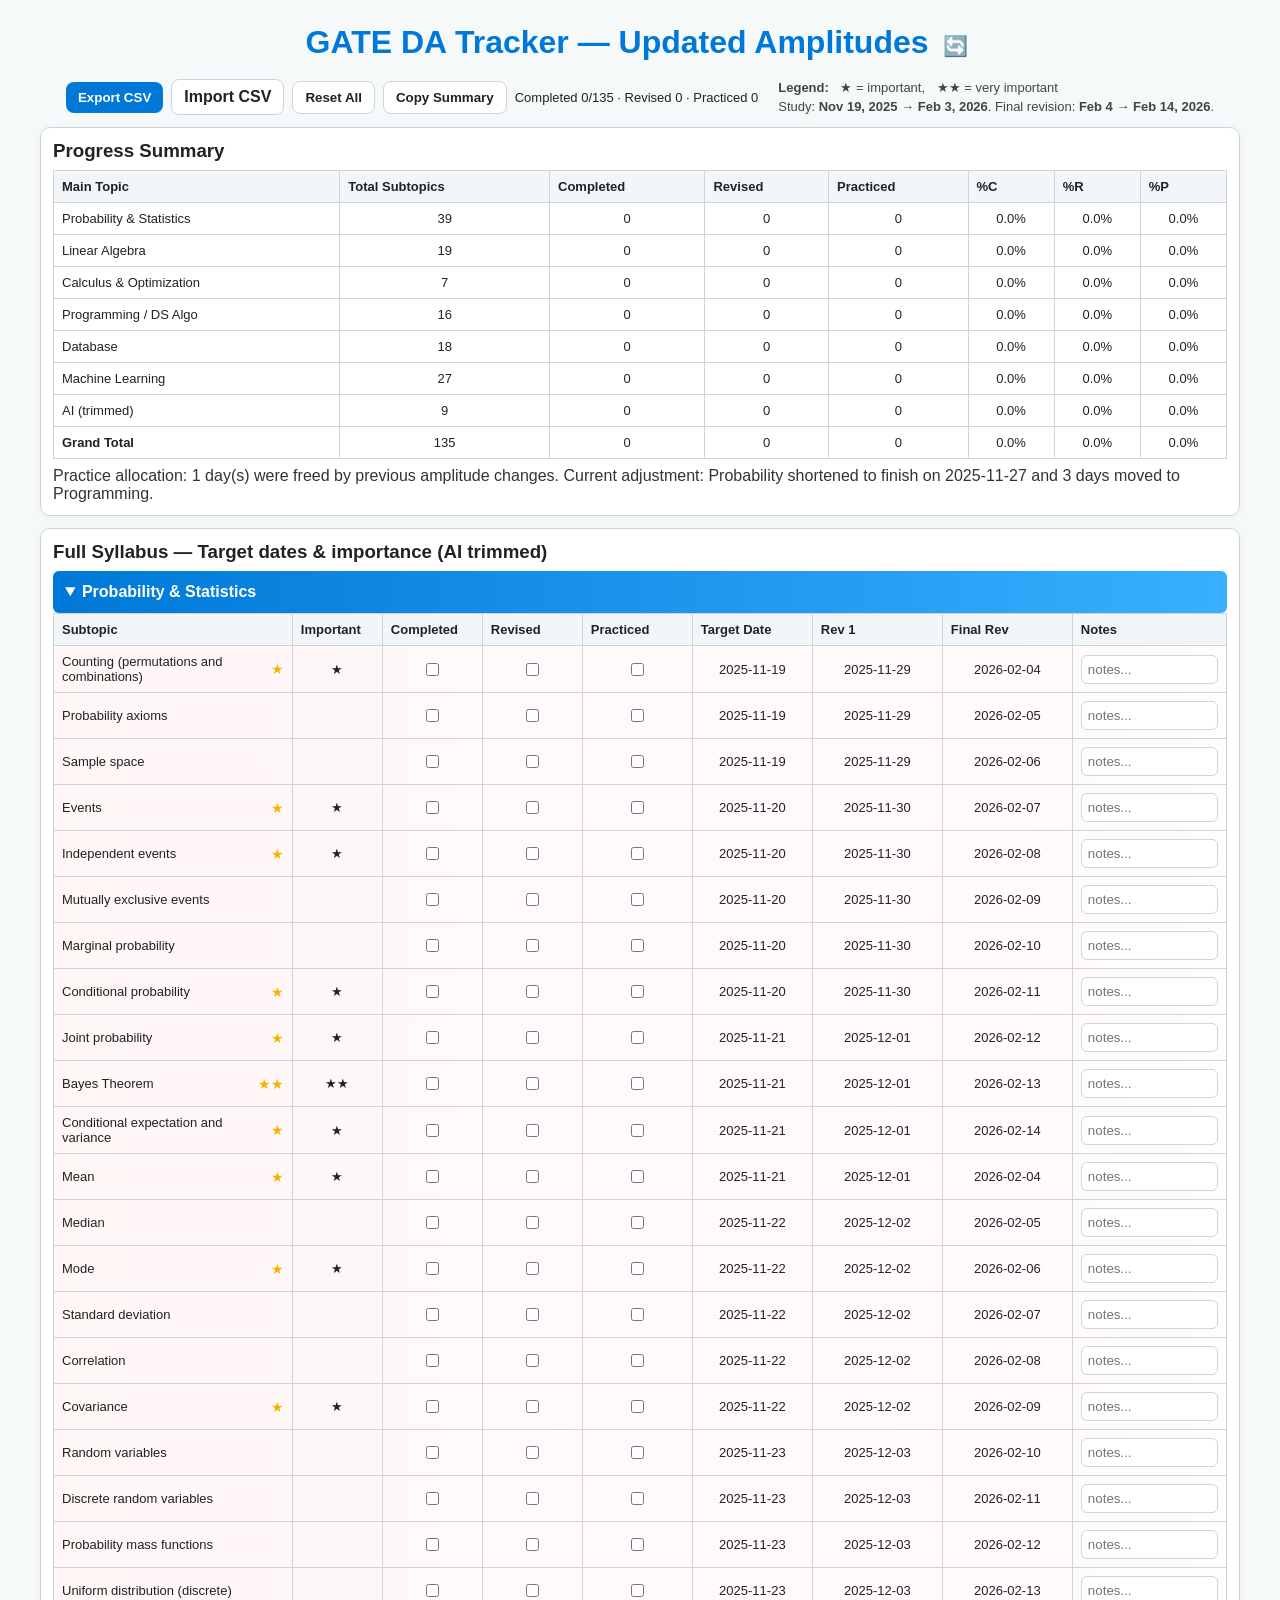
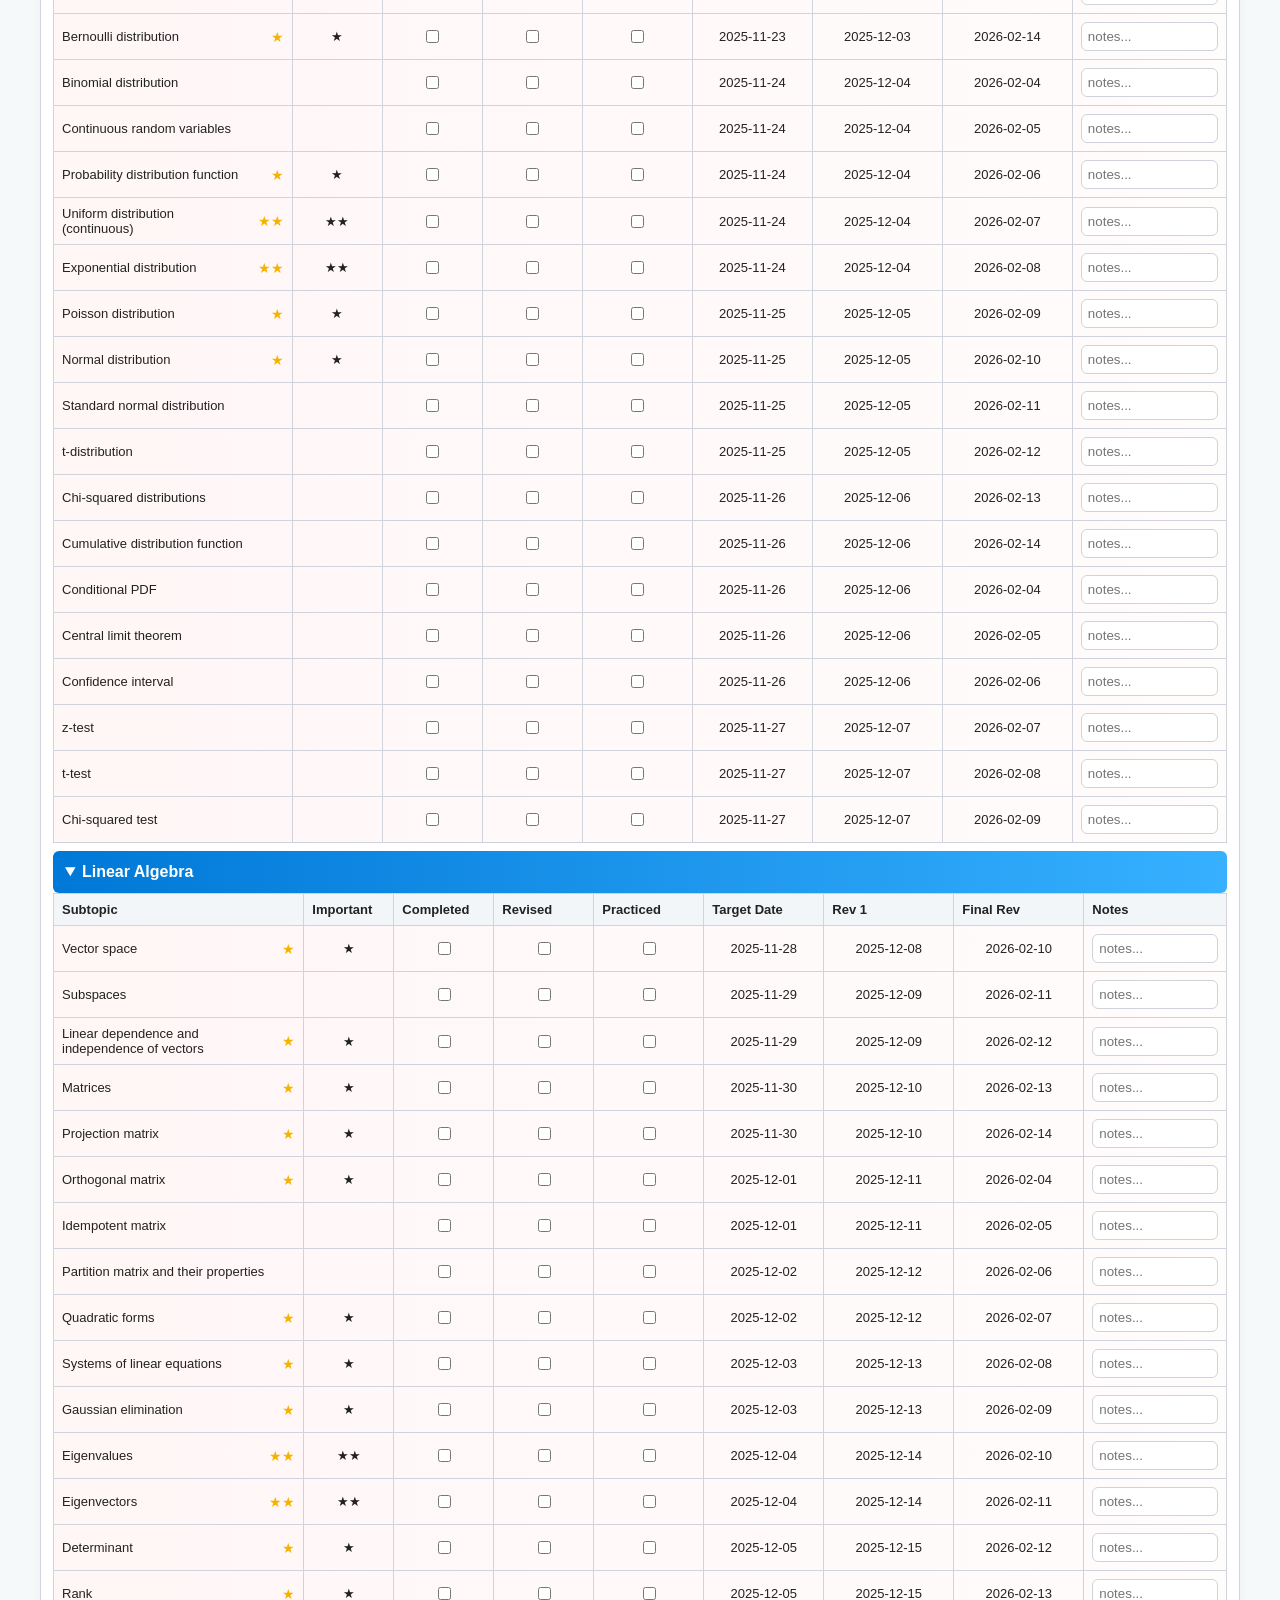
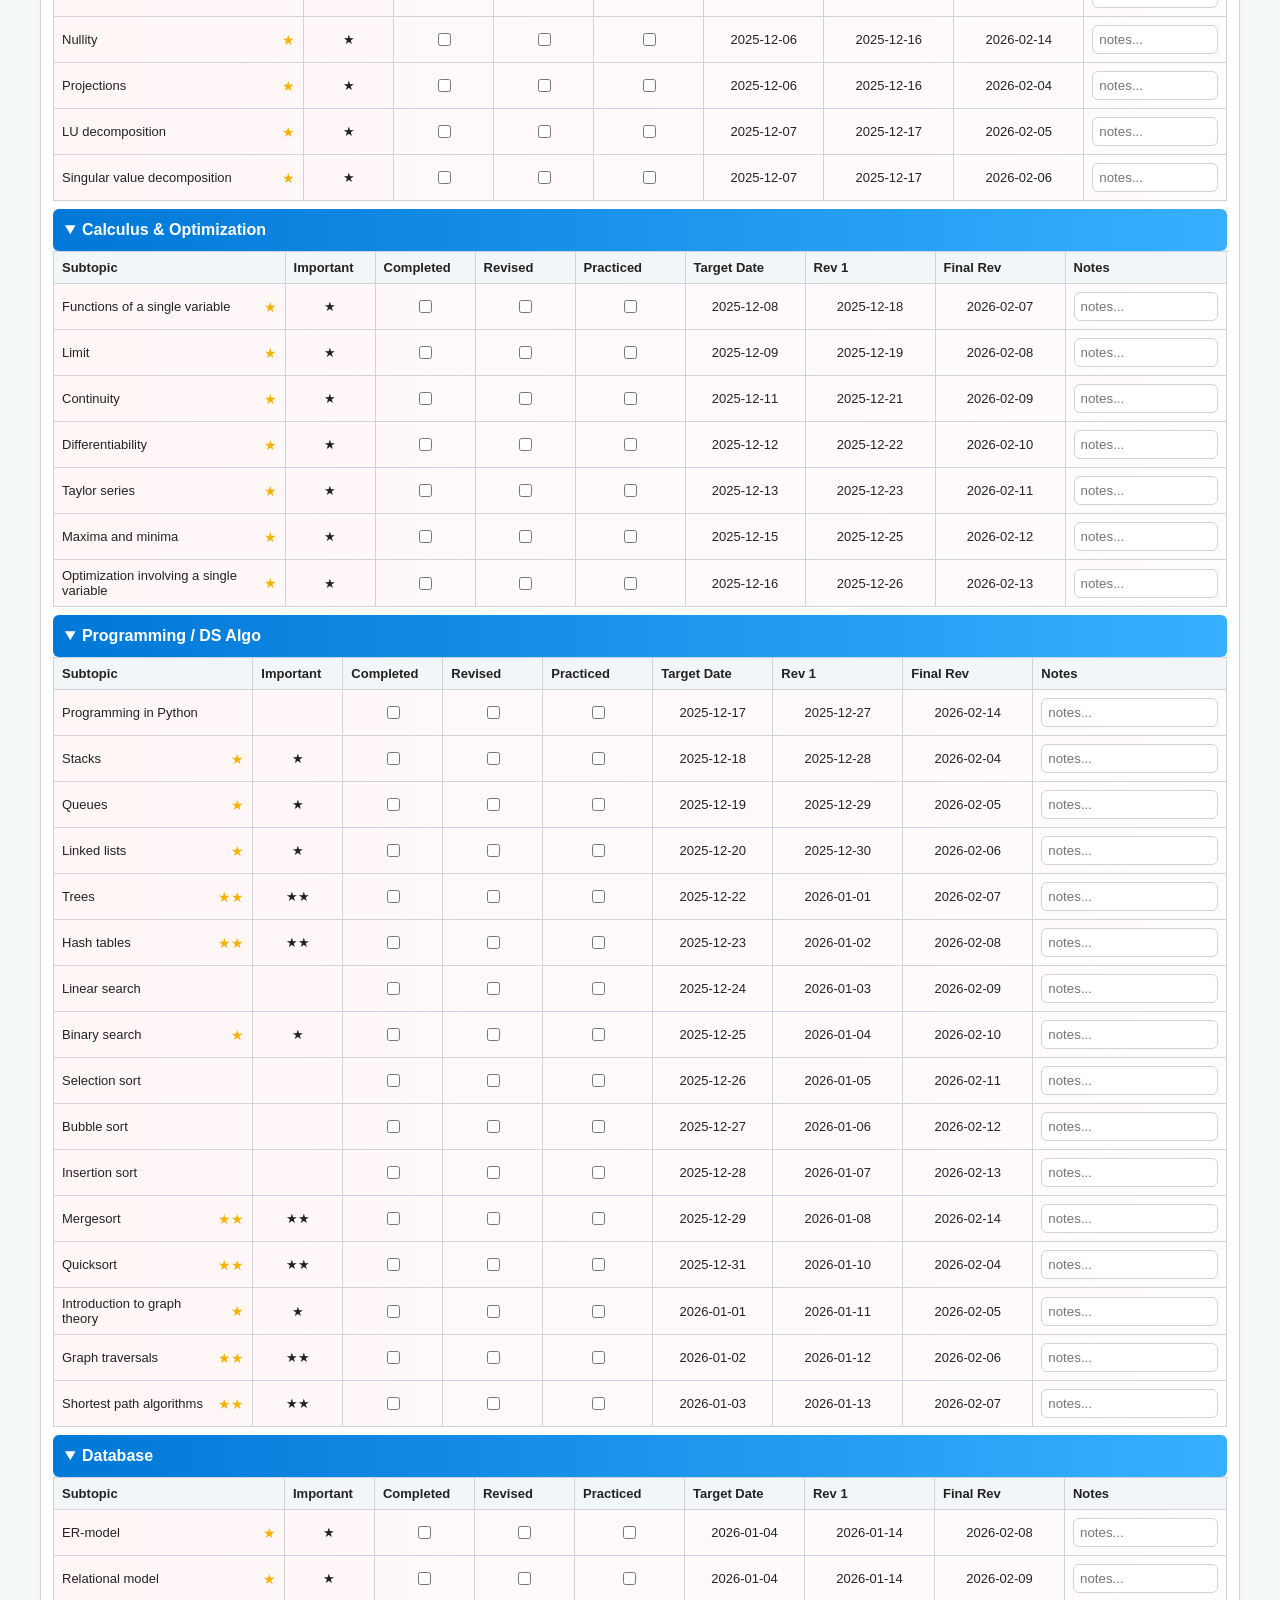
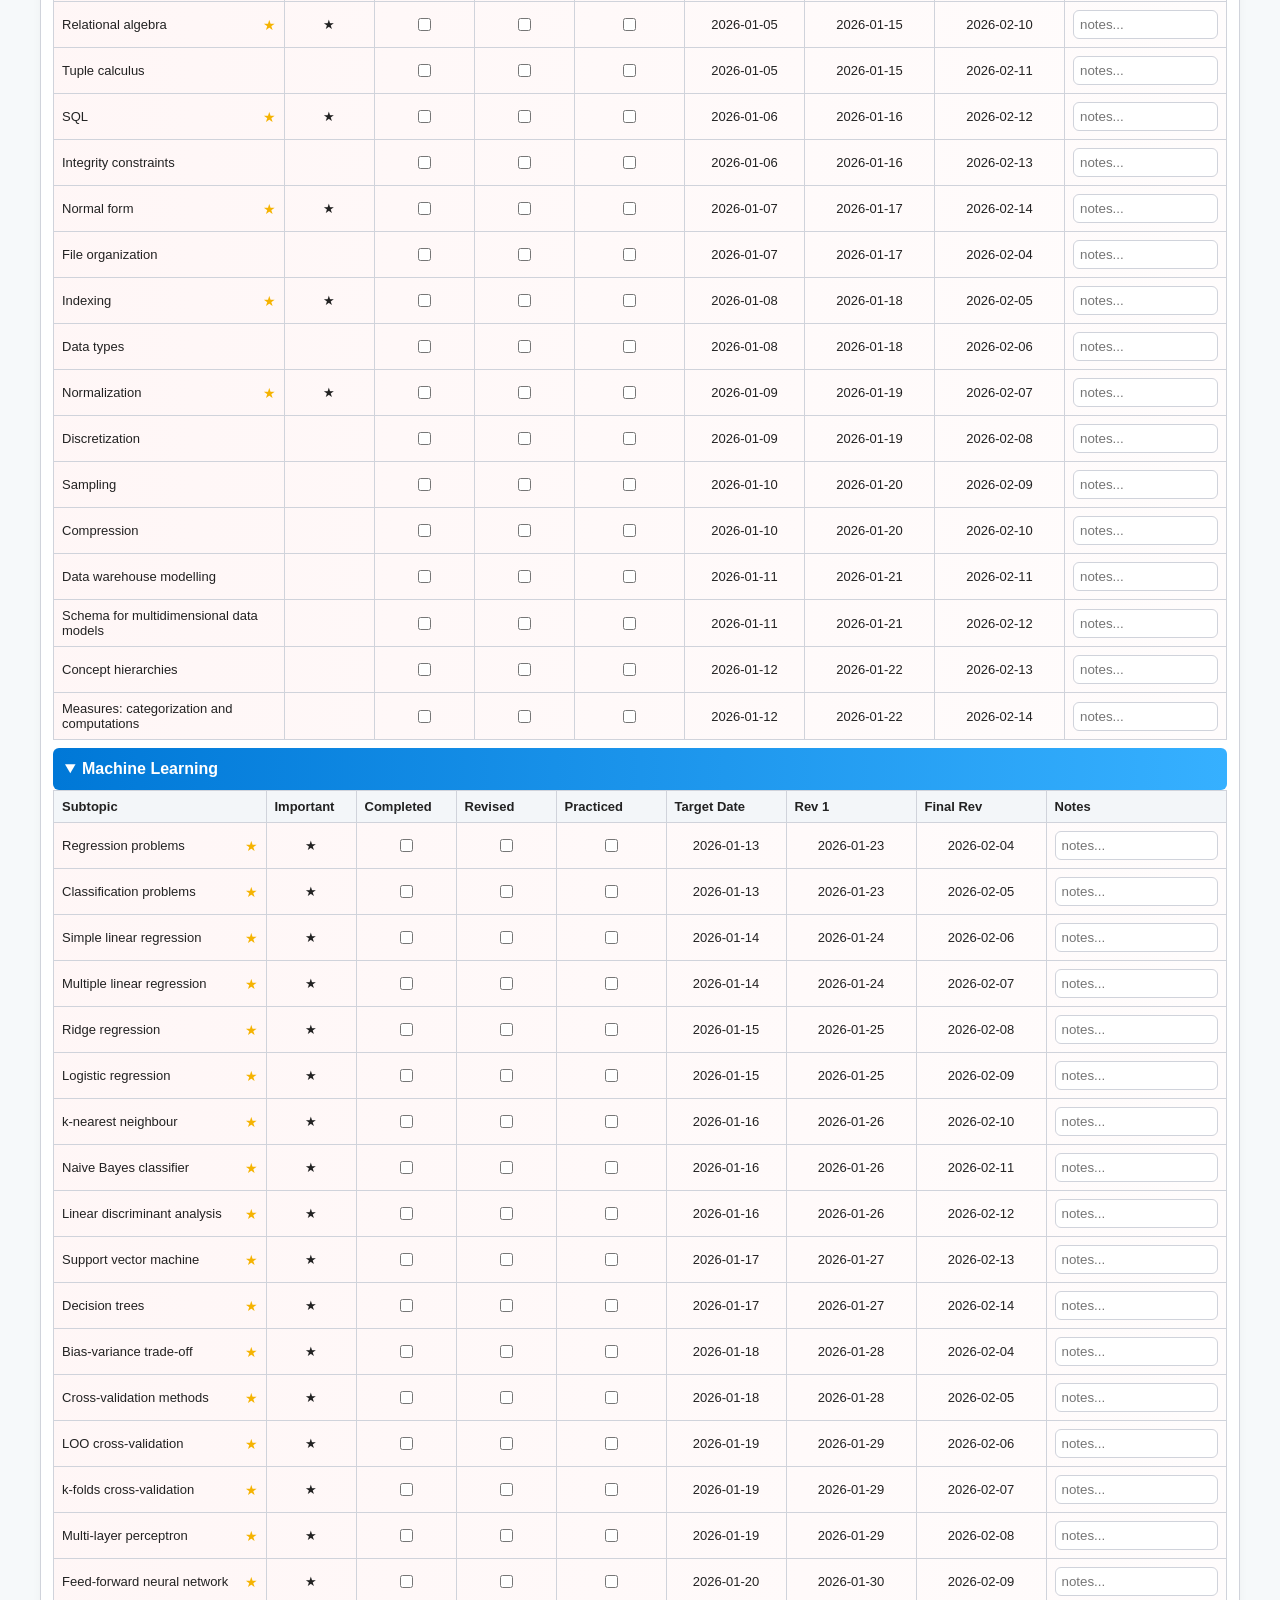
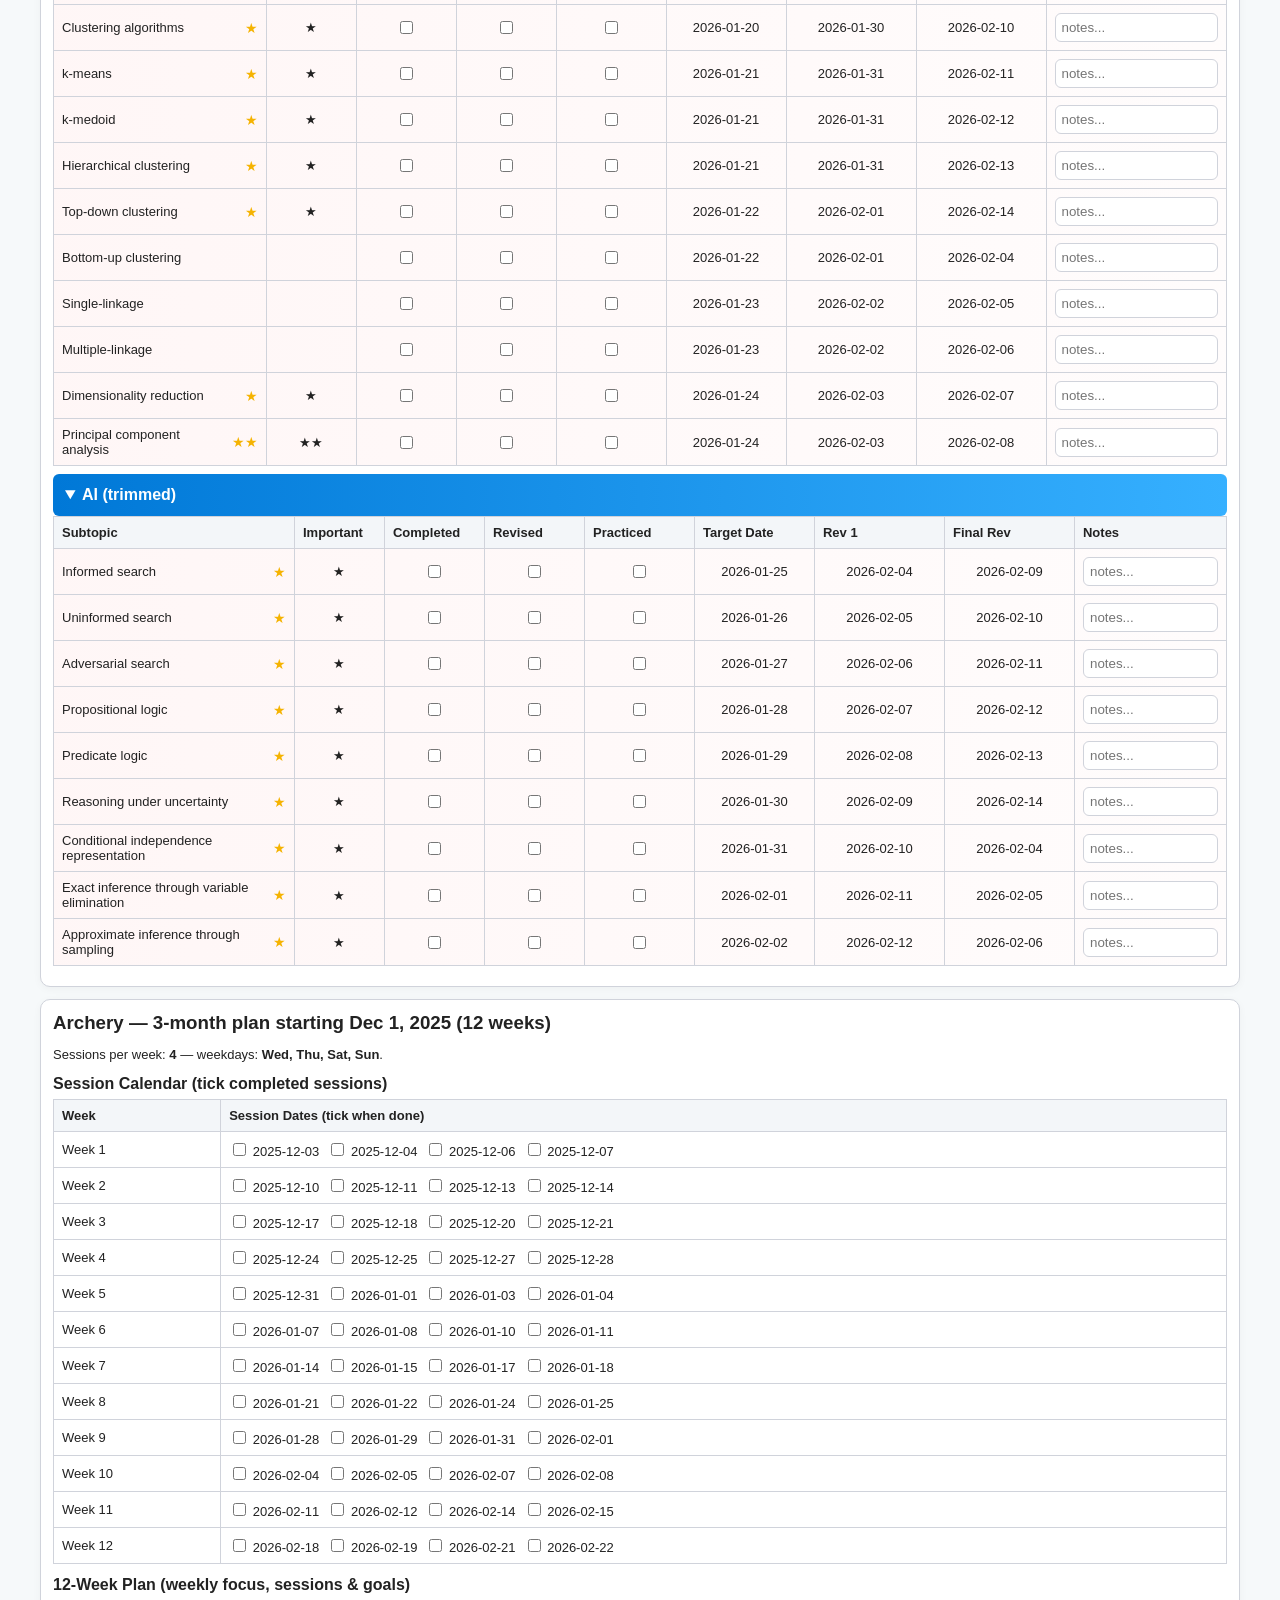
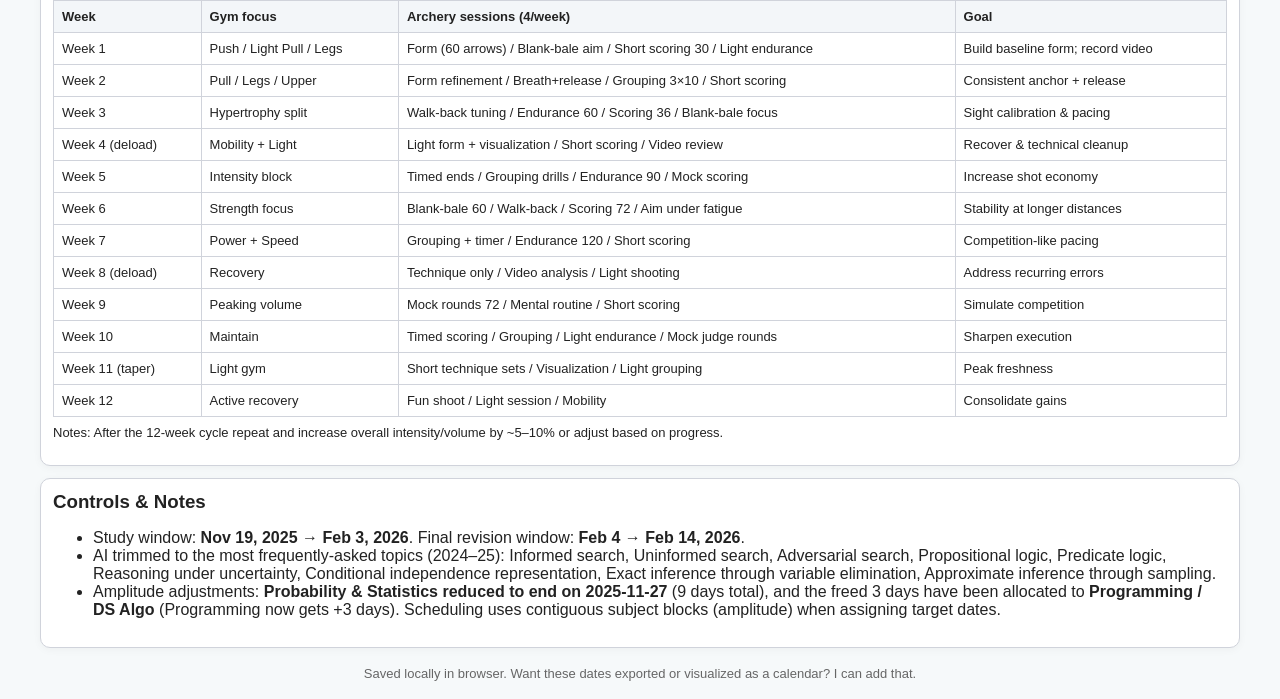
==== index.html @ 5a609693 "update" ====
<!doctype html>
<html lang="en">
<head>
<meta charset="utf-8" />
<meta name="viewport" content="width=device-width,initial-scale=1" />
<title>GATE DA Tracker — Updated Amplitudes (Probability → Programming)</title>
<style>
:root{
  --accent:#0078d7; --bg:#f6f9fa; --card:#fff; --border:#d0d3db; --text:#222;
  --grand:#ffe5b6; --ok:#36d07b; --warn:#ffb86b; --bad:#ff6b6b;
}
*{box-sizing:border-box}
body{margin:0;font-family:Segoe UI,Arial,sans-serif;background:var(--bg);color:var(--text);padding:18px}
h1{color:var(--accent);text-align:center;margin:6px 0 18px}
.container{max-width:1200px;margin:0 auto}
.controls{display:flex;gap:8px;flex-wrap:wrap;justify-content:center;margin-bottom:12px;align-items:center}
.btn{background:var(--accent);color:#fff;padding:8px 12px;border-radius:8px;border:0;cursor:pointer;font-weight:600}
.btn.ghost{background:#fff;color:var(--text);border:1px solid var(--border)}
.card{background:var(--card);border:1px solid var(--border);border-radius:10px;padding:12px;margin-bottom:12px;box-shadow:0 2px 8px rgba(0,0,0,0.04)}
.details{margin-bottom:8px}
details summary{background:linear-gradient(90deg,var(--accent),#36b0ff);color:#fff;padding:12px;border-radius:6px;cursor:pointer}
.table{width:100%;border-collapse:collapse}
.table th,.table td{border:1px solid var(--border);padding:8px;text-align:left;font-size:13px;vertical-align:middle}
.table th{background:#f3f6f9}
.progress{height:12px;background:#eee;border-radius:8px;overflow:hidden}
.progress > span{height:100%;display:block;background:linear-gradient(90deg,#36d07b,#7c8cff);width:0%}
.badge{display:inline-block;padding:4px 8px;border-radius:999px;background:#fff;border:1px solid var(--border);font-size:13px}
.small{font-size:13px}
.footer{color:#666;text-align:center;margin-top:18px;font-size:13px}
.refresh-btn{background:none;border:0;font-size:20px;cursor:pointer}
.note{width:100%;padding:6px;border:1px solid var(--border);border-radius:6px}
.row-overdue{background:linear-gradient(90deg, rgba(255,107,107,0.06), rgba(255,107,107,0.02));}
.row-due-soon{background:linear-gradient(90deg, rgba(255,184,107,0.05), rgba(255,184,107,0.02));}
.row-done{background:linear-gradient(90deg, rgba(54,208,123,0.06), rgba(124,140,255,0.02));}
.date-cell{white-space:nowrap;font-size:13px}
.note-field{width:100%}
.star{color:#f5b301;margin-left:6px;font-size:14px}
.legend{font-size:13px;color:#444}
.subtopic-wrap{display:flex;align-items:center;gap:8px}
.subtopic-name{flex:1}
@media (max-width:760px){.table th,.table td{font-size:12px}}
</style>
</head>
<body>
<!-- Uploaded file reference (for your convenience):
     /mnt/data/GATE DA Prep Tracker.html
     (The path above is retained and can be used if you want to overwrite the original file.)
-->
<div class="container">
  <h1>GATE DA Tracker — Updated Amplitudes
    <button class="refresh-btn" title="Reload" onclick="location.reload()">🔄</button>
  </h1>

  <div class="controls">
    <button class="btn" id="exportCsv">Export CSV</button>
    <label class="btn ghost" id="importLabel" style="cursor:pointer">
      Import CSV
      <input type="file" id="fileInput" accept=".csv" style="display:none">
    </label>
    <button class="btn ghost" id="clearStorage">Reset All</button>
    <button class="btn ghost" id="copySummary">Copy Summary</button>

    <div id="liveStats" class="small" style="align-self:center"></div>

    <div class="legend" style="margin-left:12px">
      <strong>Legend:</strong> <span style="margin-left:8px">★ = important</span>, <span style="margin-left:8px">★★ = very important</span>
      <div style="margin-top:4px">Study: <b>Nov 19, 2025 → Feb 3, 2026</b>. Final revision: <b>Feb 4 → Feb 14, 2026</b>.</div>
    </div>
  </div>

  <div id="summaryCard" class="card">
    <h3 style="margin:0 0 8px">Progress Summary</h3>
    <div id="summaryTableWrap"></div>
    <div style="margin-top:8px;color:#333" id="practiceInfo"></div>
  </div>

  <div class="card">
    <h3 style="margin:0 0 8px">Full Syllabus — Target dates & importance (AI trimmed)</h3>

    <!-- Probability & Statistics -->
    <details open class="details">
      <summary><b>Probability &amp; Statistics</b></summary>
      <table class="table" id="topic-Probability & Statistics">
        <thead><tr><th>Subtopic</th><th style="width:90px">Important</th><th style="width:100px">Completed</th><th style="width:100px">Revised</th><th style="width:110px">Practiced</th><th style="width:120px">Target Date</th><th style="width:130px">Rev 1</th><th style="width:130px">Final Rev</th><th>Notes</th></tr></thead>
        <tbody></tbody>
      </table>
    </details>

    <!-- Linear Algebra -->
    <details open class="details">
      <summary><b>Linear Algebra</b></summary>
      <table class="table" id="topic-Linear Algebra"><thead><tr><th>Subtopic</th><th style="width:90px">Important</th><th style="width:100px">Completed</th><th style="width:100px">Revised</th><th style="width:110px">Practiced</th><th style="width:120px">Target Date</th><th style="width:130px">Rev 1</th><th style="width:130px">Final Rev</th><th>Notes</th></tr></thead><tbody></tbody></table>
    </details>

    <!-- Calculus & Optimization -->
    <details open class="details">
      <summary><b>Calculus &amp; Optimization</b></summary>
      <table class="table" id="topic-Calculus & Optimization"><thead><tr><th>Subtopic</th><th style="width:90px">Important</th><th style="width:100px">Completed</th><th style="width:100px">Revised</th><th style="width:110px">Practiced</th><th style="width:120px">Target Date</th><th style="width:130px">Rev 1</th><th style="width:130px">Final Rev</th><th>Notes</th></tr></thead><tbody></tbody></table>
    </details>

    <!-- Programming / DS Algo -->
    <details open class="details">
      <summary><b>Programming / DS Algo</b></summary>
      <table class="table" id="topic-Programming"><thead><tr><th>Subtopic</th><th style="width:90px">Important</th><th style="width:100px">Completed</th><th style="width:100px">Revised</th><th style="width:110px">Practiced</th><th style="width:120px">Target Date</th><th style="width:130px">Rev 1</th><th style="width:130px">Final Rev</th><th>Notes</th></tr></thead><tbody></tbody></table>
    </details>

    <!-- Database -->
    <details open class="details">
      <summary><b>Database</b></summary>
      <table class="table" id="topic-Database"><thead><tr><th>Subtopic</th><th style="width:90px">Important</th><th style="width:100px">Completed</th><th style="width:100px">Revised</th><th style="width:110px">Practiced</th><th style="width:120px">Target Date</th><th style="width:130px">Rev 1</th><th style="width:130px">Final Rev</th><th>Notes</th></tr></thead><tbody></tbody></table>
    </details>

    <!-- Machine Learning -->
    <details open class="details">
      <summary><b>Machine Learning</b></summary>
      <table class="table" id="topic-Machine Learning"><thead><tr><th>Subtopic</th><th style="width:90px">Important</th><th style="width:100px">Completed</th><th style="width:100px">Revised</th><th style="width:110px">Practiced</th><th style="width:120px">Target Date</th><th style="width:130px">Rev 1</th><th style="width:130px">Final Rev</th><th>Notes</th></tr></thead><tbody></tbody></table>
    </details>

    <!-- AI (trimmed) -->
    <details open class="details">
      <summary><b>AI (trimmed)</b></summary>
      <table class="table" id="topic-AI"><thead><tr><th>Subtopic</th><th style="width:90px">Important</th><th style="width:100px">Completed</th><th style="width:100px">Revised</th><th style="width:110px">Practiced</th><th style="width:120px">Target Date</th><th style="width:130px">Rev 1</th><th style="width:130px">Final Rev</th><th>Notes</th></tr></thead><tbody></tbody></table>
    </details>

  </div>

  <!-- Archery schedule + detailed plan -->
  <div class="card">
    <h3 style="margin:0 0 8px">Archery — 3-month plan starting <b>Dec 1, 2025</b> (12 weeks)</h3>
    <p class="small">Sessions per week: <b>4</b> — weekdays: <b>Wed, Thu, Sat, Sun</b>.</p>

    <h4 style="margin:8px 0 6px">Session Calendar (tick completed sessions)</h4>
    <div id="archeryScheduleWrap" style="margin-bottom:12px"></div>

    <h4 style="margin:8px 0 6px">12-Week Plan (weekly focus, sessions & goals)</h4>
    <table class="table" id="archery-plan-detailed">
      <thead>
        <tr><th>Week</th><th>Gym focus</th><th>Archery sessions (4/week)</th><th>Goal</th></tr>
      </thead>
      <tbody>
        <tr><td>Week 1</td><td>Push / Light Pull / Legs</td><td>Form (60 arrows) / Blank-bale aim / Short scoring 30 / Light endurance</td><td>Build baseline form; record video</td></tr>
        <tr><td>Week 2</td><td>Pull / Legs / Upper</td><td>Form refinement / Breath+release / Grouping 3×10 / Short scoring</td><td>Consistent anchor + release</td></tr>
        <tr><td>Week 3</td><td>Hypertrophy split</td><td>Walk-back tuning / Endurance 60 / Scoring 36 / Blank-bale focus</td><td>Sight calibration & pacing</td></tr>
        <tr><td>Week 4 (deload)</td><td>Mobility + Light</td><td>Light form + visualization / Short scoring / Video review</td><td>Recover & technical cleanup</td></tr>

        <tr><td>Week 5</td><td>Intensity block</td><td>Timed ends / Grouping drills / Endurance 90 / Mock scoring</td><td>Increase shot economy</td></tr>
        <tr><td>Week 6</td><td>Strength focus</td><td>Blank-bale 60 / Walk-back / Scoring 72 / Aim under fatigue</td><td>Stability at longer distances</td></tr>
        <tr><td>Week 7</td><td>Power + Speed</td><td>Grouping + timer / Endurance 120 / Short scoring</td><td>Competition-like pacing</td></tr>
        <tr><td>Week 8 (deload)</td><td>Recovery</td><td>Technique only / Video analysis / Light shooting</td><td>Address recurring errors</td></tr>

        <tr><td>Week 9</td><td>Peaking volume</td><td>Mock rounds 72 / Mental routine / Short scoring</td><td>Simulate competition</td></tr>
        <tr><td>Week 10</td><td>Maintain</td><td>Timed scoring / Grouping / Light endurance / Mock judge rounds</td><td>Sharpen execution</td></tr>
        <tr><td>Week 11 (taper)</td><td>Light gym</td><td>Short technique sets / Visualization / Light grouping</td><td>Peak freshness</td></tr>
        <tr><td>Week 12</td><td>Active recovery</td><td>Fun shoot / Light session / Mobility</td><td>Consolidate gains</td></tr>
      </tbody>
    </table>

    <p class="small" style="margin-top:8px">Notes: After the 12-week cycle repeat and increase overall intensity/volume by ~5–10% or adjust based on progress.</p>
  </div>

  <div class="card">
    <h3 style="margin:0 0 8px">Controls & Notes</h3>
    <ul>
      <li>Study window: <b>Nov 19, 2025 → Feb 3, 2026</b>. Final revision window: <b>Feb 4 → Feb 14, 2026</b>.</li>
      <li>AI trimmed to the most frequently-asked topics (2024–25): Informed search, Uninformed search, Adversarial search, Propositional logic, Predicate logic, Reasoning under uncertainty, Conditional independence representation, Exact inference through variable elimination, Approximate inference through sampling.</li>
      <li>Amplitude adjustments: <b>Probability &amp; Statistics reduced to end on 2025-11-27</b> (9 days total), and the freed 3 days have been allocated to <b>Programming / DS Algo</b> (Programming now gets +3 days). Scheduling uses contiguous subject blocks (amplitude) when assigning target dates.</li>
    </ul>
  </div>

  <div class="footer">Saved locally in browser. Want these dates exported or visualized as a calendar? I can add that.</div>
</div>

<script>
/* -------------------------
   Syllabus arrays (AI trimmed to top frequent topics)
------------------------- */
window.P_STATS = [
  'Counting (permutations and combinations)','Probability axioms','Sample space','Events','Independent events','Mutually exclusive events',
  'Marginal probability','Conditional probability','Joint probability','Bayes Theorem','Conditional expectation and variance','Mean','Median','Mode',
  'Standard deviation','Correlation','Covariance','Random variables','Discrete random variables','Probability mass functions',
  'Uniform distribution (discrete)','Bernoulli distribution','Binomial distribution','Continuous random variables','Probability distribution function',
  'Uniform distribution (continuous)','Exponential distribution','Poisson distribution','Normal distribution','Standard normal distribution',
  't-distribution','Chi-squared distributions','Cumulative distribution function','Conditional PDF','Central limit theorem','Confidence interval',
  'z-test','t-test','Chi-squared test'
];

window.LA = ['Vector space','Subspaces','Linear dependence and independence of vectors','Matrices','Projection matrix','Orthogonal matrix','Idempotent matrix','Partition matrix and their properties','Quadratic forms','Systems of linear equations','Gaussian elimination','Eigenvalues','Eigenvectors','Determinant','Rank','Nullity','Projections','LU decomposition','Singular value decomposition'];

window.CALC = ['Functions of a single variable','Limit','Continuity','Differentiability','Taylor series','Maxima and minima','Optimization involving a single variable'];

window.PROG = ['Programming in Python','Stacks','Queues','Linked lists','Trees','Hash tables','Linear search','Binary search','Selection sort','Bubble sort','Insertion sort','Mergesort','Quicksort','Introduction to graph theory','Graph traversals','Shortest path algorithms'];

window.DB = ['ER-model','Relational model','Relational algebra','Tuple calculus','SQL','Integrity constraints','Normal form','File organization','Indexing','Data types','Normalization','Discretization','Sampling','Compression','Data warehouse modelling','Schema for multidimensional data models','Concept hierarchies','Measures: categorization and computations'];

window.ML = ['Regression problems','Classification problems','Simple linear regression','Multiple linear regression','Ridge regression','Logistic regression','k-nearest neighbour','Naive Bayes classifier','Linear discriminant analysis','Support vector machine','Decision trees','Bias-variance trade-off','Cross-validation methods','LOO cross-validation','k-folds cross-validation','Multi-layer perceptron','Feed-forward neural network','Clustering algorithms','k-means','k-medoid','Hierarchical clustering','Top-down clustering','Bottom-up clustering','Single-linkage','Multiple-linkage','Dimensionality reduction','Principal component analysis'];

window.AI = [
  'Informed search',
  'Uninformed search',
  'Adversarial search',
  'Propositional logic',
  'Predicate logic',
  'Reasoning under uncertainty',
  'Conditional independence representation',
  'Exact inference through variable elimination',
  'Approximate inference through sampling'
];

/* -------------------------
   IMPORTANCE (0,1,2)
------------------------- */
const IMPORTANCE = {
  'Probability & Statistics': [1,0,0,1,1,0,0,1,1,2,1,1,0,1,0,0,1,0,0,0,0,1,0,0,1,2,2,1,1,0,0,0,0],
  'Linear Algebra': [1,0,1,1,1,1,0,0,1,1,1,2,2,1,1,1,1,1,1],
  'Calculus & Optimization': [1,1,1,1,1,1,1],
  'Programming': [0,1,1,1,2,2,0,1,0,0,0,2,2,1,2,2],
  'Database': [1,1,1,0,1,0,1,0,1,0,1,0,0,0,0,0,0,0],
  'Machine Learning': [1,1,1,1,1,1,1,1,1,1,1,1,1,1,1,1,1,1,1,1,1,1,0,0,0,1,2],
  'AI': [1,1,1,1,1,1,1,1,1]
};

/* -------------------------
   Scheduling config
------------------------- */
const studyStart = new Date('2025-11-19'); // inclusive
const studyEnd   = new Date('2026-02-03'); // inclusive
const finalRevWindowStart = new Date('2026-02-04');
const finalRevWindowEnd = new Date('2026-02-14');
const rev1OffsetDays = 10;

/* Archery */
const archeryStart = new Date('2025-12-01');
const archeryWeeks = 12;
const archeryWeekdays = [3,4,6,0]; // Wed, Thu, Sat, Sun

/* Amplitude (days) - UPDATED per your request:
     Probability & Statistics reduced to end on 2025-11-27
     Freed 3 days allocated to Programming
   New values:
     Probability & Statistics = 9 days (Nov 19..Nov 27 inclusive)
     Programming = 18 days (was 15)
------------------------- */

/* oldAmplitude retained for comparison / practice allocation message */
const oldAmplitude = {
  'Probability & Statistics': 12,
  'Linear Algebra': 9,
  'Calculus & Optimization': 9,
  'Programming': 15,
  'Database': 9,
  'Machine Learning': 14,
  'AI': 9
};

const amplitude = {
  'Probability & Statistics': 9,   // reduced to finish on 2025-11-27 (Nov19..Nov27 inclusive)
  'Linear Algebra': 10,
  'Calculus & Optimization': 9,
  'Programming': 18,               // increased by 3 days (from 15 -> 18)
  'Database': 9,
  'Machine Learning': 12,
  'AI': 9
};

const oldTotalStudyDays = Object.values(oldAmplitude).reduce((a,b)=>a+b,0);
const newTotalStudyDays = Object.values(amplitude).reduce((a,b)=>a+b,0);
const practiceAllocationDays = Math.max(0, oldTotalStudyDays - newTotalStudyDays); // days freed up to allocate to practice

/* storage prefix & helpers */
const canonicalPrefix = 'GATE_DA::';
function makeKey(topic, idx, type){ return `${canonicalPrefix}${topic}::${idx}::${type}`; }
function makeArcheryKey(dateStr){ return `${canonicalPrefix}archery::${dateStr}`; }
function addDays(d,n){ const x=new Date(d.getTime()); x.setDate(x.getDate()+n); return x; }
function formatDate(d){ if(!d) return ''; return `${d.getFullYear()}-${String(d.getMonth()+1).padStart(2,'0')}-${String(d.getDate()).padStart(2,'0')}`; }

/* topic normalization */
function topicKeyFromSummary(summary){
  const s = (summary||'').toLowerCase();
  if (s.includes('probability')) return 'Probability & Statistics';
  if (s.includes('linear algebra')) return 'Linear Algebra';
  if (s.includes('calculus')) return 'Calculus & Optimization';
  if (s.includes('programming')) return 'Programming';
  if (s.includes('database')) return 'Database';
  if (s.includes('machine learning')) return 'Machine Learning';
  if (s.includes('ai') && !s.includes('machine learning')) return 'AI';
  return summary;
}

/* -------------------------
   CSV parser (robust for our export format)
------------------------- */
function parseCSV(text){
  const rows = [];
  let i=0, len=text.length;
  let row=[], field='';
  let inQuotes=false;
  while(i < len){
    const ch = text[i];
    if (inQuotes){
      if (ch === '"'){
        if (i+1 < len && text[i+1] === '"'){ field += '"'; i+=2; continue; } // escaped quote
        else { inQuotes = false; i++; continue; }
      } else {
        field += ch; i++; continue;
      }
    } else {
      if (ch === '"'){ inQuotes = true; i++; continue; }
      if (ch === ','){ row.push(field); field=''; i++; continue; }
      if (ch === '\r'){ i++; continue; }
      if (ch === '\n'){ row.push(field); rows.push(row); row=[]; field=''; i++; continue; }
      field += ch; i++; continue;
    }
  }
  if (field !== '' || row.length>0){ row.push(field); rows.push(row); }
  return rows;
}

/* -------------------------
   Render functions (with importance column and validation)
------------------------- */
function renderTopicArray(topic, arr){
  const table = document.getElementById('topic-'+topic);
  if (!table) return;
  const tbody = table.querySelector('tbody');
  tbody.innerHTML = '';
  const impArr = IMPORTANCE[topic] || [];
  if (impArr.length && impArr.length !== arr.length){
    console.warn(`IMPORTANCE length (${impArr.length}) for "${topic}" does not match subtopic count (${arr.length}). Missing entries will be treated as 0.`);
  }
  arr.forEach((s, i)=>{
    const imp = impArr[i] || 0;
    let starHtml = '';
    if (imp === 1) starHtml = '<span class="star" title="Important">★</span>';
    else if (imp === 2) starHtml = '<span class="star" title="Very important">★★</span>';
    const tr = document.createElement('tr');
    tr.dataset.topic = topic;
    tr.dataset.idx = i;
    tr.innerHTML = `<td><div class="subtopic-wrap"><div class="subtopic-name">${s}</div>${starHtml}</div></td>
      <td style="text-align:center">${imp>0? (imp===2?'★★':'★') : ''}</td>
      <td style="text-align:center"><input type='checkbox' class='completed'></td>
      <td style="text-align:center"><input type='checkbox' class='revised'></td>
      <td style="text-align:center"><input type='checkbox' class='practiced'></td>
      <td class="date-cell" style="text-align:center"></td>
      <td class="date-cell" style="text-align:center"></td>
      <td class="date-cell" style="text-align:center"></td>
      <td style="text-align:left"><input type="text" class="note note-field" placeholder="notes..."></td>`;
    tbody.appendChild(tr);
  });
}

/* assemble schedulable entries using internal keys (order matters) */
function allSchedulableEntries(){
  const groups = [
    ['Probability & Statistics', window.P_STATS || []],
    ['Linear Algebra', window.LA || []],
    ['Calculus & Optimization', window.CALC || []],
    ['Programming', window.PROG || []],
    ['Database', window.DB || []],
    ['Machine Learning', window.ML || []],
    ['AI', window.AI || []]
  ];
  const out=[];
  groups.forEach(g=>{
    const tname=g[0], arr=g[1];
    arr.forEach((s,i)=> out.push({topic:tname, subtopic:s, index:i}));
  });
  return out;
}

/* Compute subject blocks (contiguous), using amplitude days; returns map topic-> {start,end,days} */
function computeSubjectBlocks(amps, startDate){
  const blocks = {};
  let cursor = new Date(startDate.getTime());
  const keys = Object.keys(amps);
  for(const k of keys){
    const days = Math.max(1, Math.floor(amps[k])); // at least 1
    const blockStart = new Date(cursor.getTime());
    const blockEnd = addDays(blockStart, days - 1);
    blocks[k] = {start:blockStart, end:blockEnd, days};
    cursor = addDays(blockEnd, 1);
  }
  return blocks;
}

/* Assign target dates using subject blocks -> distribute subtopics evenly in block */
function assignTargetDates(){
  const entries = allSchedulableEntries();
  const map = {};
  if (entries.length === 0) return map;

  const blocks = computeSubjectBlocks(amplitude, studyStart);

  // for each subject, gather its entries
  const byTopic = {};
  entries.forEach(e=>{
    if (!byTopic[e.topic]) byTopic[e.topic] = [];
    byTopic[e.topic].push(e);
  });

  // distribute within block
  Object.keys(byTopic).forEach(topic=>{
    const list = byTopic[topic];
    const block = blocks[topic];
    if (!block){
      // fallback: evenly scatter across whole window
      const totalDays = Math.floor((studyEnd - studyStart)/(1000*60*60*24)) + 1;
      list.forEach((item, idx)=>{
        const frac = idx / (list.length - 1 || 1);
        const dayOffset = Math.round(frac * (totalDays - 1));
        const target = addDays(studyStart, dayOffset);
        const rev1 = addDays(target, rev1OffsetDays);
        map[`${item.topic}::${item.index}`] = {target, rev1};
      });
    } else {
      const spanDays = Math.max(1, Math.floor((block.end - block.start)/(1000*60*60*24)) + 1);
      for(let i=0;i<list.length;i++){
        const frac = i / (list.length - 1 || 1);
        const offset = Math.round(frac * (spanDays - 1));
        const target = addDays(block.start, offset);
        const rev1 = addDays(target, rev1OffsetDays);
        map[`${list[i].topic}::${list[i].index}`] = {target, rev1};
      }
    }
  });

  // assign finalRev round-robin over final window days
  const finalWindowDays = [];
  for(let d=0; d<=Math.floor((finalRevWindowEnd - finalRevWindowStart)/(1000*60*60*24)); d++){
    finalWindowDays.push(addDays(finalRevWindowStart, d));
  }
  const keys = Object.keys(map);
  for(let i=0;i<keys.length;i++){
    map[keys[i]].finalRev = finalWindowDays[i % finalWindowDays.length];
  }
  return map;
}

/* populate dates into visible tables */
function populateDates(mapping){
  document.querySelectorAll('details').forEach(section=>{
    const visibleTopic = section.querySelector('summary').textContent.trim();
    const topicKey = topicKeyFromSummary(visibleTopic);
    Array.from(section.querySelectorAll('tbody tr')).forEach((row, idx)=>{
      const key = `${topicKey}::${idx}`;
      const cellTarget = row.cells[5];
      const cellRev1 = row.cells[6];
      const cellFinal = row.cells[7];
      const m = mapping[key];
      if (!m){
        cellTarget.textContent = '—';
        cellRev1.textContent = '—';
        cellFinal.textContent = '—';
        row.dataset.target = '';
        row.dataset.rev1 = '';
        row.dataset.final = '';
      } else {
        cellTarget.textContent = formatDate(m.target);
        cellRev1.textContent = formatDate(m.rev1);
        cellFinal.textContent = formatDate(m.finalRev);
        row.dataset.target = formatDate(m.target);
        row.dataset.rev1 = formatDate(m.rev1);
        row.dataset.final = formatDate(m.finalRev);
      }
    });
  });
}

/* coloring */
function applyRowColoring(){
  const today = new Date();
  document.querySelectorAll('details tbody tr').forEach(row=>{
    row.classList.remove('row-overdue','row-due-soon','row-done');
    const completed = row.querySelector('.completed') && row.querySelector('.completed').checked;
    const targetStr = row.dataset.target;
    if (!targetStr || targetStr==='') return;
    const parts = targetStr.split('-').map(Number);
    const tDate = new Date(parts[0], parts[1]-1, parts[2]);
    const daysTo = Math.floor((tDate - today)/(1000*60*60*24));
    if (completed){
      row.classList.add('row-done');
    } else if (daysTo < 0){
      row.classList.add('row-overdue');
    } else if (daysTo <= 3){
      row.classList.add('row-due-soon');
    }
  });
}

/* save/load states for syllabus (using normalized topic keys) */
function saveStates(){
  document.querySelectorAll('details').forEach(section=>{
    const visibleTopic = section.querySelector('summary')?.textContent?.trim() || 'unknown';
    const topicKey = topicKeyFromSummary(visibleTopic);
    Array.from(section.querySelectorAll('tbody tr')).forEach((row, idx)=>{
      ['completed','revised','practiced'].forEach(type=>{
        const cb = row.querySelector('.'+type);
        if (!cb) return;
        try{ localStorage.setItem(makeKey(topicKey, idx, type), cb.checked ? '1' : '0'); }catch(e){}
      });
      const note = row.querySelector('.note-field');
      if (note){
        try{ localStorage.setItem(makeKey(topicKey, idx, 'note'), note.value || ''); }catch(e){}
      }
    });
  });
}
function loadStates(){
  document.querySelectorAll('details').forEach(section=>{
    const visibleTopic = section.querySelector('summary')?.textContent?.trim() || 'unknown';
    const topicKey = topicKeyFromSummary(visibleTopic);
    Array.from(section.querySelectorAll('tbody tr')).forEach((row, idx)=>{
      ['completed','revised','practiced'].forEach(type=>{
        const cb = row.querySelector('.'+type);
        if (!cb) return;
        const v = localStorage.getItem(makeKey(topicKey, idx, type));
        cb.checked = v === '1';
      });
      const note = row.querySelector('.note-field');
      if (note){
        const nv = localStorage.getItem(makeKey(topicKey, idx, 'note'));
        if (nv !== null) note.value = nv;
      }
    });
  });
}

/* summary */
function updateSummary(){
  saveStates();
  const rows = [];
  document.querySelectorAll('details').forEach(section=>{
    const visible = section.querySelector('summary').textContent.trim();
    const trs = Array.from(section.querySelectorAll('tbody tr'));
    const total = trs.length;
    let comp=0, rev=0, prac=0;
    trs.forEach(r=>{ if (r.querySelector('.completed')?.checked) comp++; if (r.querySelector('.revised')?.checked) rev++; if (r.querySelector('.practiced')?.checked) prac++; });
    rows.push(`<tr><td>${visible}</td><td style='text-align:center'>${total}</td><td style='text-align:center'>${comp}</td><td style='text-align:center'>${rev}</td><td style='text-align:center'>${prac}</td><td style='text-align:center'>${total?((comp/total)*100).toFixed(1):'0.0'}%</td><td style='text-align:center'>${total?((rev/total)*100).toFixed(1):'0.0'}%</td><td style='text-align:center'>${total?((prac/total)*100).toFixed(1):'0.0'}%</td></tr>`);
  });
  const allRows = Array.from(document.querySelectorAll('details tbody tr'));
  const grandTotal = allRows.length || 1;
  let gC=0,gR=0,gP=0; allRows.forEach(r=>{ if (r.querySelector('.completed')?.checked) gC++; if (r.querySelector('.revised')?.checked) gR++; if (r.querySelector('.practiced')?.checked) gP++; });
  const grand = `<tr class='grand'><td><b>Grand Total</b></td><td style='text-align:center'>${grandTotal}</td><td style='text-align:center'>${gC}</td><td style='text-align:center'>${gR}</td><td style='text-align:center'>${gP}</td><td style='text-align:center'>${((gC/grandTotal)*100).toFixed(1)}%</td><td style='text-align:center'>${((gR/grandTotal)*100).toFixed(1)}%</td><td style='text-align:center'>${((gP/grandTotal)*100).toFixed(1)}%</td></tr>`;
  document.getElementById('summaryTableWrap').innerHTML = `<table class='table'><thead><tr><th>Main Topic</th><th>Total Subtopics</th><th>Completed</th><th>Revised</th><th>Practiced</th><th>%C</th><th>%R</th><th>%P</th></tr></thead><tbody>${rows.join('')} ${grand}</tbody></table>`;
  const live = document.getElementById('liveStats');
  if (live) live.textContent = `Completed ${gC}/${grandTotal} · Revised ${gR} · Practiced ${gP}`;
  // show practice allocation info
  const pi = document.getElementById('practiceInfo');
  if (pi) {
    if (practiceAllocationDays > 0) {
      pi.textContent = `Practice allocation: ${practiceAllocationDays} day(s) were freed by previous amplitude changes. Current adjustment: Probability shortened to finish on 2025-11-27 and 3 days moved to Programming.`;
    } else {
      pi.textContent = `Practice allocation: no net freed days (total study days unchanged).`;
    }
  }
  applyRowColoring();
}

/* CSV export (simple) */
function exportCSV(){
  const rows=[];
  document.querySelectorAll('details').forEach(section=>{
    const visibleTopic = section.querySelector('summary')?.textContent?.trim() || '';
    const topicKey = topicKeyFromSummary(visibleTopic);
    Array.from(section.querySelectorAll('tbody tr')).forEach((row, idx)=>{
      const sub = (row.querySelector('td')?.textContent || '').trim().replace(/\n/g,' ');
      const imp = IMPORTANCE[topicKey] && IMPORTANCE[topicKey][idx] ? IMPORTANCE[topicKey][idx] : 0;
      const comp = row.querySelector('.completed')?.checked ? '1':'0';
      const rev = row.querySelector('.revised')?.checked ? '1':'0';
      const prac = row.querySelector('.practiced')?.checked ? '1':'0';
      const targ = row.dataset.target || '';
      const note = (row.querySelector('.note-field')?.value || '').replace(/"/g,'""');
      // build CSV-safe row
      rows.push([visibleTopic, topicKey, idx, sub, imp, comp, rev, prac, targ, note].map(v=>`"${String(v).replace(/"/g,'""')}"`).join(','));
    });
  });
  const csv = 'visible_topic,internal_topic,idx,subtopic,importance,completed,revised,practiced,target_date,note\n' + rows.join('\n');
  const blob = new Blob([csv], {type:'text/csv'}); const url = URL.createObjectURL(blob);
  const a=document.createElement('a'); a.href=url; a.download='gate_da_export.csv'; a.click(); URL.revokeObjectURL(url);
}

/* CSV import using parseCSV */
function importCSVFile(file){
  const reader=new FileReader();
  reader.onload = e=>{
    const text = e.target.result;
    const rows = parseCSV(text);
    // header expected, so skip first row if it matches headers
    let start = 0;
    if (rows.length>0){
      const headers = rows[0].map(h=>String(h||'').toLowerCase());
      if (headers.includes('visible_topic') && headers.includes('subtopic')) start = 1;
    }
    for(let r=start;r<rows.length;r++){
      const parts = rows[r];
      if (!parts || parts.length < 9) continue;
      const visible = (parts[0]||'').replace(/""/g,'"');
      const internal = (parts[1]||'').replace(/""/g,'"');
      const idx = parseInt((parts[2]||'').replace(/^"|"$/g,''),10);
      const imp = parseInt((parts[4]||'').replace(/^"|"$/g,''),10) || 0;
      const comp = String(parts[5]||'').replace(/^"|"$/g,'') === '1';
      const rev = String(parts[6]||'').replace(/^"|"$/g,'') === '1';
      const prac = String(parts[7]||'').replace(/^"|"$/g,'') === '1';
      const targ = parts[8] ? String(parts[8]||'').replace(/^"|"$/g,'').replace(/""/g,'"') : '';
      const note = parts[9] ? String(parts[9]||'').replace(/^"|"$/g,'').replace(/""/g,'"') : '';
      if (IMPORTANCE[internal]) IMPORTANCE[internal][idx] = imp;
      const details = Array.from(document.querySelectorAll('details'));
      let section = details.find(d => (d.querySelector('summary')?.textContent||'').trim() === visible);
      if (!section) section = details.find(d => (d.querySelector('summary')?.textContent||'').toLowerCase().includes((internal||'').toLowerCase()));
      if (!section) continue;
      const row = section.querySelectorAll('tbody tr')[idx];
      if (!row) continue;
      if (row.querySelector('.completed')) row.querySelector('.completed').checked = comp;
      if (row.querySelector('.revised')) row.querySelector('.revised').checked = rev;
      if (row.querySelector('.practiced')) row.querySelector('.practiced').checked = prac;
      if (row.querySelector('.note-field')) row.querySelector('.note-field').value = note;
      if (targ) row.dataset.target = targ;
    }
    // re-render
    const groups = [
      ['Probability & Statistics', window.P_STATS || []],
      ['Linear Algebra', window.LA || []],
      ['Calculus & Optimization', window.CALC || []],
      ['Programming', window.PROG || []],
      ['Database', window.DB || []],
      ['Machine Learning', window.ML || []],
      ['AI', window.AI || []]
    ];
    groups.forEach(g=> renderTopicArray(g[0], g[1]));
    updateSummary();
    alert('Import finished.');
  };
  reader.readAsText(file);
}

/* reset */
function resetAll(){
  if (!confirm('Reset all progress and clear saved progress?')) return;
  document.querySelectorAll('input[type=checkbox]').forEach(cb=>cb.checked=false);
  document.querySelectorAll('.note-field').forEach(n=>n.value='');
  Object.keys(localStorage).forEach(k=>{ if (k.startsWith(canonicalPrefix)) localStorage.removeItem(k); });
  updateSummary();
  // clear archery storage
  generateArcherySchedule(); // regenerate (will load from storage if present)
}

/* archery schedule with persistence */
function generateArcherySchedule(){
  const wrap = document.getElementById('archeryScheduleWrap'); wrap.innerHTML='';
  const table = document.createElement('table'); table.className='table';
  const thead = document.createElement('thead');
  thead.innerHTML = '<tr><th>Week</th><th>Session Dates (tick when done)</th></tr>';
  table.appendChild(thead);
  const tbody = document.createElement('tbody');
  for(let w=0; w<archeryWeeks; w++){
    const thisWeekBase = addDays(archeryStart, w*7);
    const sessionDates = archeryWeekdays.map(weekday=>{
      const offset = (weekday - thisWeekBase.getDay() + 7) % 7;
      return addDays(thisWeekBase, offset);
    });
    const tr = document.createElement('tr');
    const datesHtml = sessionDates.map(d=>{
      const ds = formatDate(d);
      const saved = localStorage.getItem(makeArcheryKey(ds)) === '1';
      return `<label style="display:inline-block;margin-right:8px"><input type="checkbox" data-arch="${ds}" ${saved ? 'checked' : ''}> ${ds}</label>`;
    }).join('');
    tr.innerHTML = `<td>Week ${w+1}</td><td>${datesHtml}</td>`;
    tbody.appendChild(tr);
  }
  table.appendChild(tbody);
  wrap.appendChild(table);

  // wire archery checkbox change to save
  wrap.querySelectorAll('input[data-arch]').forEach(cb=>{
    cb.addEventListener('change', (e)=>{
      const ds = cb.getAttribute('data-arch');
      try{ localStorage.setItem(makeArcheryKey(ds), cb.checked ? '1' : '0'); }catch(e){}
    });
  });
}

/* ---------- init ---------- */
window.addEventListener('load', ()=>{
  const groups = [
    ['Probability & Statistics', window.P_STATS || []],
    ['Linear Algebra', window.LA || []],
    ['Calculus & Optimization', window.CALC || []],
    ['Programming', window.PROG || []],
    ['Database', window.DB || []],
    ['Machine Learning', window.ML || []],
    ['AI', window.AI || []]
  ];
  groups.forEach(g=> renderTopicArray(g[0], g[1]));

  const mapping = assignTargetDates();
  populateDates(mapping);

  loadStates();
  generateArcherySchedule();
  applyRowColoring();
  updateSummary();

  document.addEventListener('change', (e)=>{ 
    if (!e.target) return;
    if (e.target.matches('input[type=checkbox]') || e.target.matches('.note-field')) { saveStates(); updateSummary(); }
  });
  document.addEventListener('input', (e)=>{ if (e.target && e.target.matches('.note-field')) saveStates(); });

  document.getElementById('exportCsv').addEventListener('click', exportCSV);
  document.getElementById('clearStorage').addEventListener('click', resetAll);
  document.getElementById('copySummary').addEventListener('click', ()=>{ navigator.clipboard?.writeText(document.getElementById('summaryTableWrap').innerText).then(()=>alert('Summary copied to clipboard')).catch(()=>alert('Could not copy')); });

  const fileInput = document.getElementById('fileInput');
  fileInput.addEventListener('change', (ev)=>{ const f=ev.target.files && ev.target.files[0]; if (f) importCSVFile(f); fileInput.value=''; });

  setInterval(applyRowColoring, 1000*60*10);

  document.querySelectorAll('.date-cell').forEach(cell=>{
    cell.addEventListener('mouseenter', (e)=>{
      const row = cell.closest('tr'); if (!row) return;
      const r1 = row.dataset.rev1 || '', rf = row.dataset.final || '';
      if (r1 || rf) cell.title = `Rev1: ${r1 || '—'} • Final: ${rf || '—'}`;
    });
  });
});
</script>
</body>
</html>
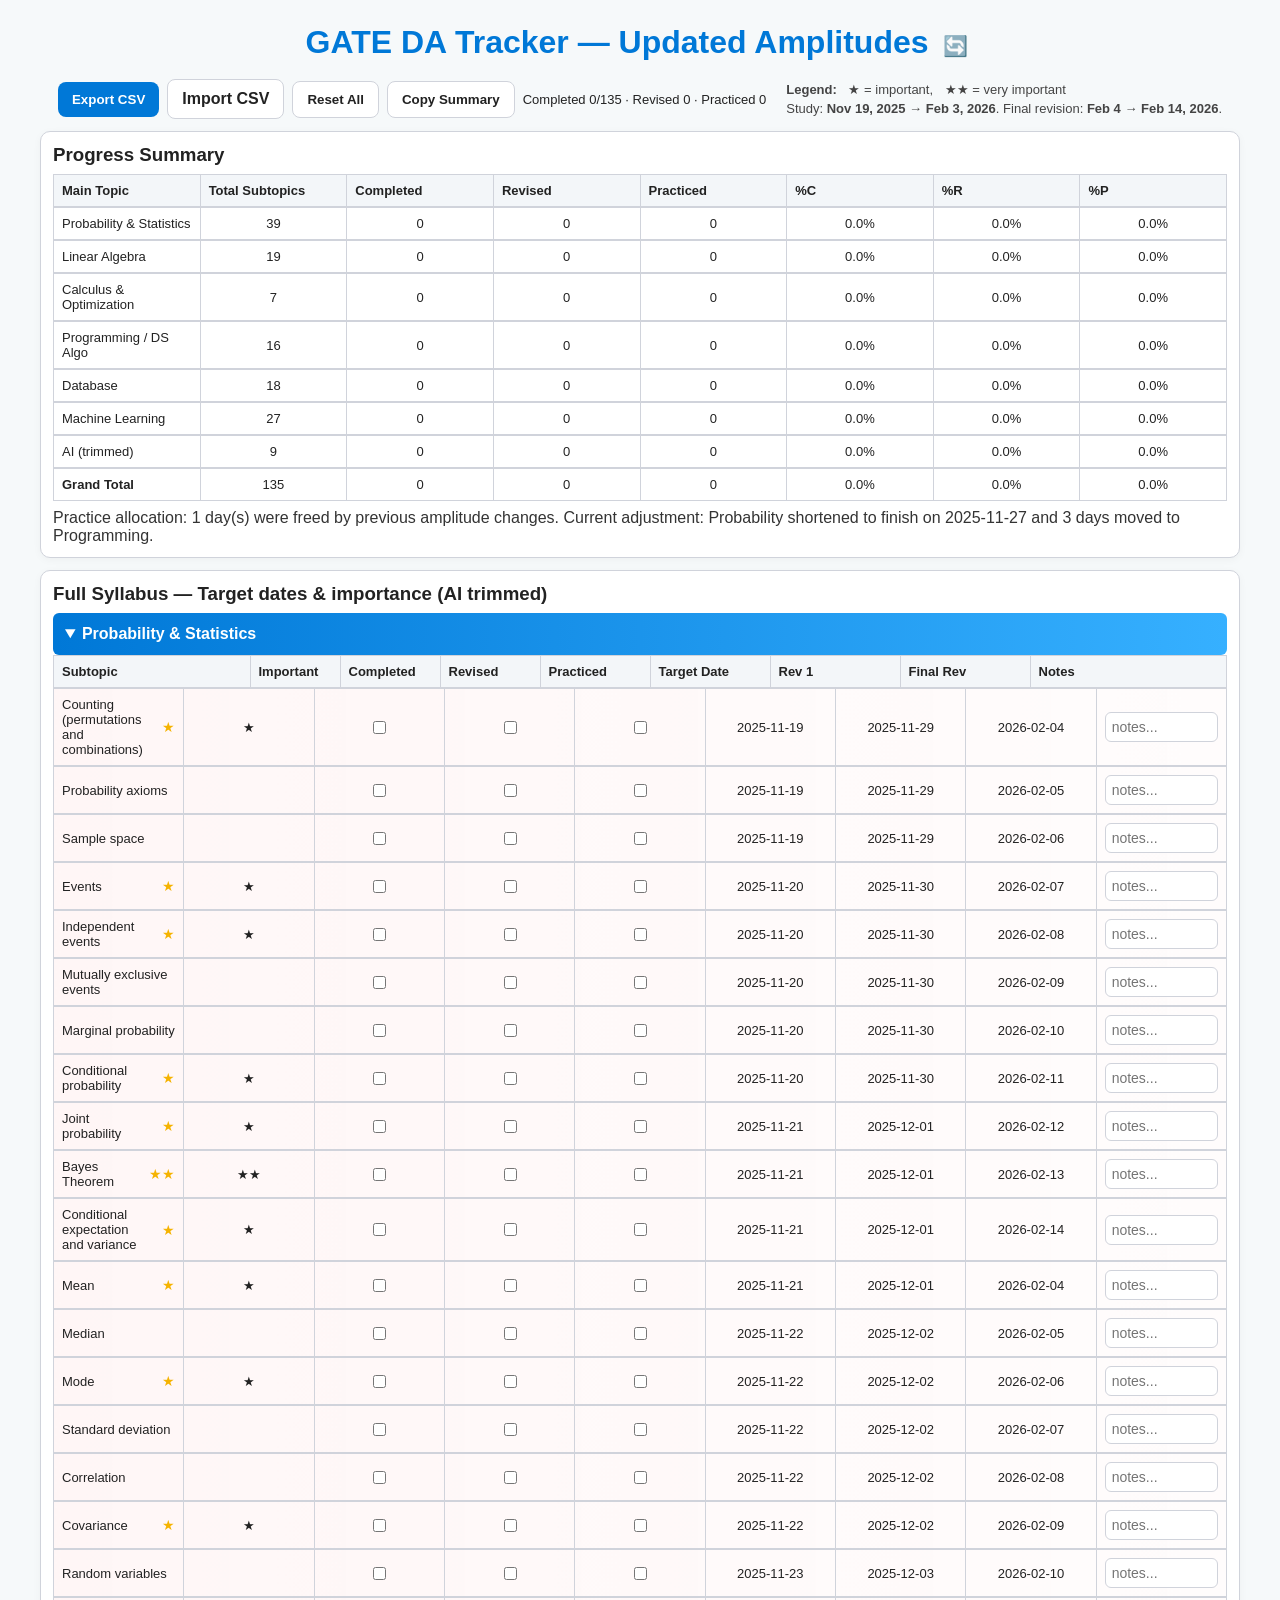
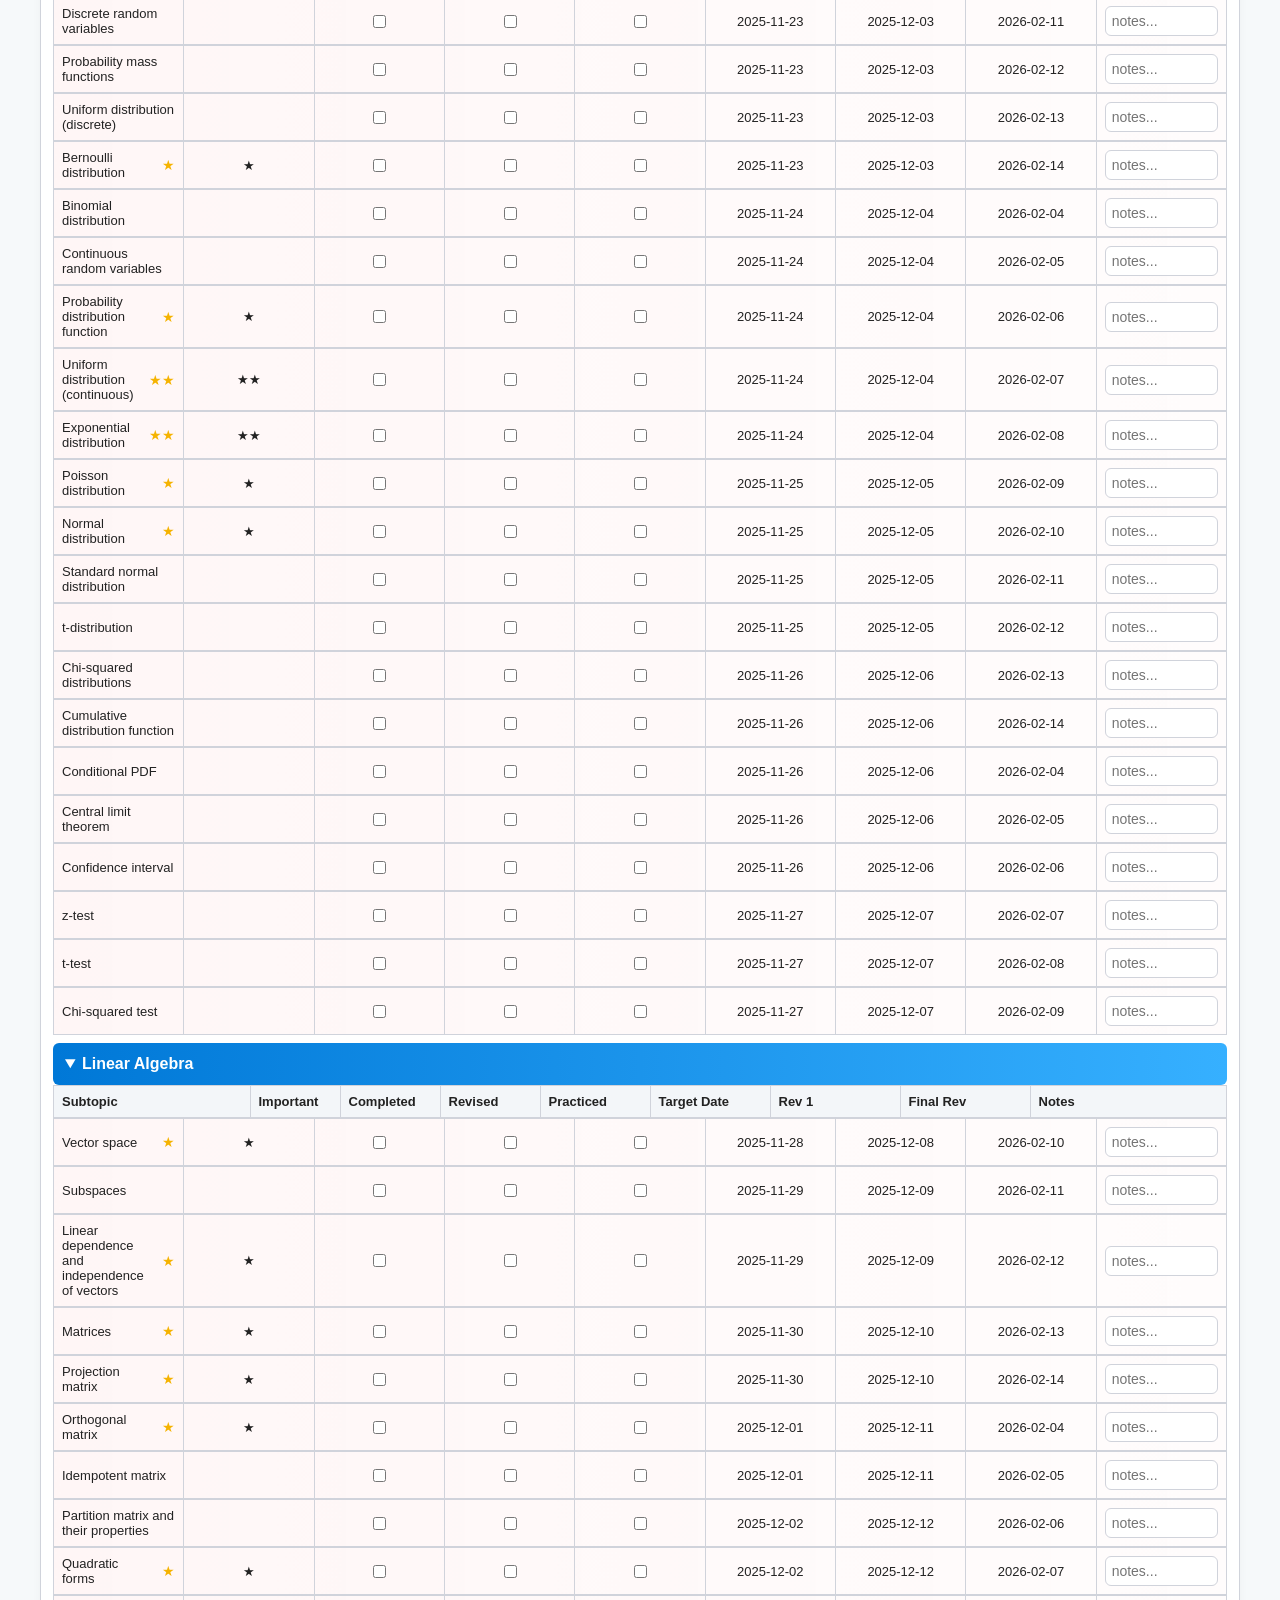
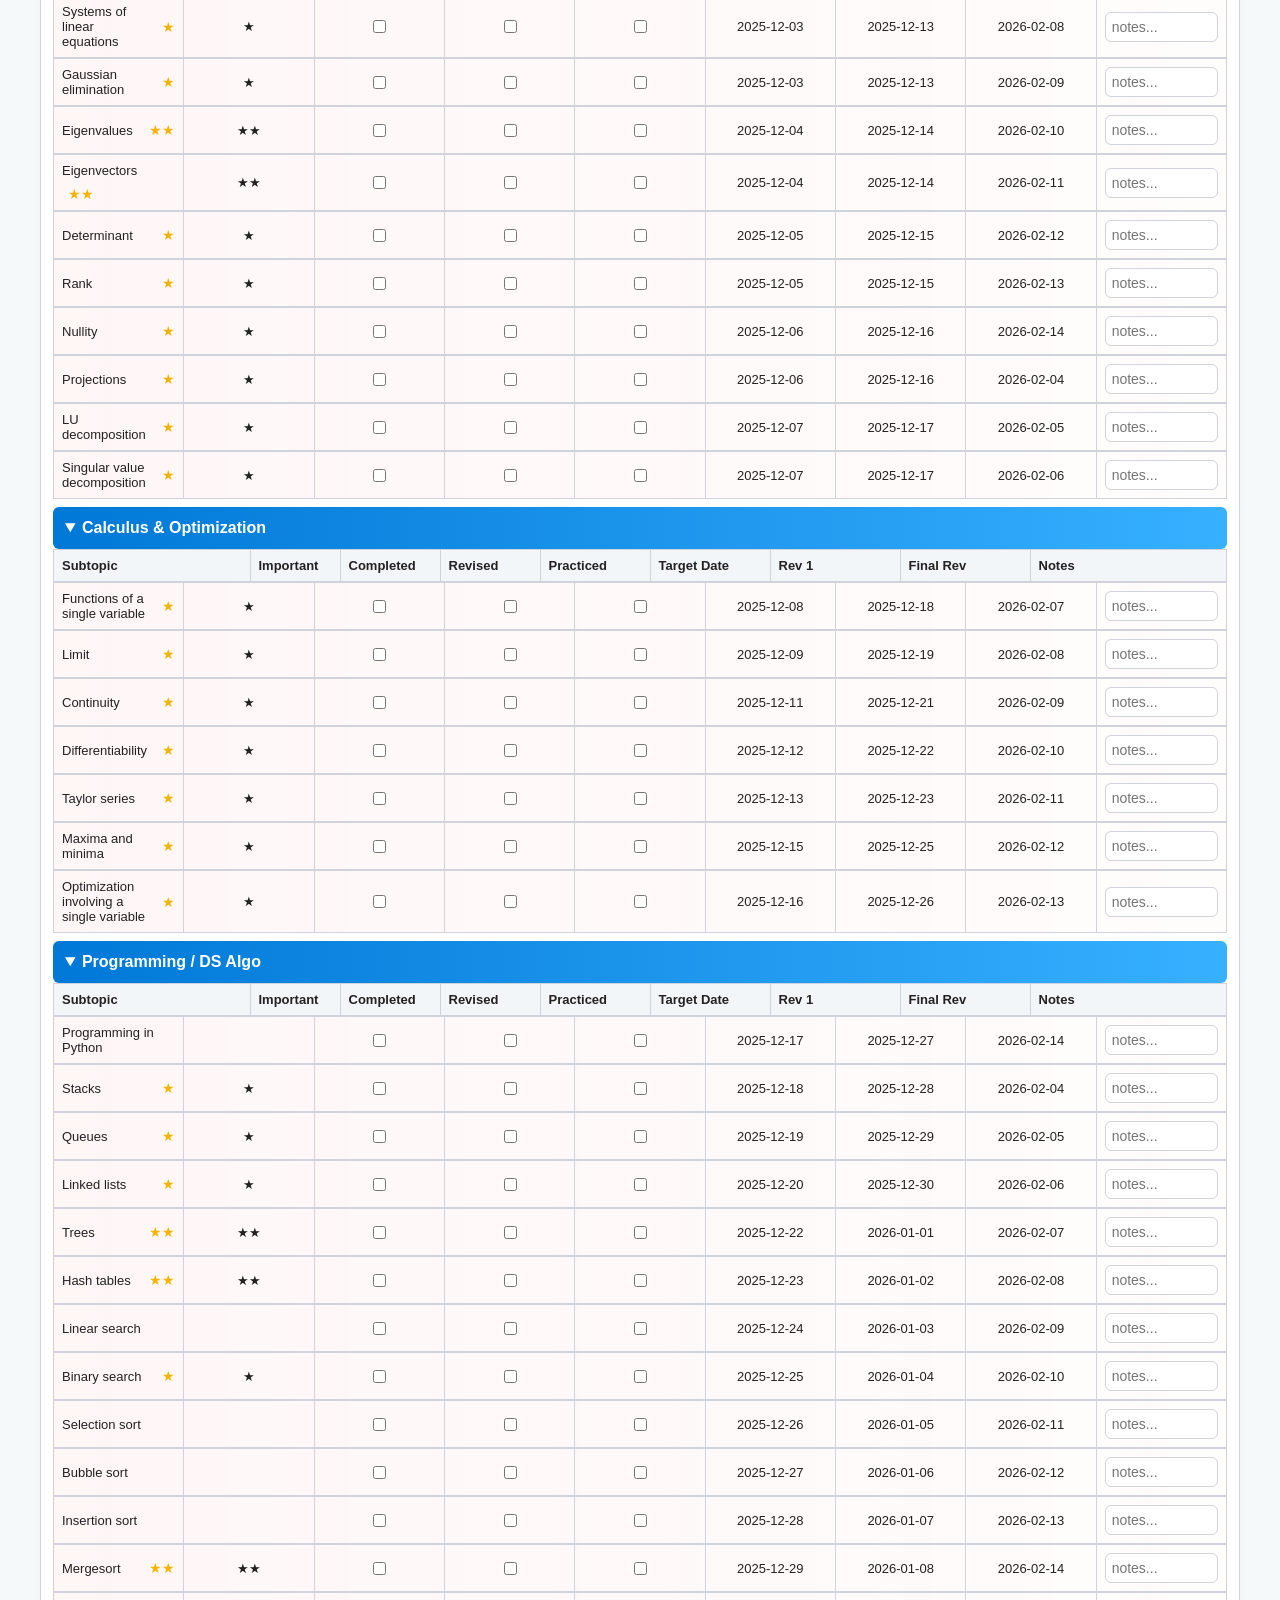
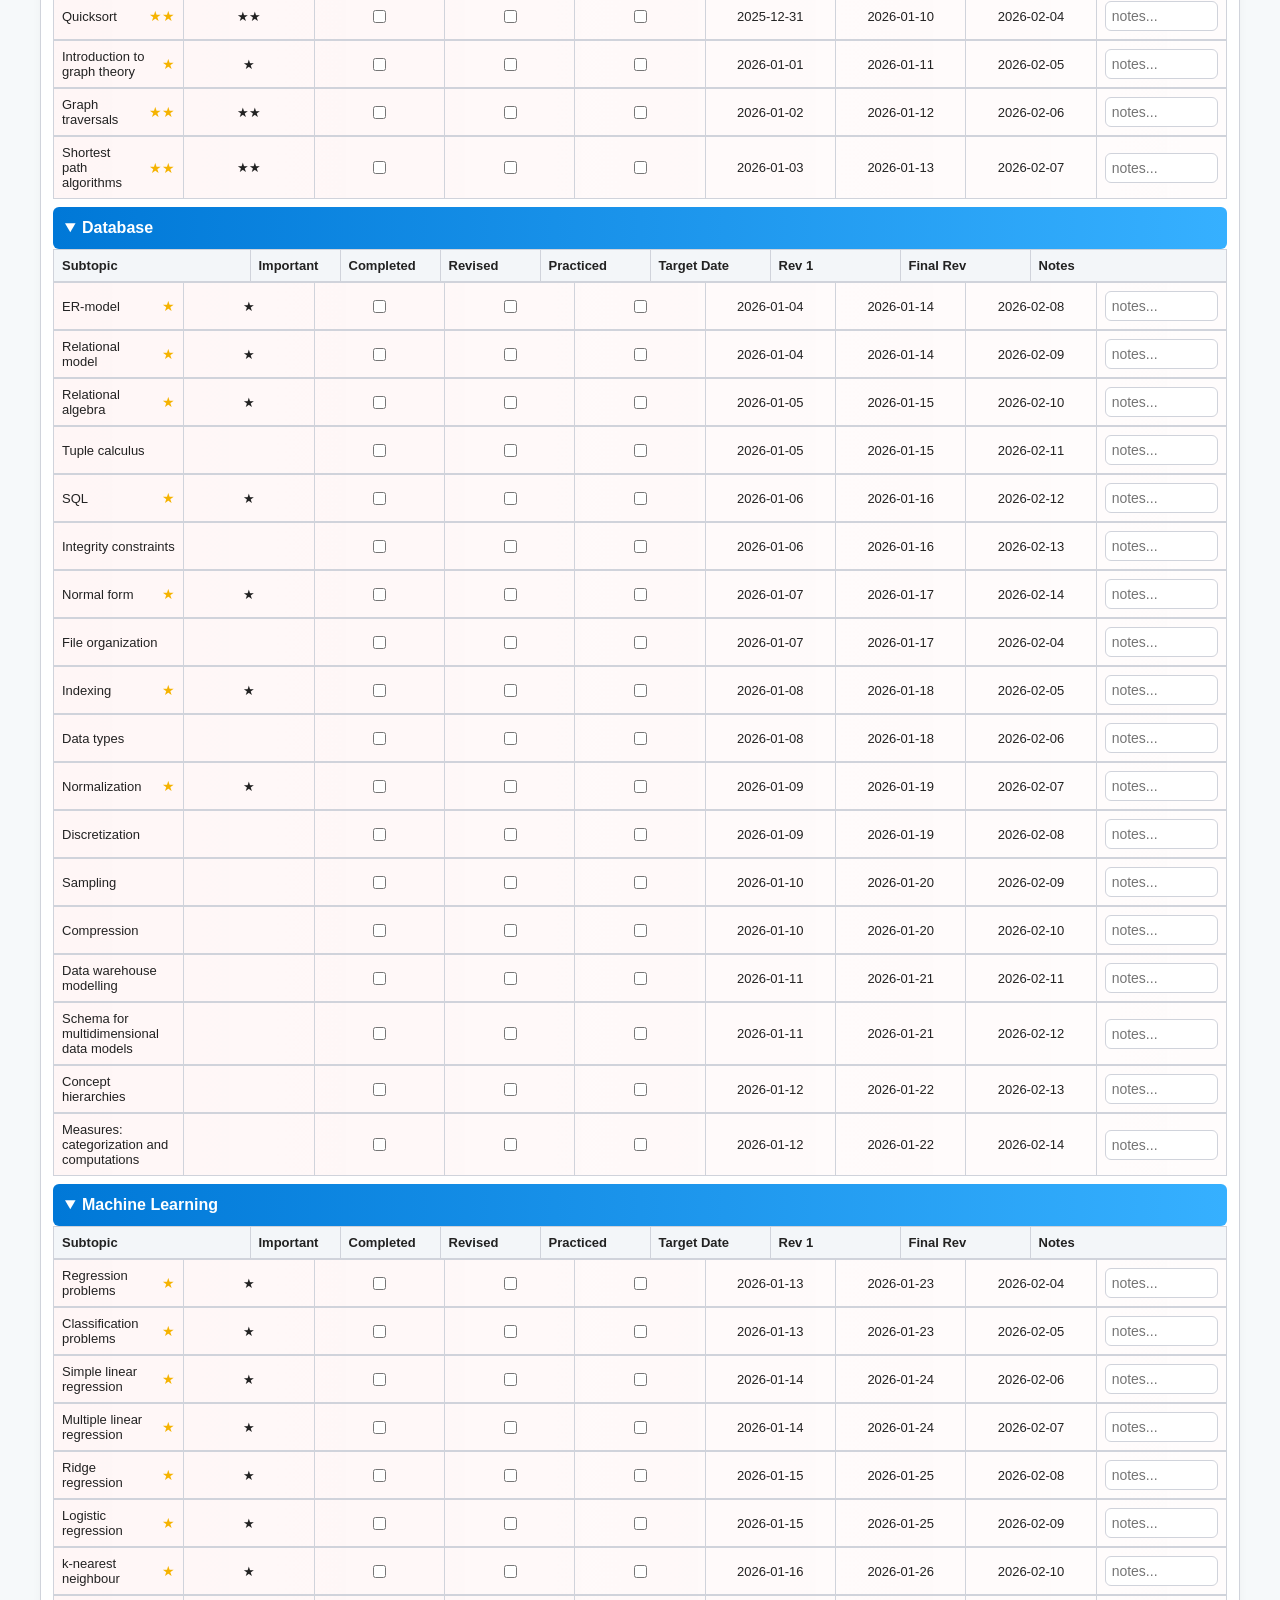
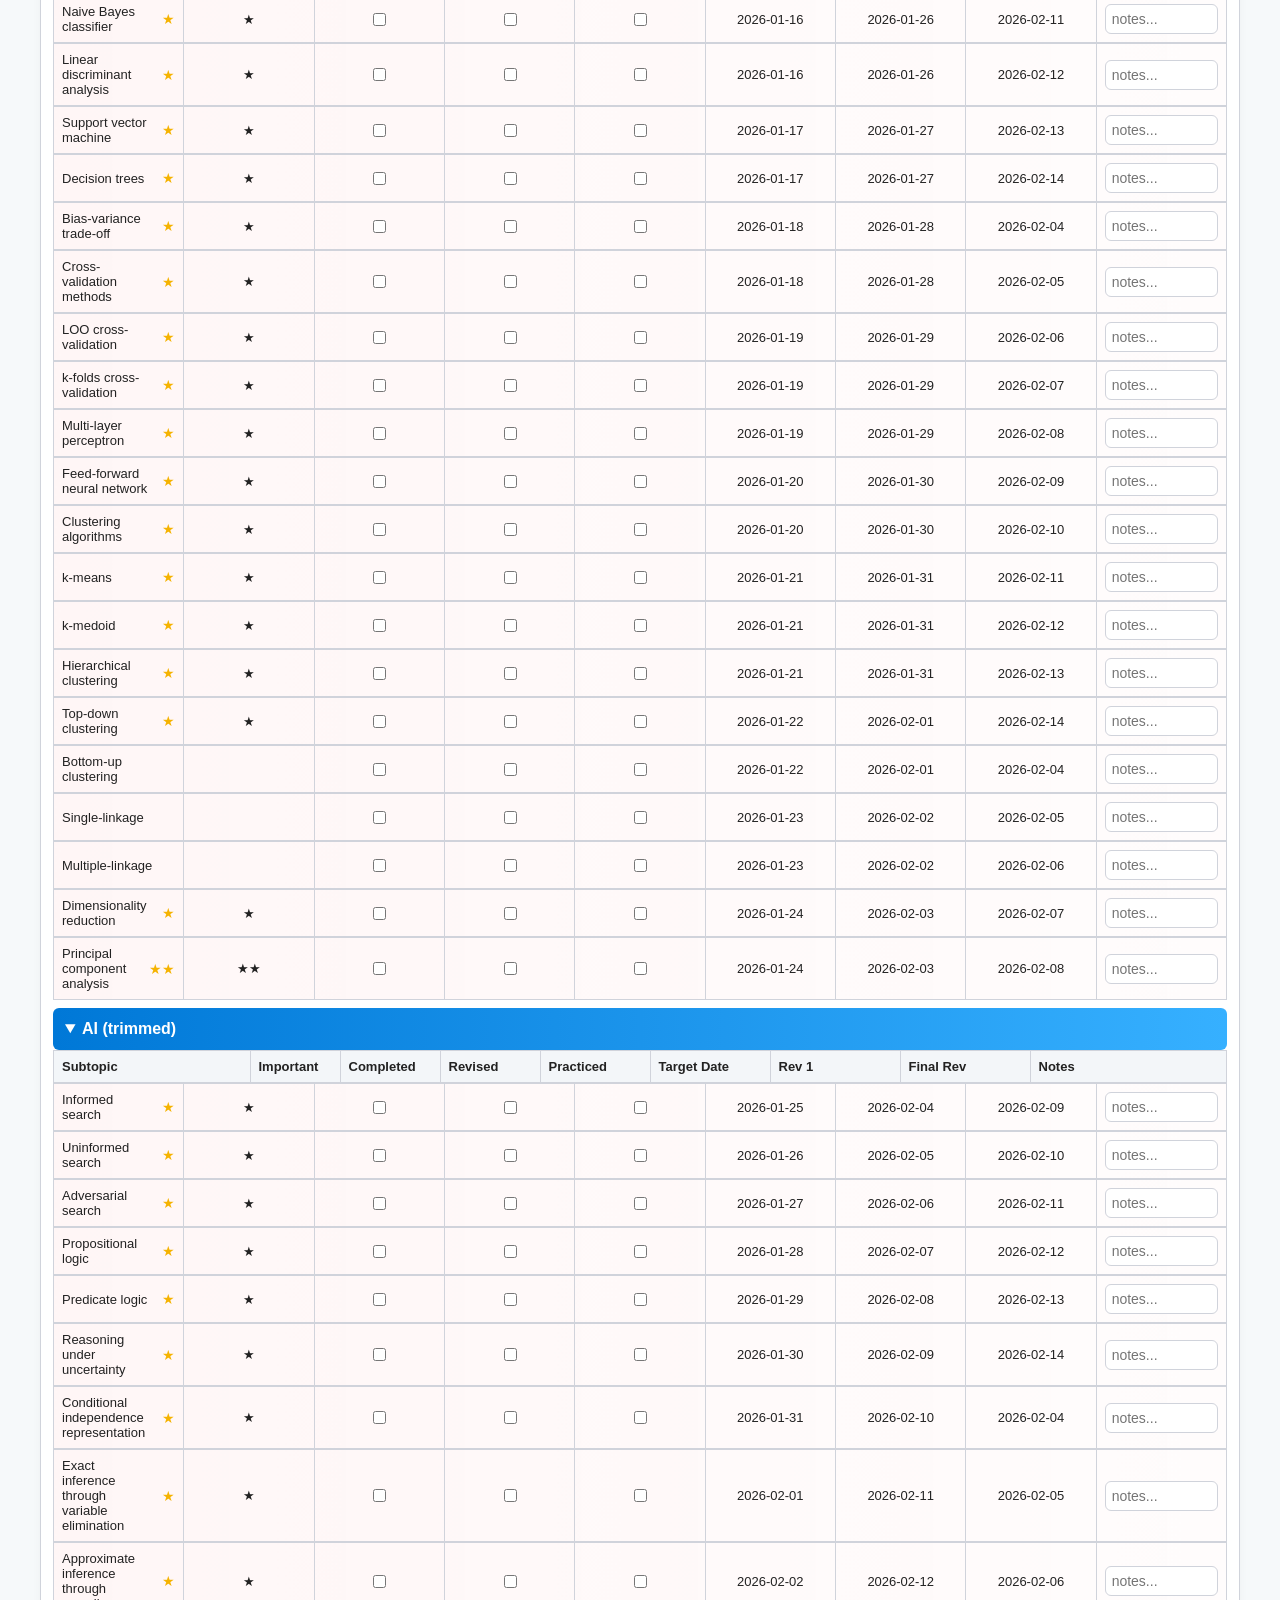
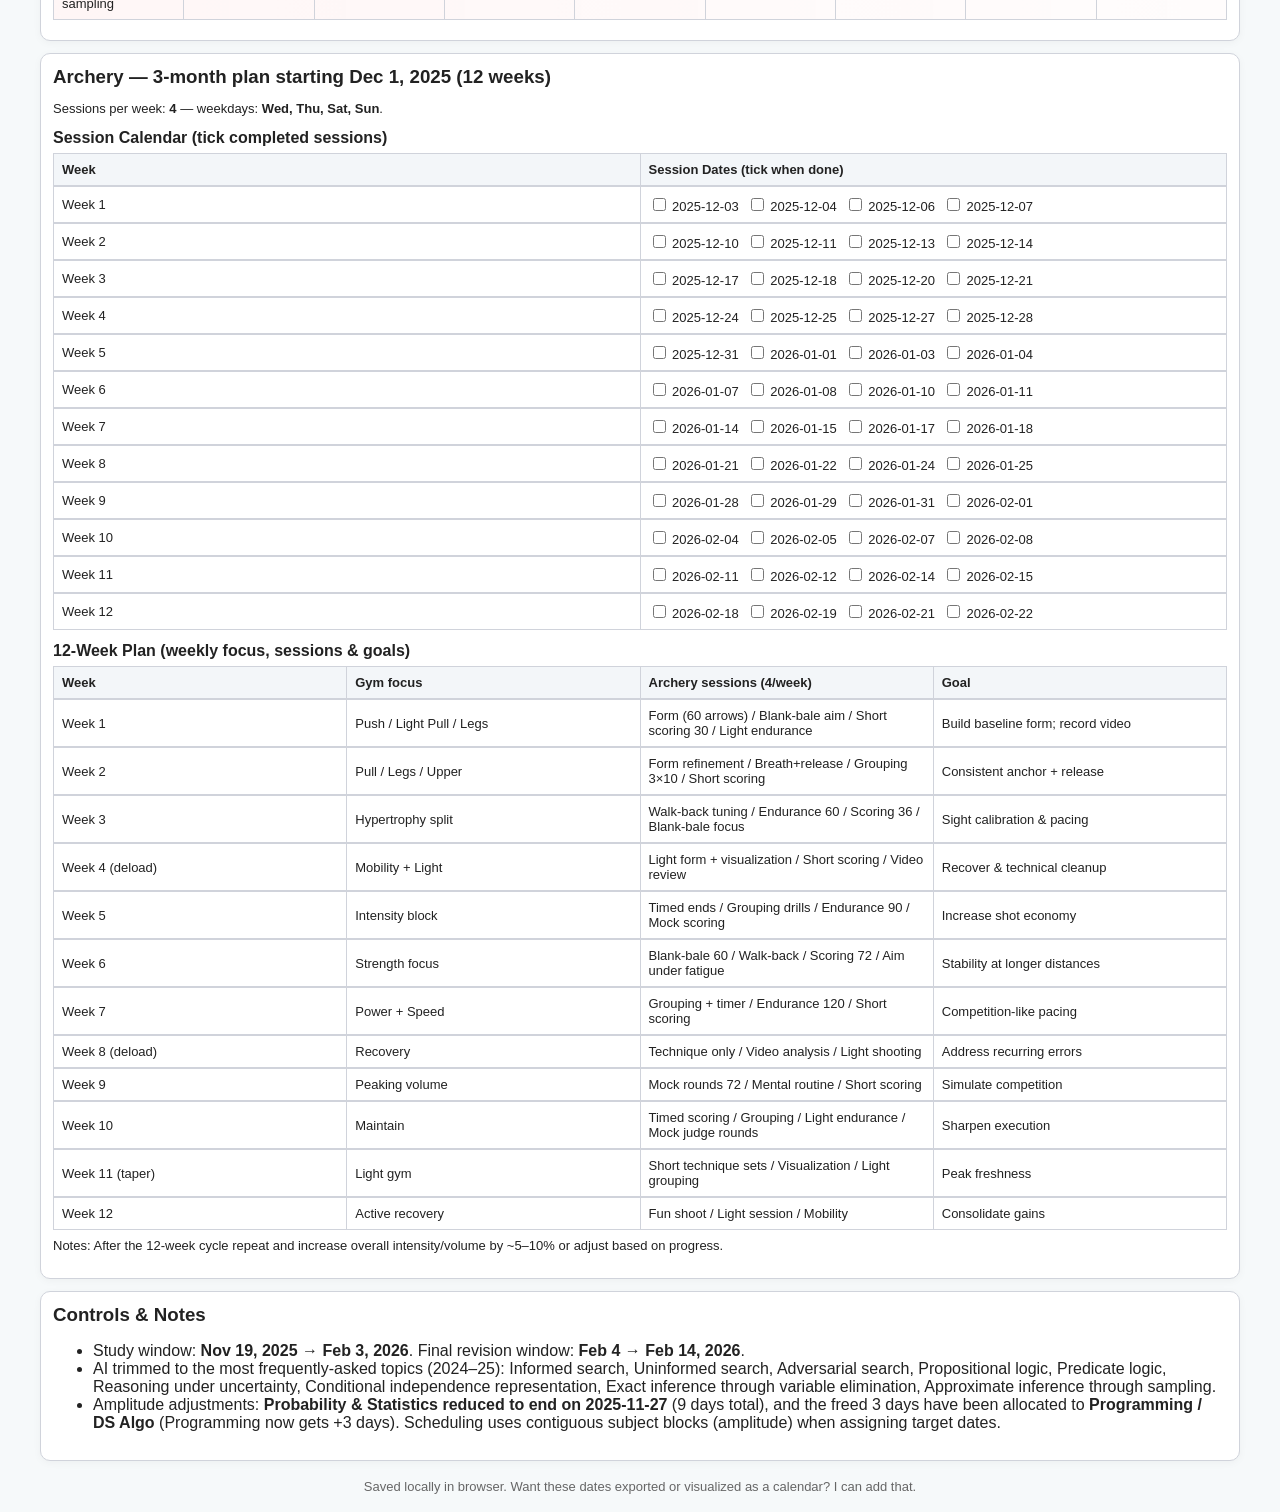
==== commit f83b1407: "moble viw" ====
--- a/index.html
+++ b/index.html
@@ -39,6 +39,33 @@
 .subtopic-wrap{display:flex;align-items:center;gap:8px}
 .subtopic-name{flex:1}
 @media (max-width:760px){.table th,.table td{font-size:12px}}
+
+/* --- Mobile & touch improvements --- */
+.subtopic-wrap{flex-wrap:wrap}
+.btn{padding:10px 14px}
+.table{display:block;overflow:auto;-webkit-overflow-scrolling:touch;width:100%}
+.table th,.table td{min-width:140px}
+.table thead{display:block}
+.table tbody{display:block}
+.table tr{display:table;width:100%;table-layout:fixed}
+.note-field{font-size:14px}
+.date-cell{white-space:normal}
+@media (max-width:760px){
+  body{padding:10px}
+  .container{padding:0 8px}
+  .controls{flex-direction:column;align-items:stretch;gap:6px}
+  .controls .btn, .controls .ghost{width:100%;text-align:center}
+  .legend{margin-left:0;margin-top:8px}
+  h1{font-size:20px}
+  .card{padding:10px}
+  .table th,.table td{font-size:13px;min-width:120px}
+  .table{border:0}
+  .table th{background:transparent}
+  .footer{font-size:13px}
+  details summary{font-size:15px;padding:10px}
+  .archery-plan-detailed td{font-size:13px}
+  .note-field{font-size:14px}
+}
 </style>
 </head>
 <body>
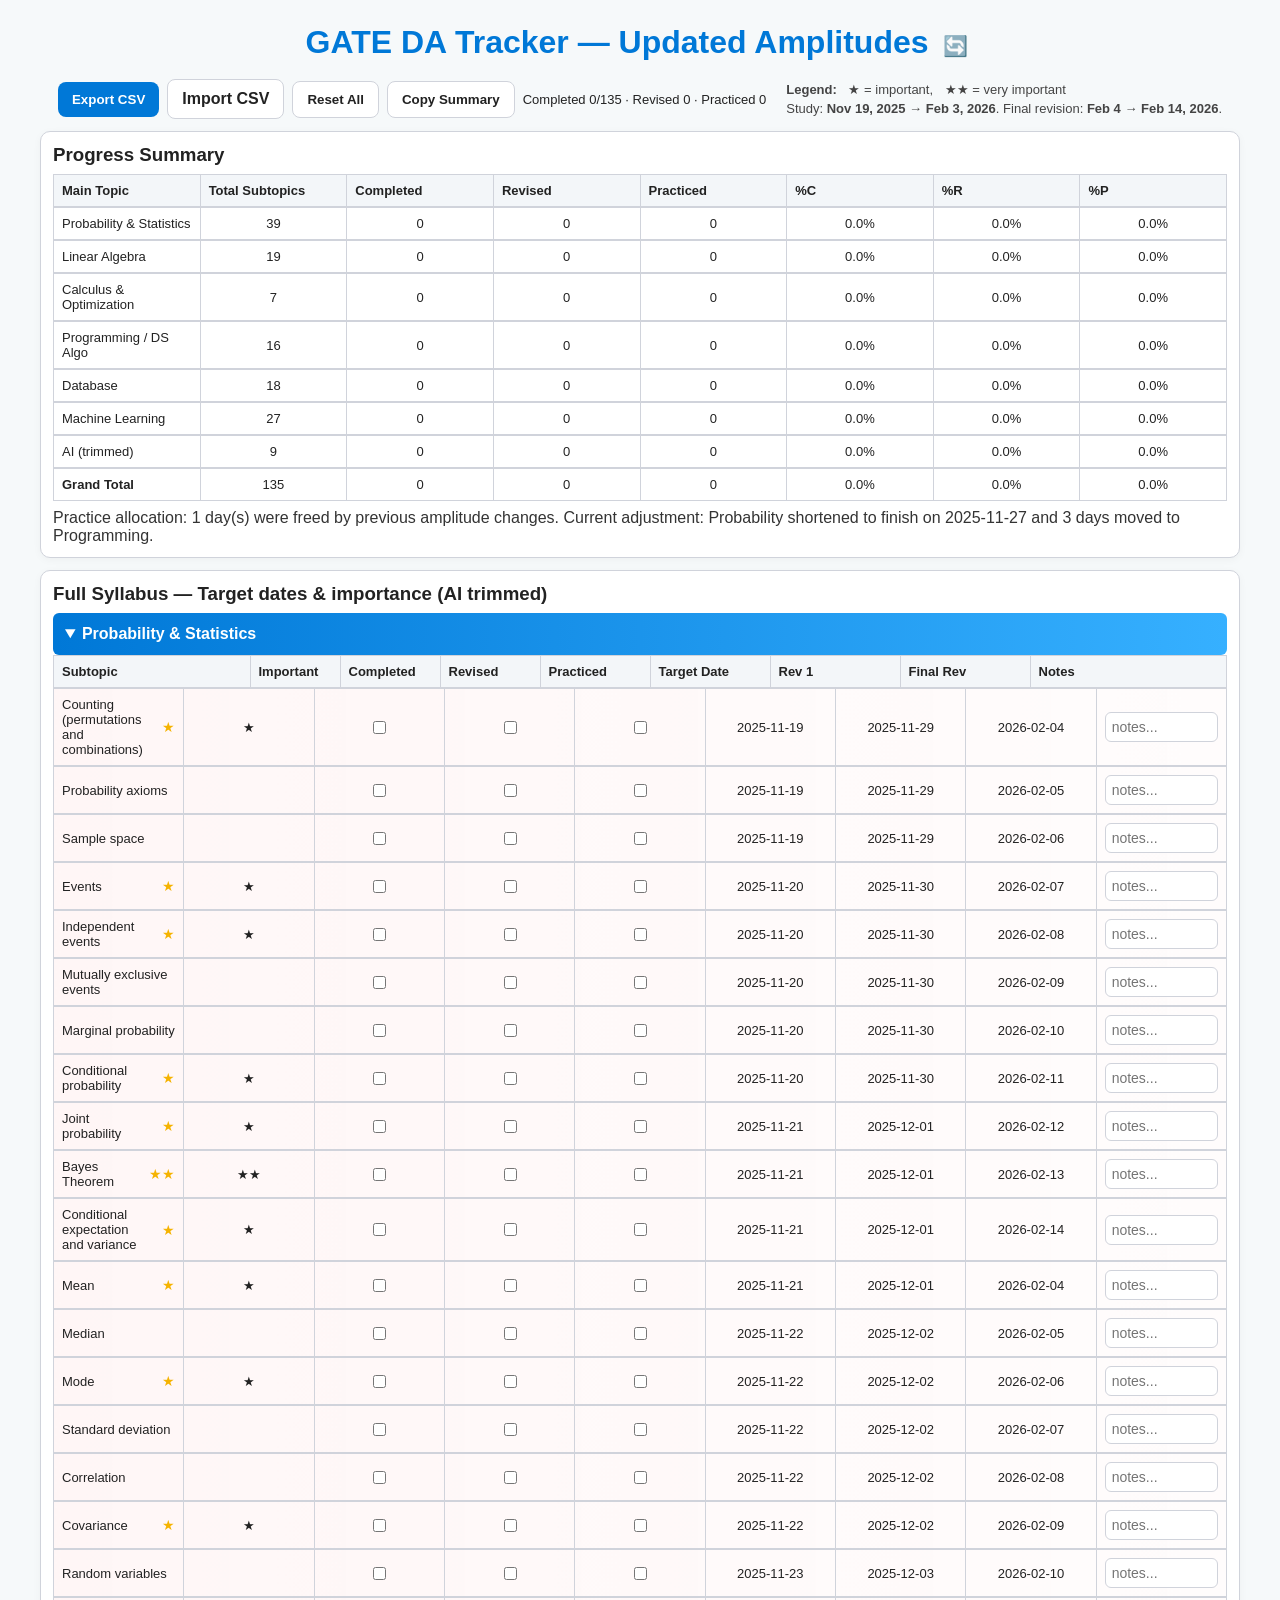
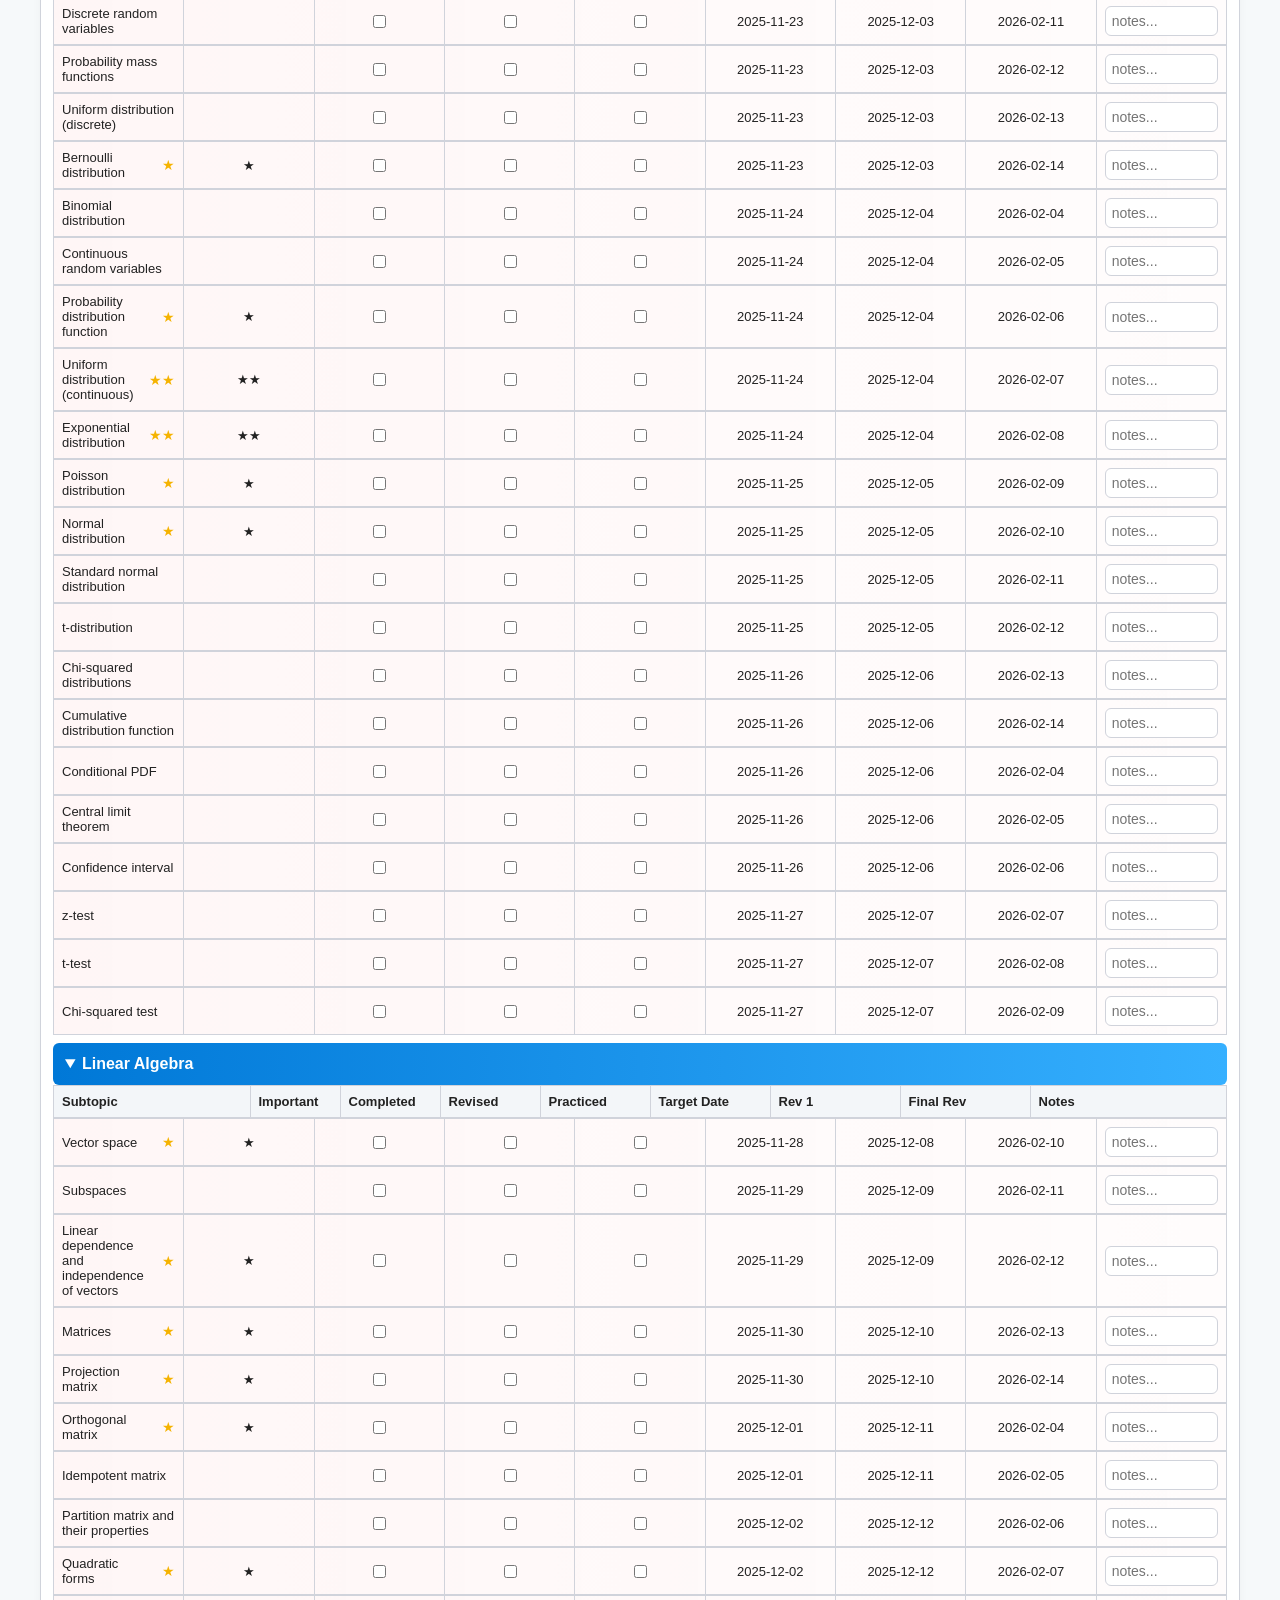
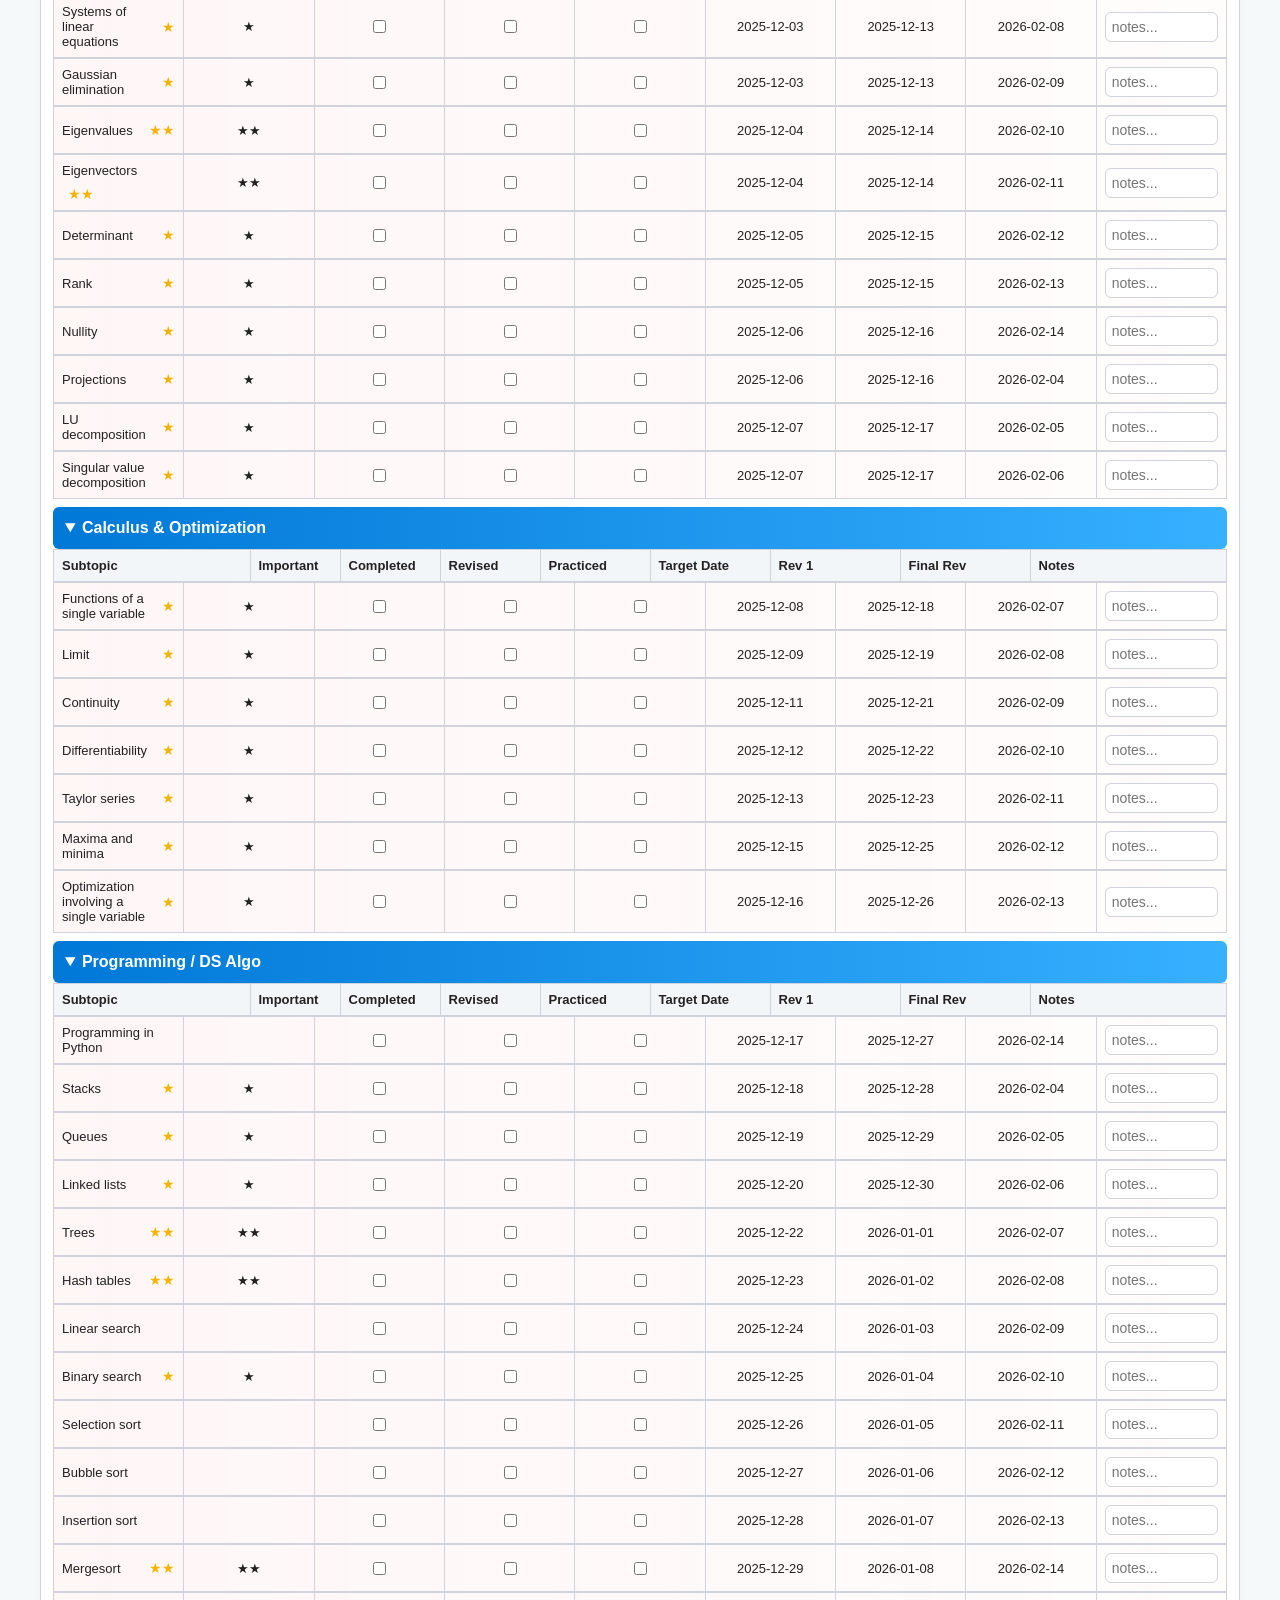
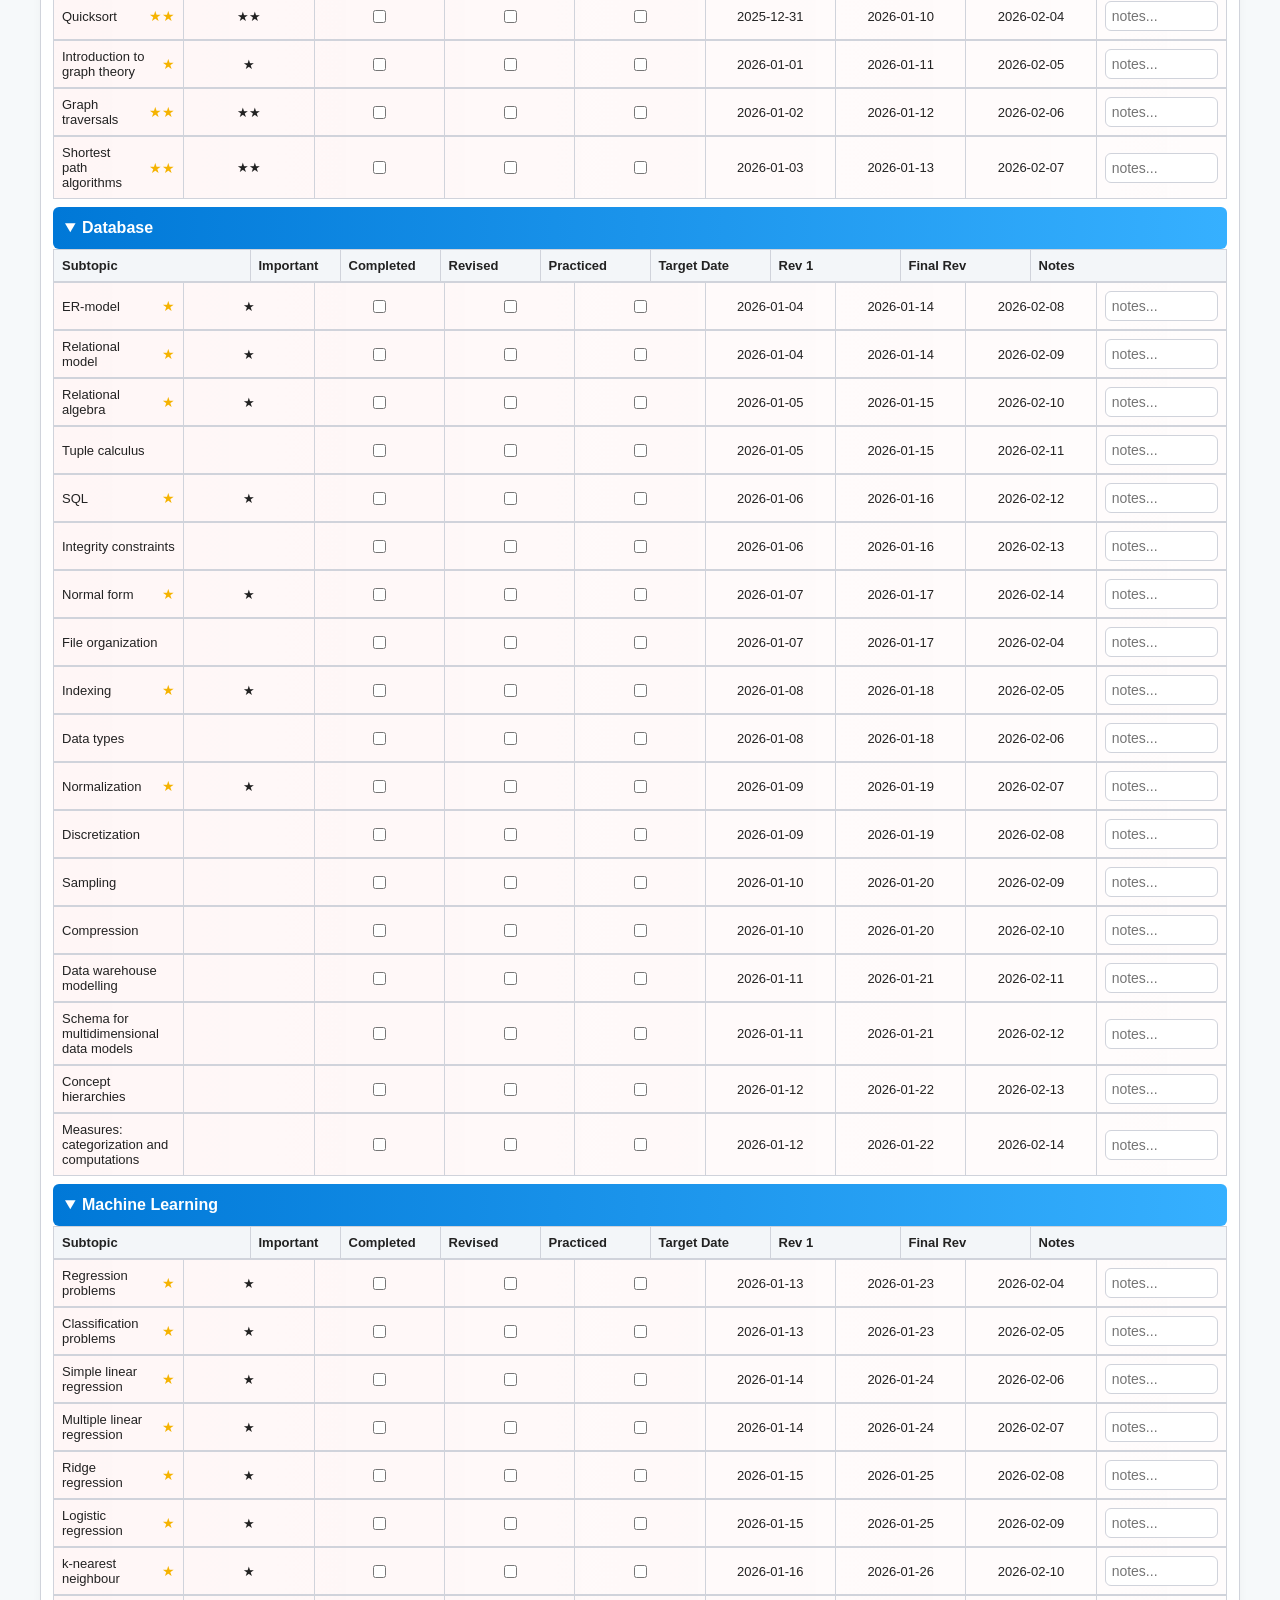
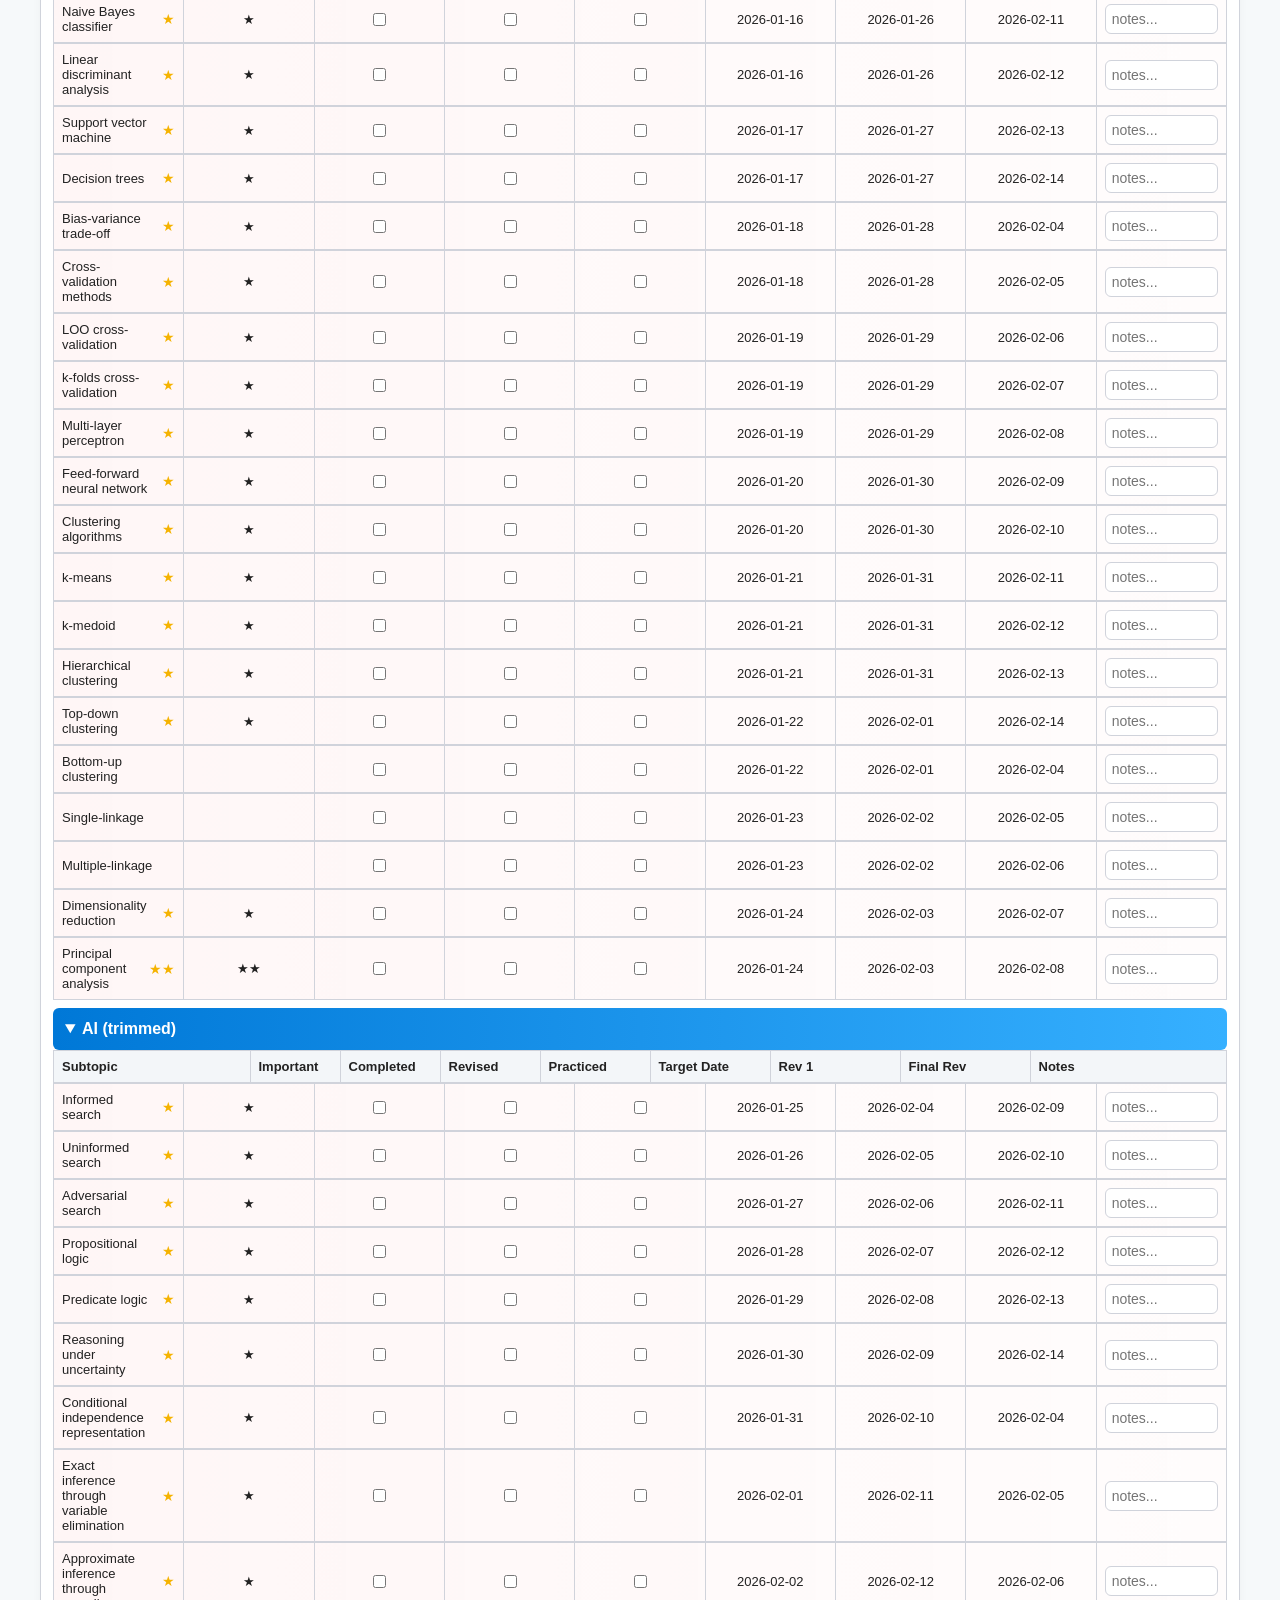
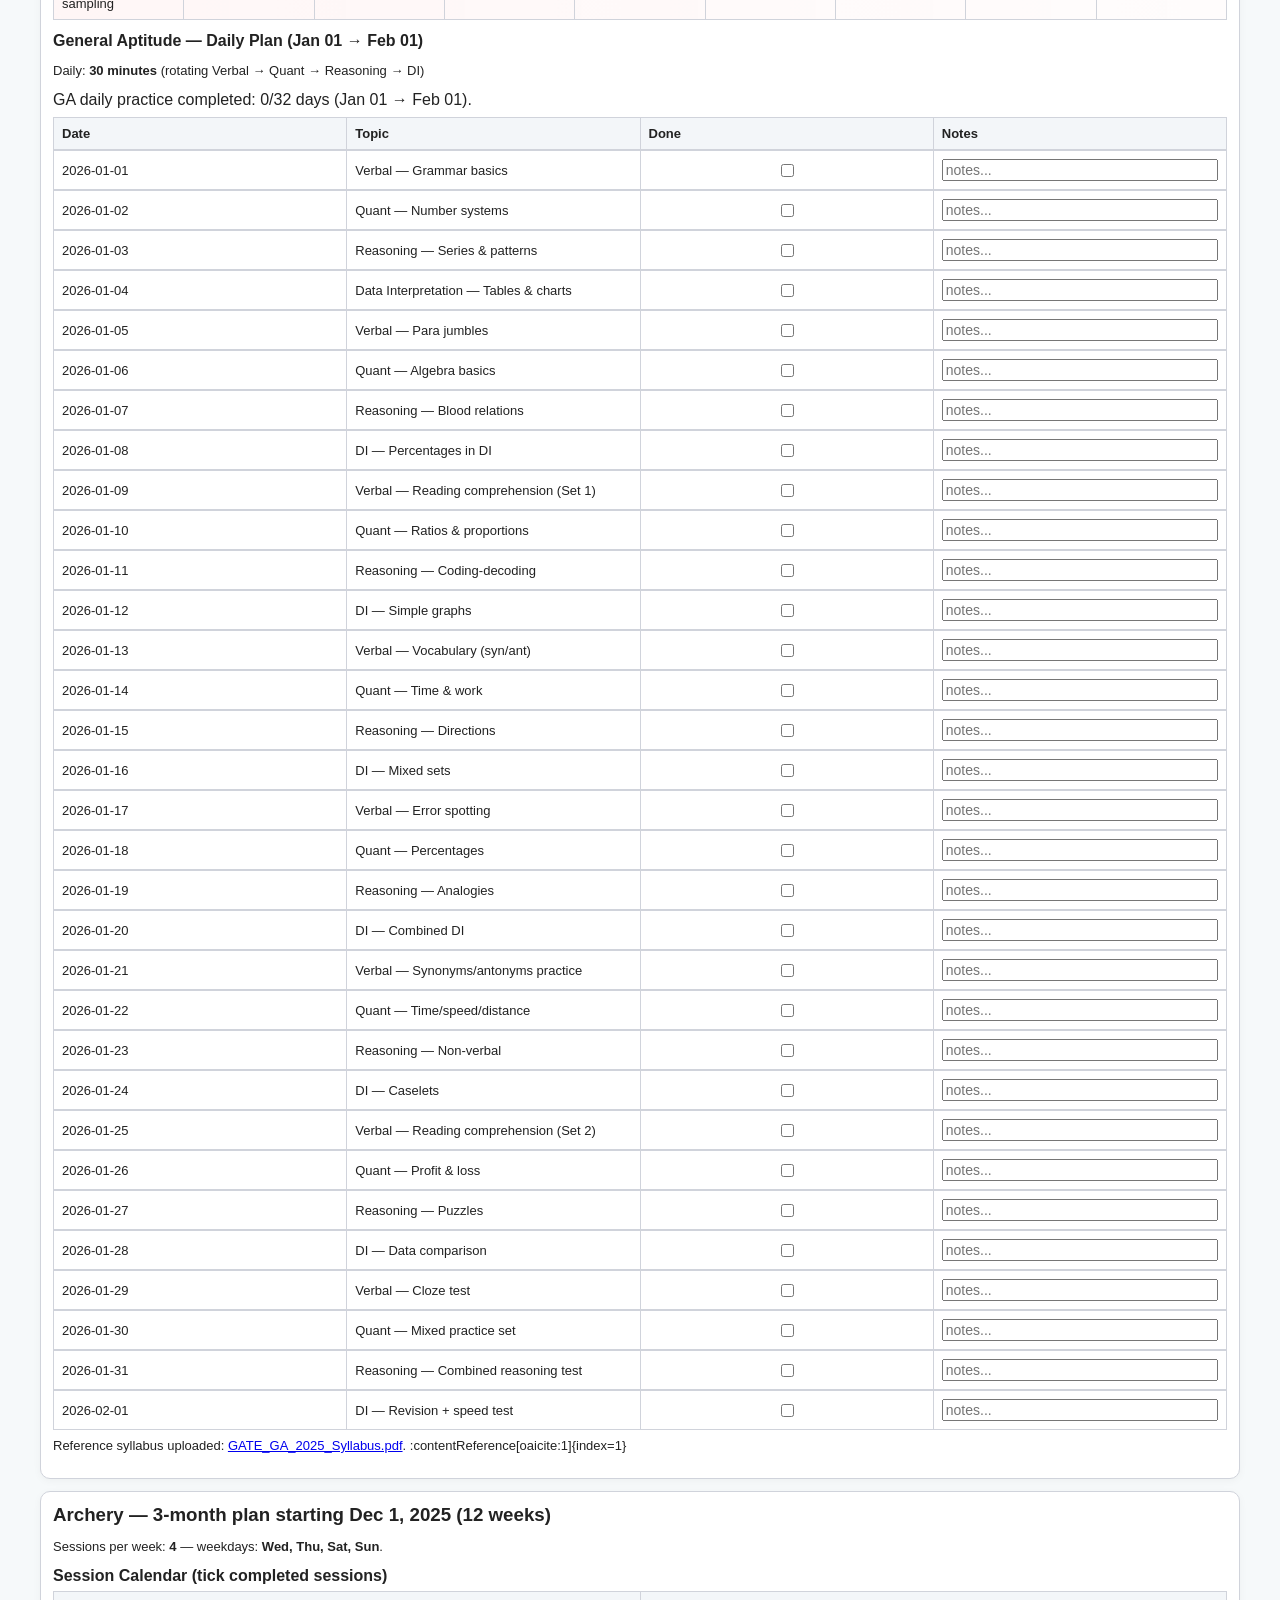
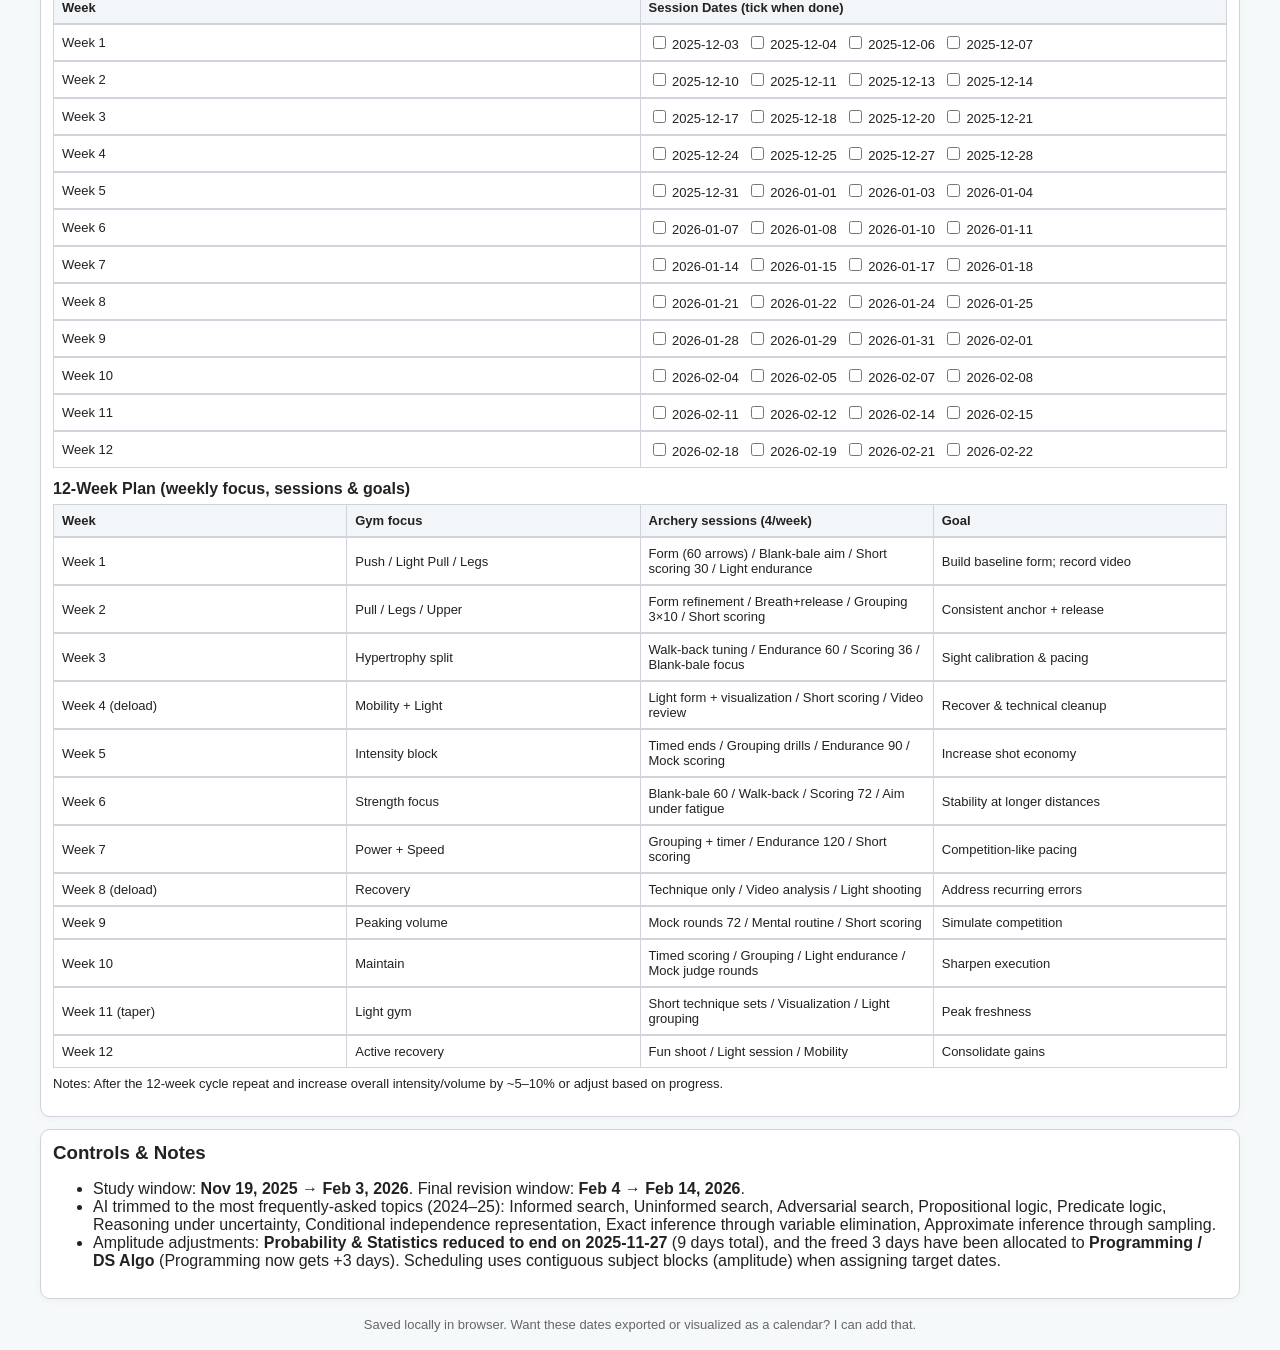
==== commit e7ef3e6f: "code change for apitude 30 days" ====
--- a/index.html
+++ b/index.html
@@ -3,7 +3,7 @@
 <head>
 <meta charset="utf-8" />
 <meta name="viewport" content="width=device-width,initial-scale=1" />
-<title>GATE DA Tracker — Updated Amplitudes (Probability → Programming)</title>
+<title>GATE DA Tracker — Updated Amplitudes (Probability → Programming) + GA</title>
 <style>
 :root{
   --accent:#0078d7; --bg:#f6f9fa; --card:#fff; --border:#d0d3db; --text:#222;
@@ -71,8 +71,7 @@
 <body>
 <!-- Uploaded file reference (for your convenience):
      /mnt/data/GATE DA Prep Tracker.html
-     (The path above is retained and can be used if you want to overwrite the original file.)
--->
+     -->
 <div class="container">
   <h1>GATE DA Tracker — Updated Amplitudes
     <button class="refresh-btn" title="Reload" onclick="location.reload()">🔄</button>
@@ -147,6 +146,53 @@
     <details open class="details">
       <summary><b>AI (trimmed)</b></summary>
       <table class="table" id="topic-AI"><thead><tr><th>Subtopic</th><th style="width:90px">Important</th><th style="width:100px">Completed</th><th style="width:100px">Revised</th><th style="width:110px">Practiced</th><th style="width:120px">Target Date</th><th style="width:130px">Rev 1</th><th style="width:130px">Final Rev</th><th>Notes</th></tr></thead><tbody></tbody></table>
+    </details>
+
+      <!-- GA daily plan embedded inside syllabus card as requested -->
+      <div style="margin-top:12px">
+        <h4 style="margin:8px 0 6px">General Aptitude — Daily Plan (Jan 01 → Feb 01)</h4>
+        <p class="small">Daily: <b>30 minutes</b> (rotating Verbal → Quant → Reasoning → DI)</p>
+
+        <table class="table" id="ga-daily-plan">
+          <thead><tr><th>Date</th><th>Topic</th><th>Done</th><th>Notes</th></tr></thead>
+          <tbody>
+            <tr><td>2026-01-01</td><td>Verbal — Grammar basics</td><td style="text-align:center"><input type="checkbox" data-ga="2026-01-01"></td><td><input class="note-field" data-ga-note="2026-01-01" placeholder="notes..."></td></tr>
+            <tr><td>2026-01-02</td><td>Quant — Number systems</td><td style="text-align:center"><input type="checkbox" data-ga="2026-01-02"></td><td><input class="note-field" data-ga-note="2026-01-02" placeholder="notes..."></td></tr>
+            <tr><td>2026-01-03</td><td>Reasoning — Series &amp; patterns</td><td style="text-align:center"><input type="checkbox" data-ga="2026-01-03"></td><td><input class="note-field" data-ga-note="2026-01-03" placeholder="notes..."></td></tr>
+            <tr><td>2026-01-04</td><td>Data Interpretation — Tables &amp; charts</td><td style="text-align:center"><input type="checkbox" data-ga="2026-01-04"></td><td><input class="note-field" data-ga-note="2026-01-04" placeholder="notes..."></td></tr>
+            <tr><td>2026-01-05</td><td>Verbal — Para jumbles</td><td style="text-align:center"><input type="checkbox" data-ga="2026-01-05"></td><td><input class="note-field" data-ga-note="2026-01-05" placeholder="notes..."></td></tr>
+            <tr><td>2026-01-06</td><td>Quant — Algebra basics</td><td style="text-align:center"><input type="checkbox" data-ga="2026-01-06"></td><td><input class="note-field" data-ga-note="2026-01-06" placeholder="notes..."></td></tr>
+            <tr><td>2026-01-07</td><td>Reasoning — Blood relations</td><td style="text-align:center"><input type="checkbox" data-ga="2026-01-07"></td><td><input class="note-field" data-ga-note="2026-01-07" placeholder="notes..."></td></tr>
+            <tr><td>2026-01-08</td><td>DI — Percentages in DI</td><td style="text-align:center"><input type="checkbox" data-ga="2026-01-08"></td><td><input class="note-field" data-ga-note="2026-01-08" placeholder="notes..."></td></tr>
+            <tr><td>2026-01-09</td><td>Verbal — Reading comprehension (Set 1)</td><td style="text-align:center"><input type="checkbox" data-ga="2026-01-09"></td><td><input class="note-field" data-ga-note="2026-01-09" placeholder="notes..."></td></tr>
+            <tr><td>2026-01-10</td><td>Quant — Ratios &amp; proportions</td><td style="text-align:center"><input type="checkbox" data-ga="2026-01-10"></td><td><input class="note-field" data-ga-note="2026-01-10" placeholder="notes..."></td></tr>
+            <tr><td>2026-01-11</td><td>Reasoning — Coding-decoding</td><td style="text-align:center"><input type="checkbox" data-ga="2026-01-11"></td><td><input class="note-field" data-ga-note="2026-01-11" placeholder="notes..."></td></tr>
+            <tr><td>2026-01-12</td><td>DI — Simple graphs</td><td style="text-align:center"><input type="checkbox" data-ga="2026-01-12"></td><td><input class="note-field" data-ga-note="2026-01-12" placeholder="notes..."></td></tr>
+            <tr><td>2026-01-13</td><td>Verbal — Vocabulary (syn/ant)</td><td style="text-align:center"><input type="checkbox" data-ga="2026-01-13"></td><td><input class="note-field" data-ga-note="2026-01-13" placeholder="notes..."></td></tr>
+            <tr><td>2026-01-14</td><td>Quant — Time &amp; work</td><td style="text-align:center"><input type="checkbox" data-ga="2026-01-14"></td><td><input class="note-field" data-ga-note="2026-01-14" placeholder="notes..."></td></tr>
+            <tr><td>2026-01-15</td><td>Reasoning — Directions</td><td style="text-align:center"><input type="checkbox" data-ga="2026-01-15"></td><td><input class="note-field" data-ga-note="2026-01-15" placeholder="notes..."></td></tr>
+            <tr><td>2026-01-16</td><td>DI — Mixed sets</td><td style="text-align:center"><input type="checkbox" data-ga="2026-01-16"></td><td><input class="note-field" data-ga-note="2026-01-16" placeholder="notes..."></td></tr>
+            <tr><td>2026-01-17</td><td>Verbal — Error spotting</td><td style="text-align:center"><input type="checkbox" data-ga="2026-01-17"></td><td><input class="note-field" data-ga-note="2026-01-17" placeholder="notes..."></td></tr>
+            <tr><td>2026-01-18</td><td>Quant — Percentages</td><td style="text-align:center"><input type="checkbox" data-ga="2026-01-18"></td><td><input class="note-field" data-ga-note="2026-01-18" placeholder="notes..."></td></tr>
+            <tr><td>2026-01-19</td><td>Reasoning — Analogies</td><td style="text-align:center"><input type="checkbox" data-ga="2026-01-19"></td><td><input class="note-field" data-ga-note="2026-01-19" placeholder="notes..."></td></tr>
+            <tr><td>2026-01-20</td><td>DI — Combined DI</td><td style="text-align:center"><input type="checkbox" data-ga="2026-01-20"></td><td><input class="note-field" data-ga-note="2026-01-20" placeholder="notes..."></td></tr>
+            <tr><td>2026-01-21</td><td>Verbal — Synonyms/antonyms practice</td><td style="text-align:center"><input type="checkbox" data-ga="2026-01-21"></td><td><input class="note-field" data-ga-note="2026-01-21" placeholder="notes..."></td></tr>
+            <tr><td>2026-01-22</td><td>Quant — Time/speed/distance</td><td style="text-align:center"><input type="checkbox" data-ga="2026-01-22"></td><td><input class="note-field" data-ga-note="2026-01-22" placeholder="notes..."></td></tr>
+            <tr><td>2026-01-23</td><td>Reasoning — Non-verbal</td><td style="text-align:center"><input type="checkbox" data-ga="2026-01-23"></td><td><input class="note-field" data-ga-note="2026-01-23" placeholder="notes..."></td></tr>
+            <tr><td>2026-01-24</td><td>DI — Caselets</td><td style="text-align:center"><input type="checkbox" data-ga="2026-01-24"></td><td><input class="note-field" data-ga-note="2026-01-24" placeholder="notes..."></td></tr>
+            <tr><td>2026-01-25</td><td>Verbal — Reading comprehension (Set 2)</td><td style="text-align:center"><input type="checkbox" data-ga="2026-01-25"></td><td><input class="note-field" data-ga-note="2026-01-25" placeholder="notes..."></td></tr>
+            <tr><td>2026-01-26</td><td>Quant — Profit &amp; loss</td><td style="text-align:center"><input type="checkbox" data-ga="2026-01-26"></td><td><input class="note-field" data-ga-note="2026-01-26" placeholder="notes..."></td></tr>
+            <tr><td>2026-01-27</td><td>Reasoning — Puzzles</td><td style="text-align:center"><input type="checkbox" data-ga="2026-01-27"></td><td><input class="note-field" data-ga-note="2026-01-27" placeholder="notes..."></td></tr>
+            <tr><td>2026-01-28</td><td>DI — Data comparison</td><td style="text-align:center"><input type="checkbox" data-ga="2026-01-28"></td><td><input class="note-field" data-ga-note="2026-01-28" placeholder="notes..."></td></tr>
+            <tr><td>2026-01-29</td><td>Verbal — Cloze test</td><td style="text-align:center"><input type="checkbox" data-ga="2026-01-29"></td><td><input class="note-field" data-ga-note="2026-01-29" placeholder="notes..."></td></tr>
+            <tr><td>2026-01-30</td><td>Quant — Mixed practice set</td><td style="text-align:center"><input type="checkbox" data-ga="2026-01-30"></td><td><input class="note-field" data-ga-note="2026-01-30" placeholder="notes..."></td></tr>
+            <tr><td>2026-01-31</td><td>Reasoning — Combined reasoning test</td><td style="text-align:center"><input type="checkbox" data-ga="2026-01-31"></td><td><input class="note-field" data-ga-note="2026-01-31" placeholder="notes..."></td></tr>
+            <tr><td>2026-02-01</td><td>DI — Revision + speed test</td><td style="text-align:center"><input type="checkbox" data-ga="2026-02-01"></td><td><input class="note-field" data-ga-note="2026-02-01" placeholder="notes..."></td></tr>
+          </tbody>
+        </table>
+
+        <p class="small" style="margin-top:8px">Reference syllabus uploaded: <a href="/mnt/data/GATE _GA_2025_Syllabus.pdf">GATE_GA_2025_Syllabus.pdf</a>. :contentReference[oaicite:1]{index=1}</p>
+      </div>
     </details>
 
   </div>
@@ -234,6 +280,11 @@
 ];
 
 /* -------------------------
+   General Aptitude (GA) — parsed from uploaded syllabus PDF
+   Source file: /mnt/data/GATE _GA_2025_Syllabus.pdf
+------------------------- */
+
+/* -------------------------
    IMPORTANCE (0,1,2)
 ------------------------- */
 const IMPORTANCE = {
@@ -243,7 +294,7 @@
   'Programming': [0,1,1,1,2,2,0,1,0,0,0,2,2,1,2,2],
   'Database': [1,1,1,0,1,0,1,0,1,0,1,0,0,0,0,0,0,0],
   'Machine Learning': [1,1,1,1,1,1,1,1,1,1,1,1,1,1,1,1,1,1,1,1,1,1,0,0,0,1,2],
-  'AI': [1,1,1,1,1,1,1,1,1]
+  'AI': [1,1,1,1,1,1,1,1,1],
 };
 
 /* -------------------------
@@ -260,15 +311,11 @@
 const archeryWeeks = 12;
 const archeryWeekdays = [3,4,6,0]; // Wed, Thu, Sat, Sun
 
-/* Amplitude (days) - UPDATED per your request:
-     Probability & Statistics reduced to end on 2025-11-27
-     Freed 3 days allocated to Programming
-   New values:
-     Probability & Statistics = 9 days (Nov 19..Nov 27 inclusive)
-     Programming = 18 days (was 15)
-------------------------- */
-
-/* oldAmplitude retained for comparison / practice allocation message */
+/* GA habit (Jan 01 → Feb 01 as requested, included inside syllabus card) */
+const gaHabitStart = new Date('2026-01-01');
+const gaHabitEnd = new Date('2026-02-01');
+
+/* Amplitude (days) - UPDATED per your previous request: */
 const oldAmplitude = {
   'Probability & Statistics': 12,
   'Linear Algebra': 9,
@@ -297,6 +344,8 @@
 const canonicalPrefix = 'GATE_DA::';
 function makeKey(topic, idx, type){ return `${canonicalPrefix}${topic}::${idx}::${type}`; }
 function makeArcheryKey(dateStr){ return `${canonicalPrefix}archery::${dateStr}`; }
+function makeGAKey(dateStr){ return `${canonicalPrefix}ga::${dateStr}`; }
+function makeGANoteKey(dateStr){ return `${canonicalPrefix}ga_note::${dateStr}`; }
 function addDays(d,n){ const x=new Date(d.getTime()); x.setDate(x.getDate()+n); return x; }
 function formatDate(d){ if(!d) return ''; return `${d.getFullYear()}-${String(d.getMonth()+1).padStart(2,'0')}-${String(d.getDate()).padStart(2,'0')}`; }
 
@@ -384,7 +433,7 @@
     ['Programming', window.PROG || []],
     ['Database', window.DB || []],
     ['Machine Learning', window.ML || []],
-    ['AI', window.AI || []]
+    ['AI', window.AI || []],
   ];
   const out=[];
   groups.forEach(g=>{
@@ -530,6 +579,15 @@
       }
     });
   });
+  // save GA daily checkboxes and notes
+  document.querySelectorAll('input[data-ga]').forEach(cb=>{
+    const ds = cb.getAttribute('data-ga');
+    try{ localStorage.setItem(makeGAKey(ds), cb.checked ? '1' : '0'); }catch(e){}
+  });
+  document.querySelectorAll('input[data-ga-note]').forEach(inp=>{
+    const ds = inp.getAttribute('data-ga-note');
+    try{ localStorage.setItem(makeGANoteKey(ds), inp.value || ''); }catch(e){}
+  });
 }
 function loadStates(){
   document.querySelectorAll('details').forEach(section=>{
@@ -549,6 +607,17 @@
       }
     });
   });
+  // load GA daily states
+  document.querySelectorAll('input[data-ga]').forEach(cb=>{
+    const ds = cb.getAttribute('data-ga');
+    const v = localStorage.getItem(makeGAKey(ds));
+    cb.checked = v === '1';
+  });
+  document.querySelectorAll('input[data-ga-note]').forEach(inp=>{
+    const ds = inp.getAttribute('data-ga-note');
+    const v = localStorage.getItem(makeGANoteKey(ds));
+    if (v !== null) inp.value = v;
+  });
 }
 
 /* summary */
@@ -600,7 +669,16 @@
       rows.push([visibleTopic, topicKey, idx, sub, imp, comp, rev, prac, targ, note].map(v=>`"${String(v).replace(/"/g,'""')}"`).join(','));
     });
   });
-  const csv = 'visible_topic,internal_topic,idx,subtopic,importance,completed,revised,practiced,target_date,note\n' + rows.join('\n');
+  // also export GA daily habit as separate block rows
+  const gaRows = [];
+  document.querySelectorAll('input[data-ga]').forEach((cb)=>{
+    const ds = cb.getAttribute('data-ga');
+    const done = cb.checked ? '1' : '0';
+    const noteInp = document.querySelector(`input[data-ga-note="${ds}"]`);
+    const note = noteInp ? noteInp.value.replace(/"/g,'""') : '';
+    gaRows.push(`"GA Daily","General Aptitude","${ds}","Daily practice","0","${done}","","","${ds}","${note}"`);
+  });
+  const csv = 'visible_topic,internal_topic,idx,subtopic,importance,completed,revised,practiced,target_date,note\n' + rows.join('\n') + '\n' + gaRows.join('\n');
   const blob = new Blob([csv], {type:'text/csv'}); const url = URL.createObjectURL(blob);
   const a=document.createElement('a'); a.href=url; a.download='gate_da_export.csv'; a.click(); URL.revokeObjectURL(url);
 }
@@ -629,6 +707,8 @@
       const prac = String(parts[7]||'').replace(/^"|"$/g,'') === '1';
       const targ = parts[8] ? String(parts[8]||'').replace(/^"|"$/g,'').replace(/""/g,'"') : '';
       const note = parts[9] ? String(parts[9]||'').replace(/^"|"$/g,'').replace(/""/g,'"') : '';
+      // GA daily rows handled specially (visible == "GA Daily")
+
       if (IMPORTANCE[internal]) IMPORTANCE[internal][idx] = imp;
       const details = Array.from(document.querySelectorAll('details'));
       let section = details.find(d => (d.querySelector('summary')?.textContent||'').trim() === visible);
@@ -666,8 +746,9 @@
   document.querySelectorAll('.note-field').forEach(n=>n.value='');
   Object.keys(localStorage).forEach(k=>{ if (k.startsWith(canonicalPrefix)) localStorage.removeItem(k); });
   updateSummary();
-  // clear archery storage
+  // clear archery & ga storage
   generateArcherySchedule(); // regenerate (will load from storage if present)
+  generateGAHabitUI();
 }
 
 /* archery schedule with persistence */
@@ -705,6 +786,34 @@
   });
 }
 
+/* GA daily habit UI helper (generates listeners for GA checkboxes already in HTML) */
+function generateGAHabitUI(){
+  // wire GA checkboxes & notes (they are already present in the syllabus card table)
+  document.querySelectorAll('input[data-ga]').forEach(cb=>{
+    cb.addEventListener('change', ()=>{ try{ localStorage.setItem(makeGAKey(cb.getAttribute('data-ga')), cb.checked ? '1' : '0'); }catch(e){} updateGASummary(); saveStates(); });
+  });
+  document.querySelectorAll('input[data-ga-note]').forEach(inp=>{
+    inp.addEventListener('input', ()=>{ try{ localStorage.setItem(makeGANoteKey(inp.getAttribute('data-ga-note')), inp.value || ''); }catch(e){} });
+  });
+  updateGASummary();
+}
+
+function updateGASummary(){
+  const inputs = Array.from(document.querySelectorAll('input[data-ga]'));
+  const done = inputs.filter(i=>i.checked).length;
+  const total = inputs.length || 1;
+  // insert or update a small info row above the GA table
+  let info = document.getElementById('ga-habit-info-inline');
+  if (!info){
+    info = document.createElement('div'); info.id = 'ga-habit-info-inline'; info.style.margin = '8px 0';
+    // place it above the GA daily plan table inside the GA details
+    const gaDaily = document.getElementById('ga-daily-plan');
+    if (gaDaily && gaDaily.parentNode) gaDaily.parentNode.insertBefore(info, gaDaily);
+    else document.getElementById('summaryCard').appendChild(info);
+  }
+  info.textContent = `GA daily practice completed: ${done}/${total} days (Jan 01 → Feb 01).`;
+}
+
 /* ---------- init ---------- */
 window.addEventListener('load', ()=>{
   const groups = [
@@ -714,7 +823,7 @@
     ['Programming', window.PROG || []],
     ['Database', window.DB || []],
     ['Machine Learning', window.ML || []],
-    ['AI', window.AI || []]
+    ['AI', window.AI || []],
   ];
   groups.forEach(g=> renderTopicArray(g[0], g[1]));
 
@@ -723,6 +832,7 @@
 
   loadStates();
   generateArcherySchedule();
+  generateGAHabitUI();
   applyRowColoring();
   updateSummary();
 
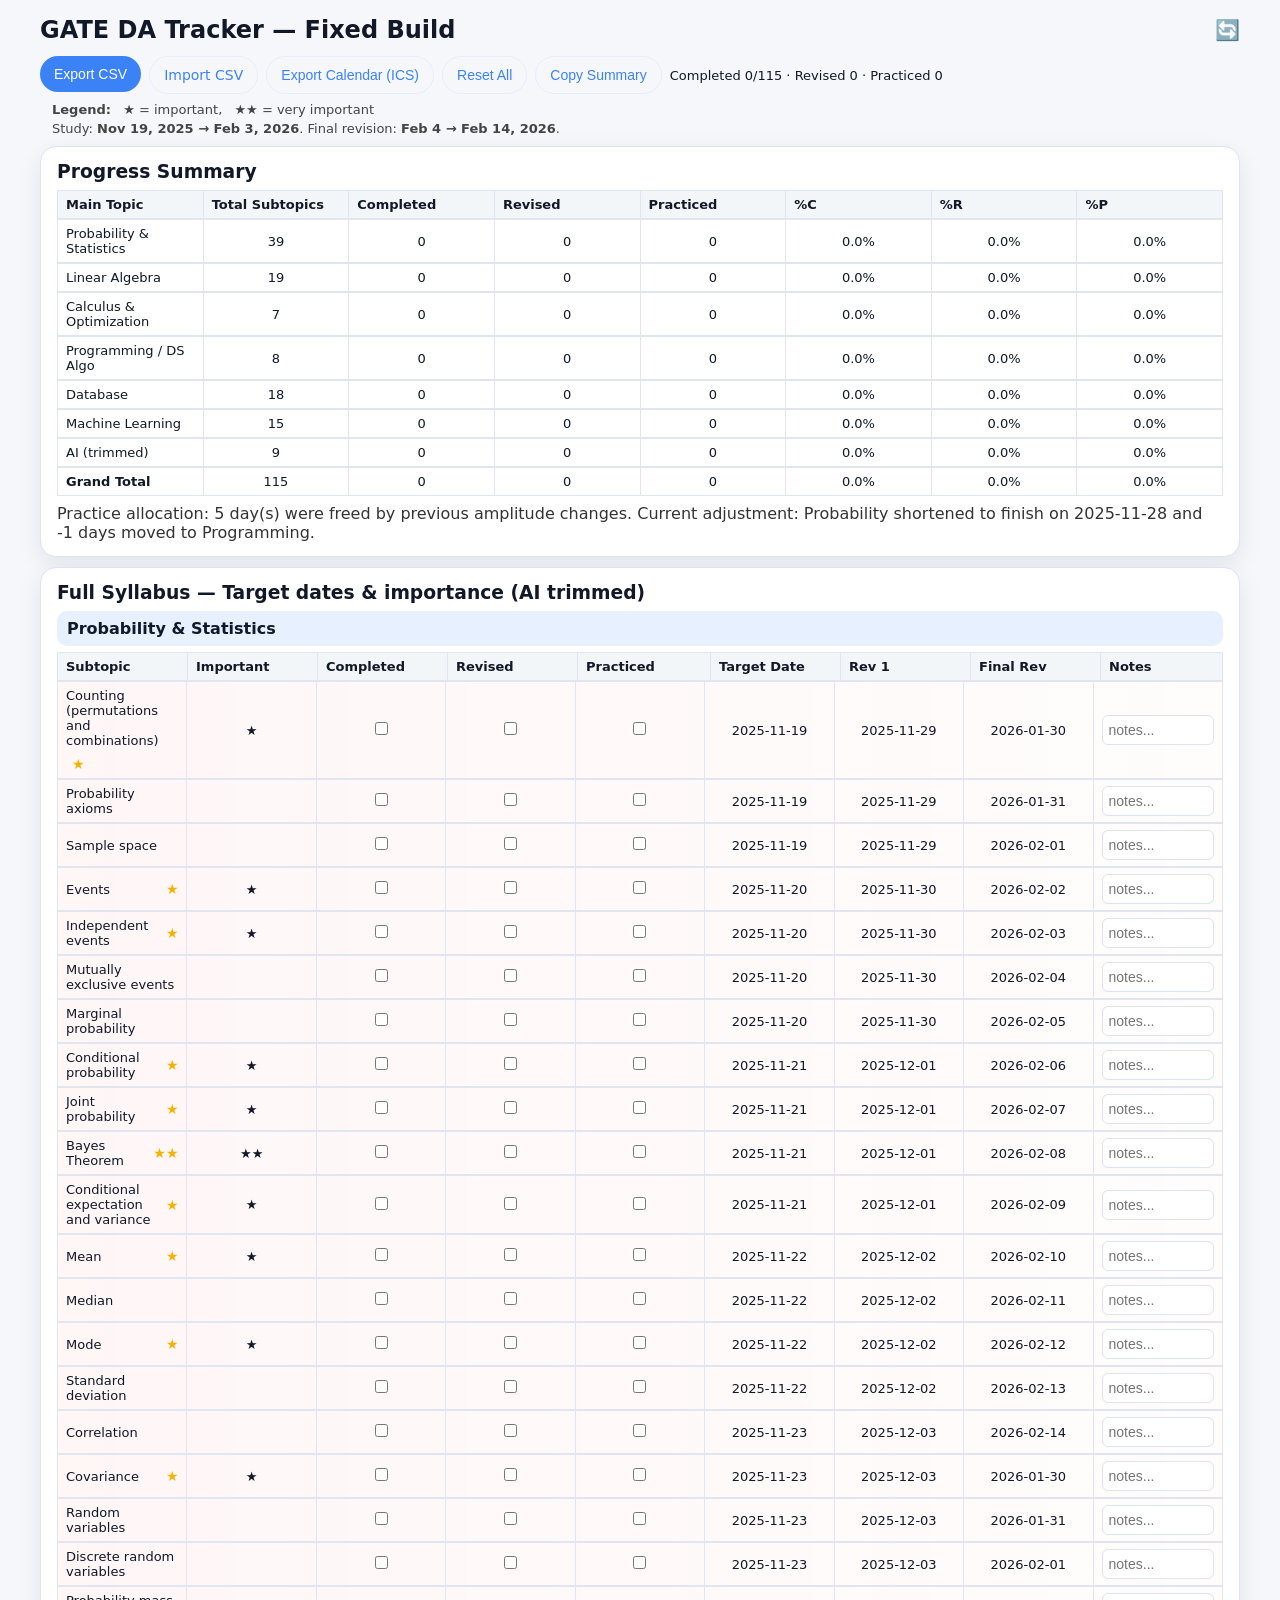
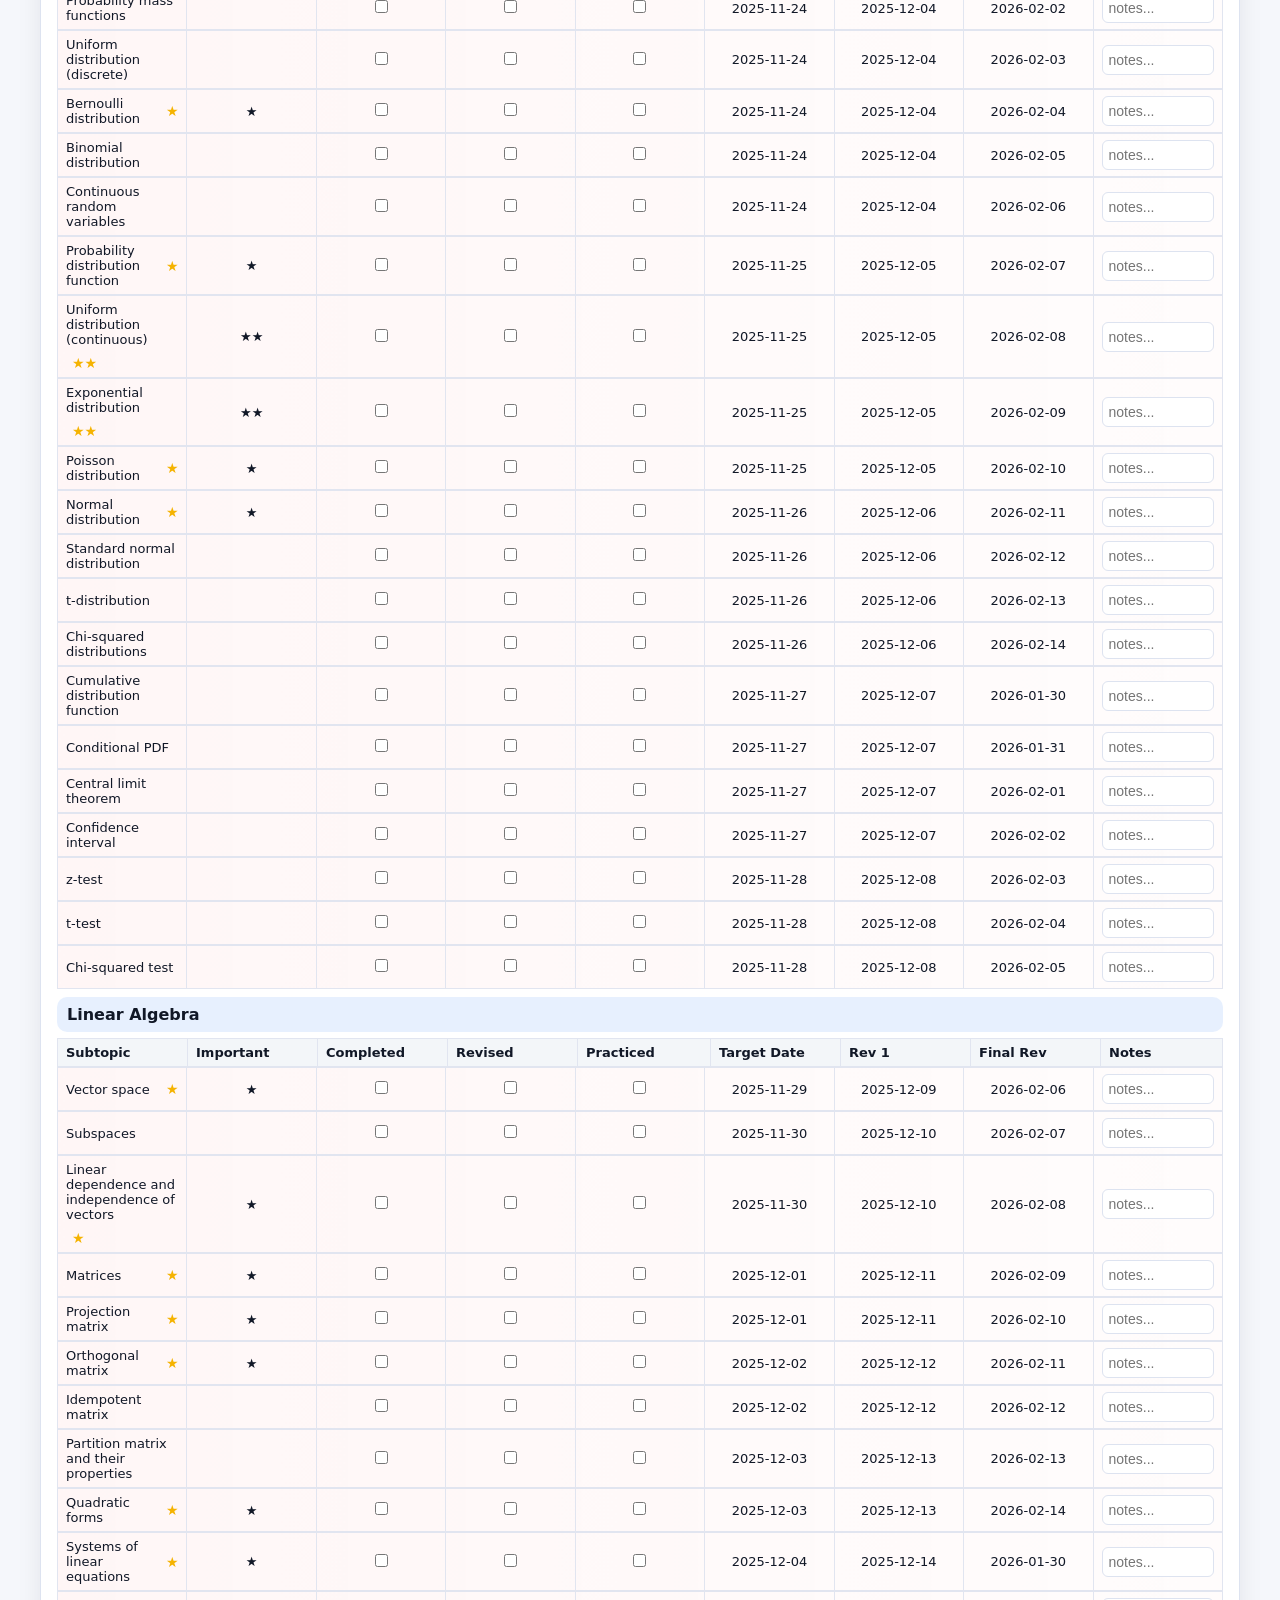
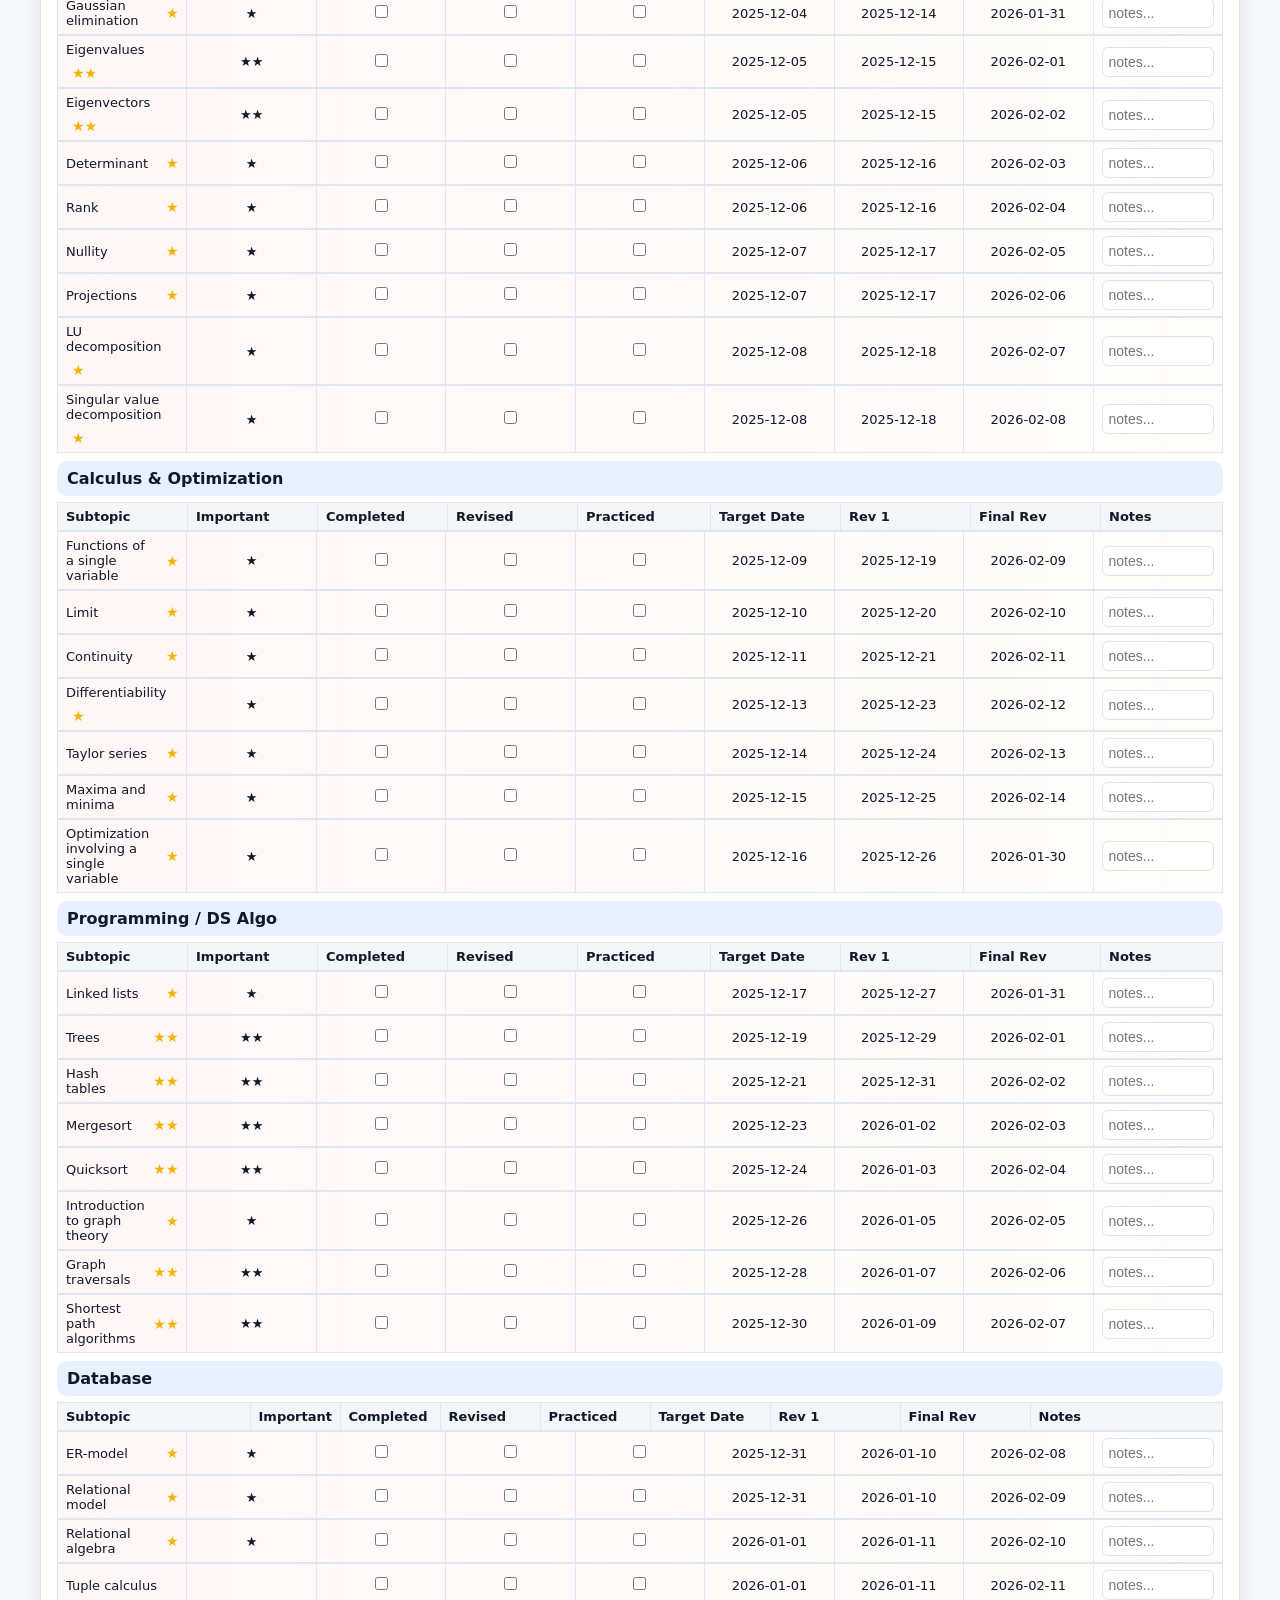
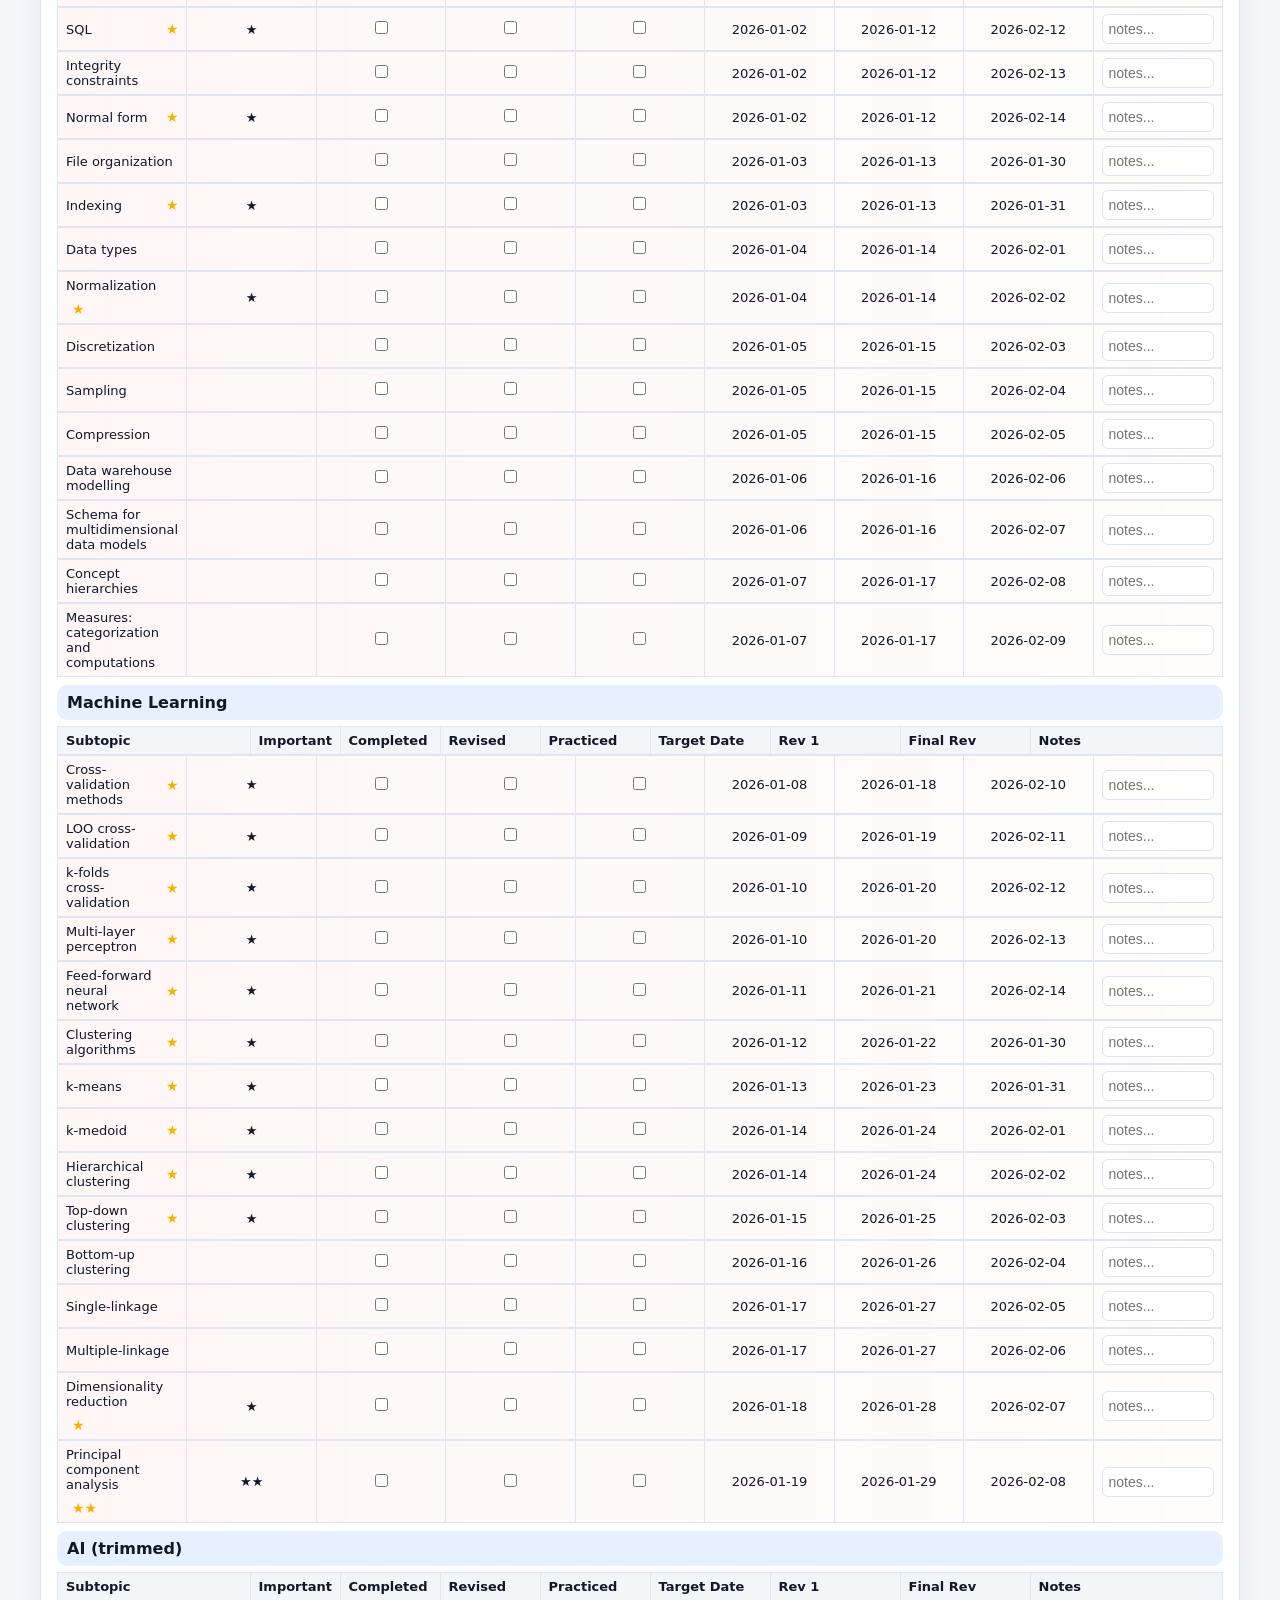
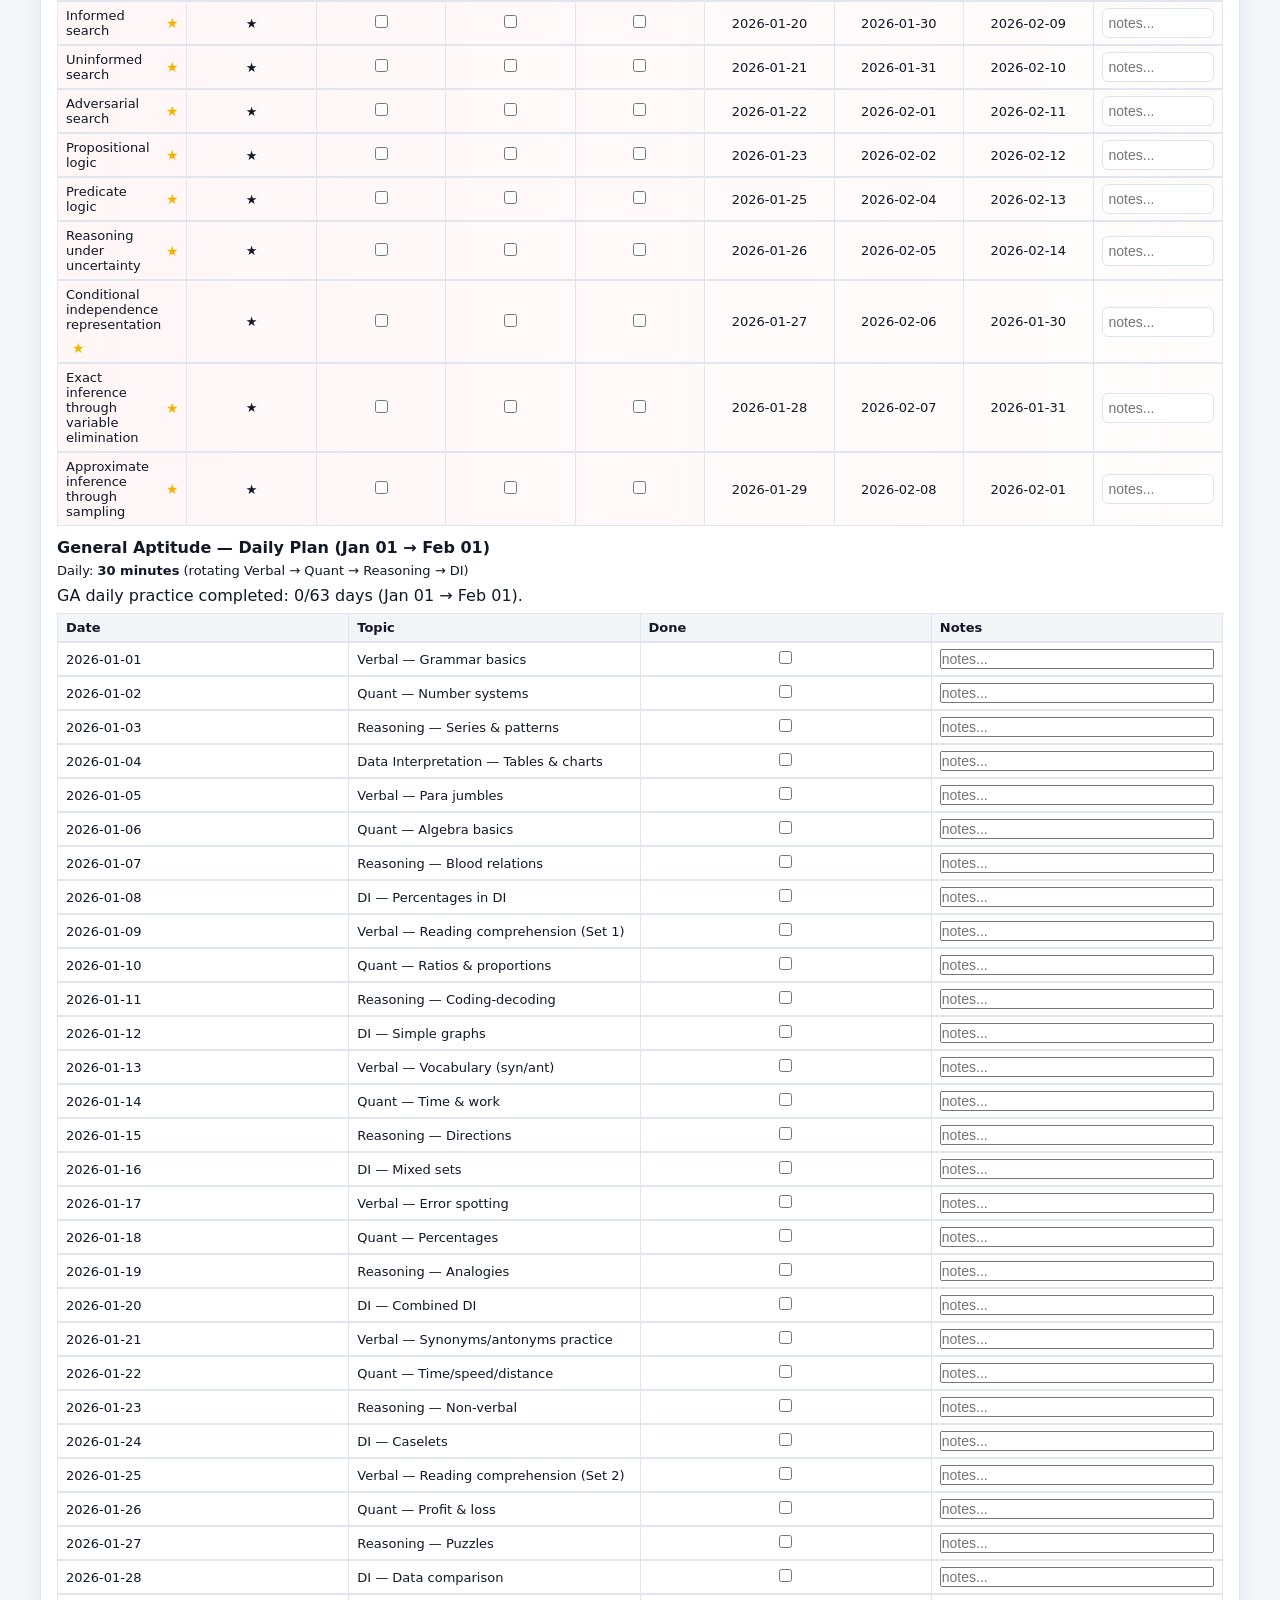
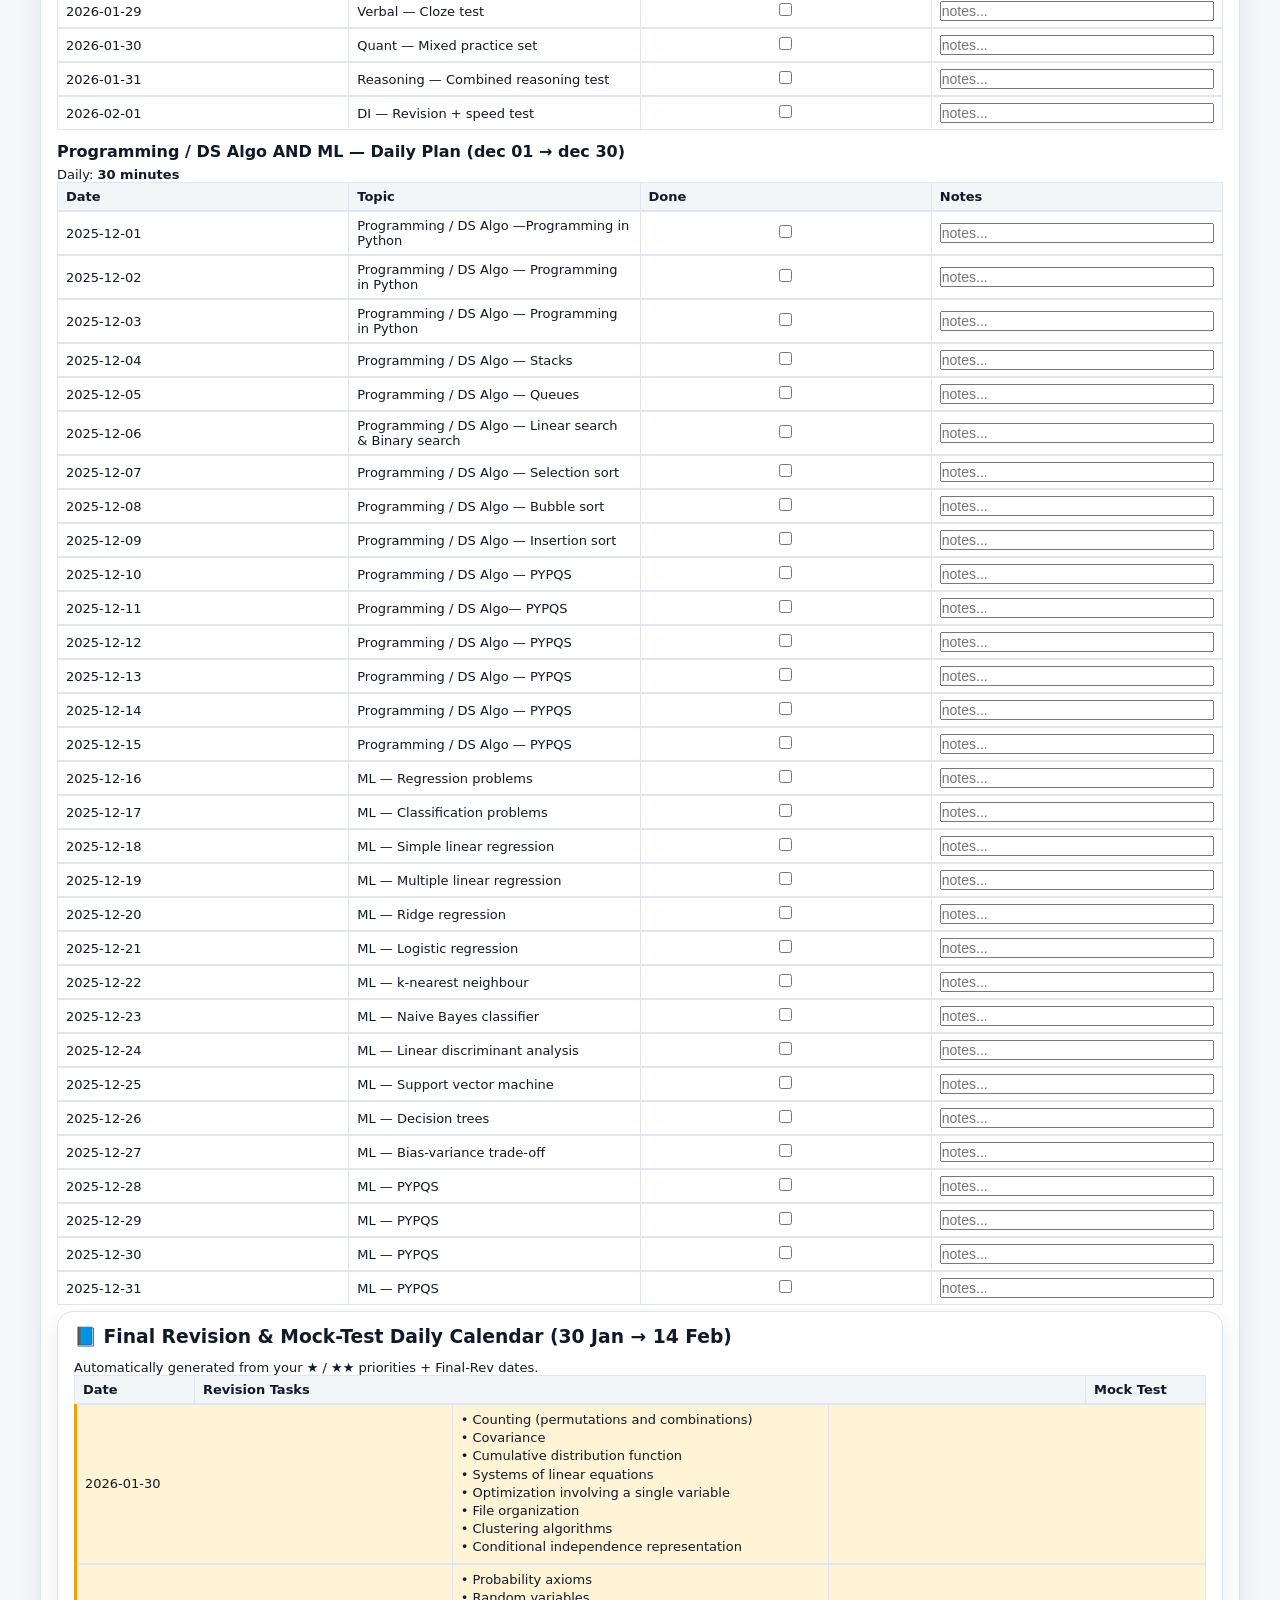
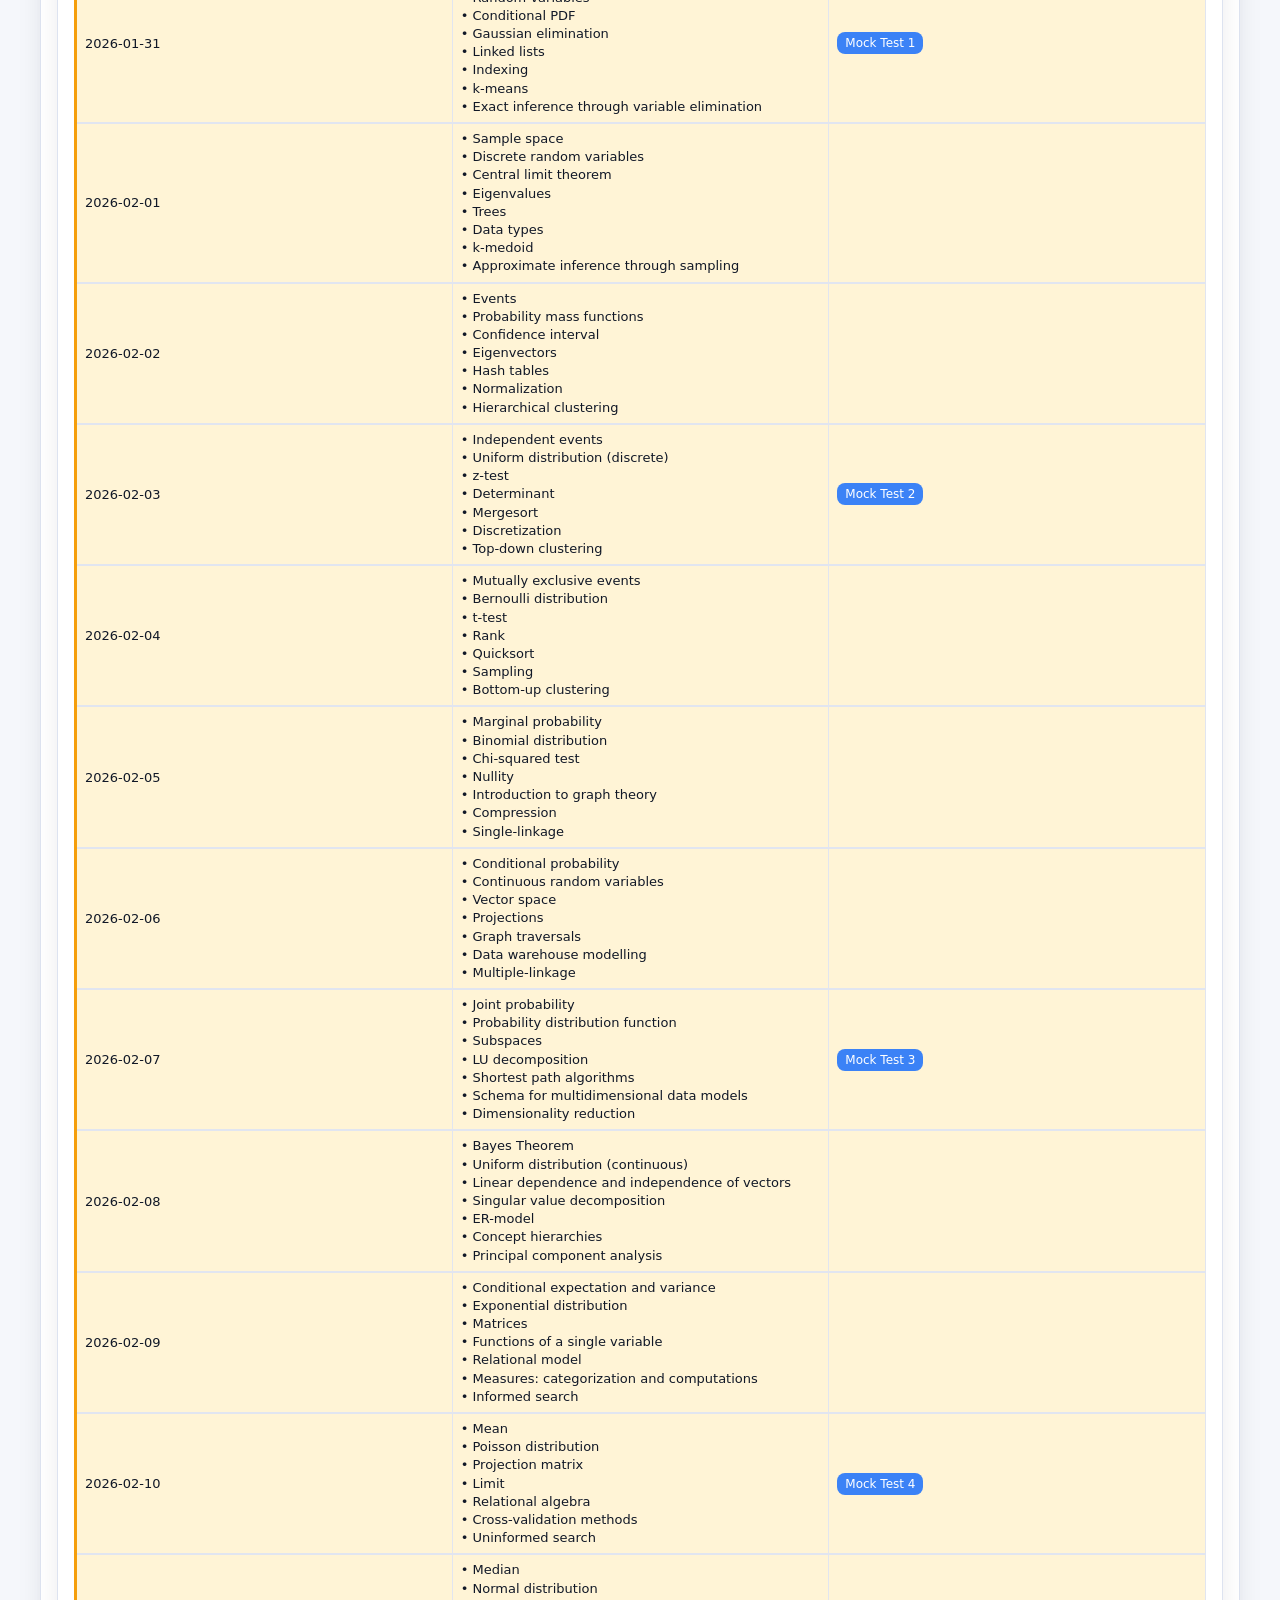
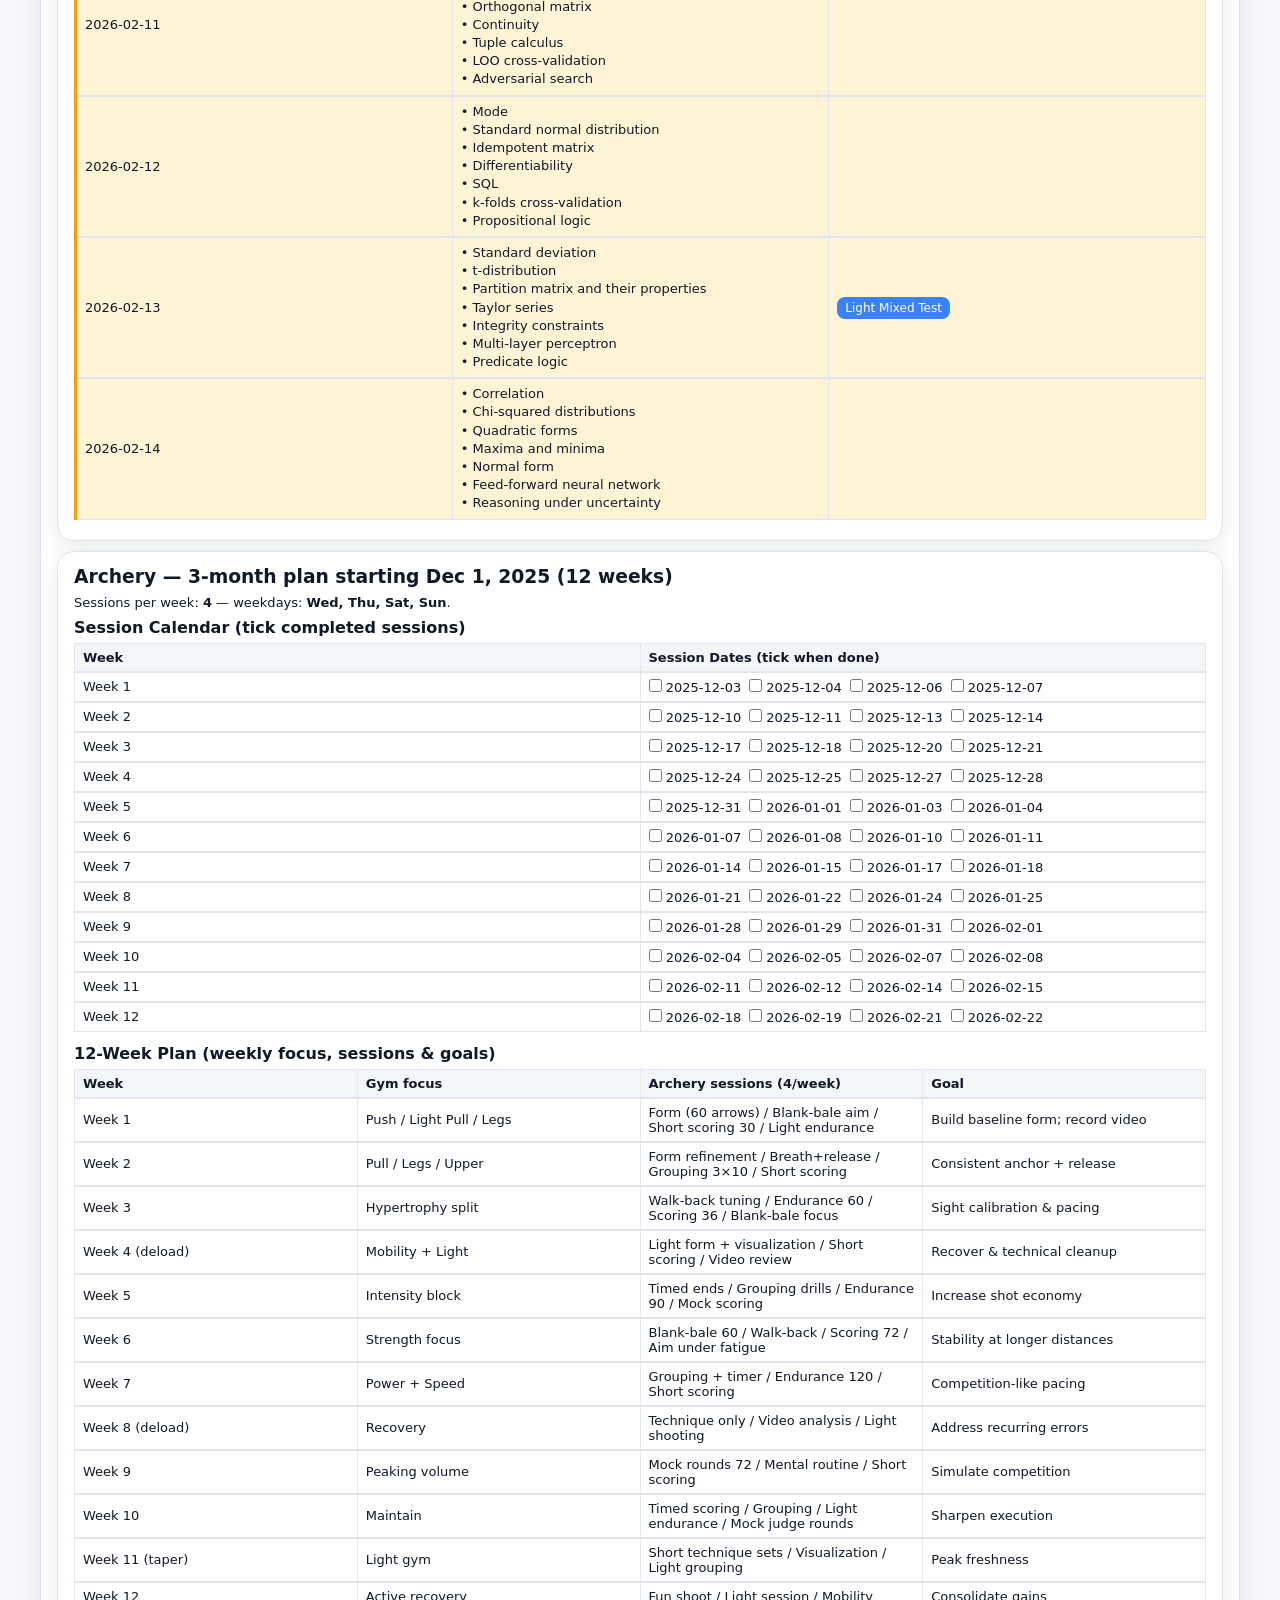
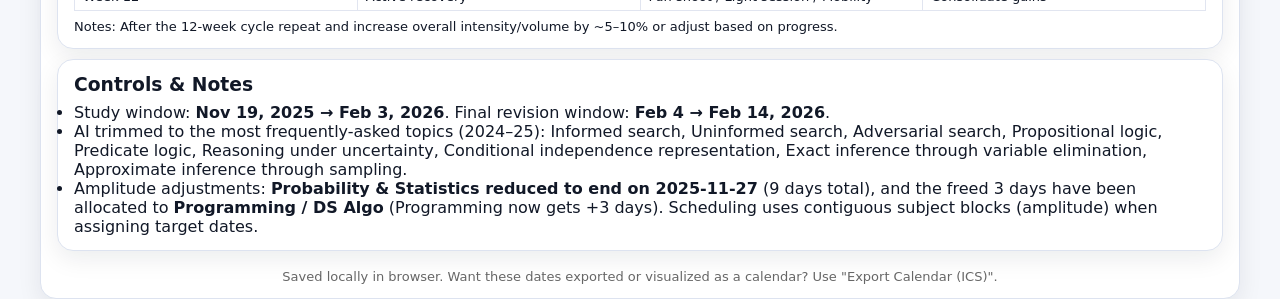
==== commit 160557d1: "new chagewsa are add" ====
--- a/index.html
+++ b/index.html
@@ -3,77 +3,12 @@
 <head>
 <meta charset="utf-8" />
 <meta name="viewport" content="width=device-width,initial-scale=1" />
-<title>GATE DA Tracker — Updated Amplitudes (Probability → Programming) + GA</title>
-<style>
-:root{
-  --accent:#0078d7; --bg:#f6f9fa; --card:#fff; --border:#d0d3db; --text:#222;
-  --grand:#ffe5b6; --ok:#36d07b; --warn:#ffb86b; --bad:#ff6b6b;
-}
-*{box-sizing:border-box}
-body{margin:0;font-family:Segoe UI,Arial,sans-serif;background:var(--bg);color:var(--text);padding:18px}
-h1{color:var(--accent);text-align:center;margin:6px 0 18px}
-.container{max-width:1200px;margin:0 auto}
-.controls{display:flex;gap:8px;flex-wrap:wrap;justify-content:center;margin-bottom:12px;align-items:center}
-.btn{background:var(--accent);color:#fff;padding:8px 12px;border-radius:8px;border:0;cursor:pointer;font-weight:600}
-.btn.ghost{background:#fff;color:var(--text);border:1px solid var(--border)}
-.card{background:var(--card);border:1px solid var(--border);border-radius:10px;padding:12px;margin-bottom:12px;box-shadow:0 2px 8px rgba(0,0,0,0.04)}
-.details{margin-bottom:8px}
-details summary{background:linear-gradient(90deg,var(--accent),#36b0ff);color:#fff;padding:12px;border-radius:6px;cursor:pointer}
-.table{width:100%;border-collapse:collapse}
-.table th,.table td{border:1px solid var(--border);padding:8px;text-align:left;font-size:13px;vertical-align:middle}
-.table th{background:#f3f6f9}
-.progress{height:12px;background:#eee;border-radius:8px;overflow:hidden}
-.progress > span{height:100%;display:block;background:linear-gradient(90deg,#36d07b,#7c8cff);width:0%}
-.badge{display:inline-block;padding:4px 8px;border-radius:999px;background:#fff;border:1px solid var(--border);font-size:13px}
-.small{font-size:13px}
-.footer{color:#666;text-align:center;margin-top:18px;font-size:13px}
-.refresh-btn{background:none;border:0;font-size:20px;cursor:pointer}
-.note{width:100%;padding:6px;border:1px solid var(--border);border-radius:6px}
-.row-overdue{background:linear-gradient(90deg, rgba(255,107,107,0.06), rgba(255,107,107,0.02));}
-.row-due-soon{background:linear-gradient(90deg, rgba(255,184,107,0.05), rgba(255,184,107,0.02));}
-.row-done{background:linear-gradient(90deg, rgba(54,208,123,0.06), rgba(124,140,255,0.02));}
-.date-cell{white-space:nowrap;font-size:13px}
-.note-field{width:100%}
-.star{color:#f5b301;margin-left:6px;font-size:14px}
-.legend{font-size:13px;color:#444}
-.subtopic-wrap{display:flex;align-items:center;gap:8px}
-.subtopic-name{flex:1}
-@media (max-width:760px){.table th,.table td{font-size:12px}}
-
-/* --- Mobile & touch improvements --- */
-.subtopic-wrap{flex-wrap:wrap}
-.btn{padding:10px 14px}
-.table{display:block;overflow:auto;-webkit-overflow-scrolling:touch;width:100%}
-.table th,.table td{min-width:140px}
-.table thead{display:block}
-.table tbody{display:block}
-.table tr{display:table;width:100%;table-layout:fixed}
-.note-field{font-size:14px}
-.date-cell{white-space:normal}
-@media (max-width:760px){
-  body{padding:10px}
-  .container{padding:0 8px}
-  .controls{flex-direction:column;align-items:stretch;gap:6px}
-  .controls .btn, .controls .ghost{width:100%;text-align:center}
-  .legend{margin-left:0;margin-top:8px}
-  h1{font-size:20px}
-  .card{padding:10px}
-  .table th,.table td{font-size:13px;min-width:120px}
-  .table{border:0}
-  .table th{background:transparent}
-  .footer{font-size:13px}
-  details summary{font-size:15px;padding:10px}
-  .archery-plan-detailed td{font-size:13px}
-  .note-field{font-size:14px}
-}
-</style>
+<title>GATE DA Tracker </title>
+<link rel="stylesheet" href="app.css" />
 </head>
 <body>
-<!-- Uploaded file reference (for your convenience):
-     /mnt/data/GATE DA Prep Tracker.html
-     -->
 <div class="container">
-  <h1>GATE DA Tracker — Updated Amplitudes
+  <h1>GATE DA Tracker — Fixed Build
     <button class="refresh-btn" title="Reload" onclick="location.reload()">🔄</button>
   </h1>
 
@@ -83,6 +18,7 @@
       Import CSV
       <input type="file" id="fileInput" accept=".csv" style="display:none">
     </label>
+    <button class="btn ghost" id="exportIcsBtn">Export Calendar (ICS)</button>
     <button class="btn ghost" id="clearStorage">Reset All</button>
     <button class="btn ghost" id="copySummary">Copy Summary</button>
 
@@ -107,7 +43,7 @@
     <details open class="details">
       <summary><b>Probability &amp; Statistics</b></summary>
       <table class="table" id="topic-Probability & Statistics">
-        <thead><tr><th>Subtopic</th><th style="width:90px">Important</th><th style="width:100px">Completed</th><th style="width:100px">Revised</th><th style="width:110px">Practiced</th><th style="width:120px">Target Date</th><th style="width:130px">Rev 1</th><th style="width:130px">Final Rev</th><th>Notes</th></tr></thead>
+        <thead><tr><th style="width: 130px;">Subtopic</th><th style="width:130px">Important</th><th style="width:130px">Completed</th><th style="width:130px">Revised</th><th style="width:133px">Practiced</th><th style="width:130px">Target Date</th><th style="width:130px">Rev 1</th><th style="width:130px">Final Rev</th><th>Notes</th></tr></thead>
         <tbody></tbody>
       </table>
     </details>
@@ -115,37 +51,49 @@
     <!-- Linear Algebra -->
     <details open class="details">
       <summary><b>Linear Algebra</b></summary>
-      <table class="table" id="topic-Linear Algebra"><thead><tr><th>Subtopic</th><th style="width:90px">Important</th><th style="width:100px">Completed</th><th style="width:100px">Revised</th><th style="width:110px">Practiced</th><th style="width:120px">Target Date</th><th style="width:130px">Rev 1</th><th style="width:130px">Final Rev</th><th>Notes</th></tr></thead><tbody></tbody></table>
+      <table class="table" id="topic-Linear Algebra">
+        <thead><tr><th style="width: 130px;">Subtopic</th><th style="width:130px">Important</th><th style="width:130px">Completed</th><th style="width:130px">Revised</th><th style="width:133px">Practiced</th><th style="width:130px">Target Date</th><th style="width:130px">Rev 1</th><th style="width:130px">Final Rev</th><th>Notes</th></tr></thead>
+        <tbody></tbody></table>
     </details>
 
     <!-- Calculus & Optimization -->
     <details open class="details">
       <summary><b>Calculus &amp; Optimization</b></summary>
-      <table class="table" id="topic-Calculus & Optimization"><thead><tr><th>Subtopic</th><th style="width:90px">Important</th><th style="width:100px">Completed</th><th style="width:100px">Revised</th><th style="width:110px">Practiced</th><th style="width:120px">Target Date</th><th style="width:130px">Rev 1</th><th style="width:130px">Final Rev</th><th>Notes</th></tr></thead><tbody></tbody></table>
+      <table class="table" id="topic-Calculus & Optimization">
+        <thead><tr><th style="width: 130px;">Subtopic</th><th style="width:130px">Important</th><th style="width:130px">Completed</th><th style="width:130px">Revised</th><th style="width:133px">Practiced</th><th style="width:130px">Target Date</th><th style="width:130px">Rev 1</th><th style="width:130px">Final Rev</th><th>Notes</th></tr></thead>
+        <tbody></tbody></table>
     </details>
 
     <!-- Programming / DS Algo -->
     <details open class="details">
       <summary><b>Programming / DS Algo</b></summary>
-      <table class="table" id="topic-Programming"><thead><tr><th>Subtopic</th><th style="width:90px">Important</th><th style="width:100px">Completed</th><th style="width:100px">Revised</th><th style="width:110px">Practiced</th><th style="width:120px">Target Date</th><th style="width:130px">Rev 1</th><th style="width:130px">Final Rev</th><th>Notes</th></tr></thead><tbody></tbody></table>
+      <table class="table" id="topic-Programming">
+       <thead><tr><th style="width: 130px;">Subtopic</th><th style="width:130px">Important</th><th style="width:130px">Completed</th><th style="width:130px">Revised</th><th style="width:133px">Practiced</th><th style="width:130px">Target Date</th><th style="width:130px">Rev 1</th><th style="width:130px">Final Rev</th><th>Notes</th></tr></thead>
+        <tbody></tbody></table>
     </details>
 
     <!-- Database -->
     <details open class="details">
       <summary><b>Database</b></summary>
-      <table class="table" id="topic-Database"><thead><tr><th>Subtopic</th><th style="width:90px">Important</th><th style="width:100px">Completed</th><th style="width:100px">Revised</th><th style="width:110px">Practiced</th><th style="width:120px">Target Date</th><th style="width:130px">Rev 1</th><th style="width:130px">Final Rev</th><th>Notes</th></tr></thead><tbody></tbody></table>
+      <table class="table" id="topic-Database"><thead>
+        <tr><th>Subtopic</th><th style="width:90px">Important</th><th style="width:100px">Completed</th><th style="width:100px">Revised</th><th style="width:110px">Practiced</th><th style="width:120px">Target Date</th><th style="width:130px">Rev 1</th><th style="width:130px">Final Rev</th><th>Notes</th></tr></thead>
+        <tbody></tbody></table>
     </details>
 
     <!-- Machine Learning -->
     <details open class="details">
       <summary><b>Machine Learning</b></summary>
-      <table class="table" id="topic-Machine Learning"><thead><tr><th>Subtopic</th><th style="width:90px">Important</th><th style="width:100px">Completed</th><th style="width:100px">Revised</th><th style="width:110px">Practiced</th><th style="width:120px">Target Date</th><th style="width:130px">Rev 1</th><th style="width:130px">Final Rev</th><th>Notes</th></tr></thead><tbody></tbody></table>
+      <table class="table" id="topic-Machine Learning"><thead>
+        <tr><th>Subtopic</th><th style="width:90px">Important</th><th style="width:100px">Completed</th><th style="width:100px">Revised</th><th style="width:110px">Practiced</th><th style="width:120px">Target Date</th><th style="width:130px">Rev 1</th><th style="width:130px">Final Rev</th><th>Notes</th></tr></thead>
+        <tbody></tbody></table>
     </details>
 
     <!-- AI (trimmed) -->
     <details open class="details">
       <summary><b>AI (trimmed)</b></summary>
-      <table class="table" id="topic-AI"><thead><tr><th>Subtopic</th><th style="width:90px">Important</th><th style="width:100px">Completed</th><th style="width:100px">Revised</th><th style="width:110px">Practiced</th><th style="width:120px">Target Date</th><th style="width:130px">Rev 1</th><th style="width:130px">Final Rev</th><th>Notes</th></tr></thead><tbody></tbody></table>
+      <table class="table" id="topic-AI"><thead>
+        <tr><th>Subtopic</th><th style="width:90px">Important</th><th style="width:100px">Completed</th><th style="width:100px">Revised</th><th style="width:110px">Practiced</th><th style="width:120px">Target Date</th><th style="width:130px">Rev 1</th><th style="width:130px">Final Rev</th><th>Notes</th></tr></thead>
+        <tbody></tbody></table>
     </details>
 
       <!-- GA daily plan embedded inside syllabus card as requested -->
@@ -156,46 +104,103 @@
         <table class="table" id="ga-daily-plan">
           <thead><tr><th>Date</th><th>Topic</th><th>Done</th><th>Notes</th></tr></thead>
           <tbody>
-            <tr><td>2026-01-01</td><td>Verbal — Grammar basics</td><td style="text-align:center"><input type="checkbox" data-ga="2026-01-01"></td><td><input class="note-field" data-ga-note="2026-01-01" placeholder="notes..."></td></tr>
-            <tr><td>2026-01-02</td><td>Quant — Number systems</td><td style="text-align:center"><input type="checkbox" data-ga="2026-01-02"></td><td><input class="note-field" data-ga-note="2026-01-02" placeholder="notes..."></td></tr>
-            <tr><td>2026-01-03</td><td>Reasoning — Series &amp; patterns</td><td style="text-align:center"><input type="checkbox" data-ga="2026-01-03"></td><td><input class="note-field" data-ga-note="2026-01-03" placeholder="notes..."></td></tr>
-            <tr><td>2026-01-04</td><td>Data Interpretation — Tables &amp; charts</td><td style="text-align:center"><input type="checkbox" data-ga="2026-01-04"></td><td><input class="note-field" data-ga-note="2026-01-04" placeholder="notes..."></td></tr>
-            <tr><td>2026-01-05</td><td>Verbal — Para jumbles</td><td style="text-align:center"><input type="checkbox" data-ga="2026-01-05"></td><td><input class="note-field" data-ga-note="2026-01-05" placeholder="notes..."></td></tr>
-            <tr><td>2026-01-06</td><td>Quant — Algebra basics</td><td style="text-align:center"><input type="checkbox" data-ga="2026-01-06"></td><td><input class="note-field" data-ga-note="2026-01-06" placeholder="notes..."></td></tr>
-            <tr><td>2026-01-07</td><td>Reasoning — Blood relations</td><td style="text-align:center"><input type="checkbox" data-ga="2026-01-07"></td><td><input class="note-field" data-ga-note="2026-01-07" placeholder="notes..."></td></tr>
-            <tr><td>2026-01-08</td><td>DI — Percentages in DI</td><td style="text-align:center"><input type="checkbox" data-ga="2026-01-08"></td><td><input class="note-field" data-ga-note="2026-01-08" placeholder="notes..."></td></tr>
-            <tr><td>2026-01-09</td><td>Verbal — Reading comprehension (Set 1)</td><td style="text-align:center"><input type="checkbox" data-ga="2026-01-09"></td><td><input class="note-field" data-ga-note="2026-01-09" placeholder="notes..."></td></tr>
-            <tr><td>2026-01-10</td><td>Quant — Ratios &amp; proportions</td><td style="text-align:center"><input type="checkbox" data-ga="2026-01-10"></td><td><input class="note-field" data-ga-note="2026-01-10" placeholder="notes..."></td></tr>
-            <tr><td>2026-01-11</td><td>Reasoning — Coding-decoding</td><td style="text-align:center"><input type="checkbox" data-ga="2026-01-11"></td><td><input class="note-field" data-ga-note="2026-01-11" placeholder="notes..."></td></tr>
-            <tr><td>2026-01-12</td><td>DI — Simple graphs</td><td style="text-align:center"><input type="checkbox" data-ga="2026-01-12"></td><td><input class="note-field" data-ga-note="2026-01-12" placeholder="notes..."></td></tr>
-            <tr><td>2026-01-13</td><td>Verbal — Vocabulary (syn/ant)</td><td style="text-align:center"><input type="checkbox" data-ga="2026-01-13"></td><td><input class="note-field" data-ga-note="2026-01-13" placeholder="notes..."></td></tr>
-            <tr><td>2026-01-14</td><td>Quant — Time &amp; work</td><td style="text-align:center"><input type="checkbox" data-ga="2026-01-14"></td><td><input class="note-field" data-ga-note="2026-01-14" placeholder="notes..."></td></tr>
-            <tr><td>2026-01-15</td><td>Reasoning — Directions</td><td style="text-align:center"><input type="checkbox" data-ga="2026-01-15"></td><td><input class="note-field" data-ga-note="2026-01-15" placeholder="notes..."></td></tr>
-            <tr><td>2026-01-16</td><td>DI — Mixed sets</td><td style="text-align:center"><input type="checkbox" data-ga="2026-01-16"></td><td><input class="note-field" data-ga-note="2026-01-16" placeholder="notes..."></td></tr>
-            <tr><td>2026-01-17</td><td>Verbal — Error spotting</td><td style="text-align:center"><input type="checkbox" data-ga="2026-01-17"></td><td><input class="note-field" data-ga-note="2026-01-17" placeholder="notes..."></td></tr>
-            <tr><td>2026-01-18</td><td>Quant — Percentages</td><td style="text-align:center"><input type="checkbox" data-ga="2026-01-18"></td><td><input class="note-field" data-ga-note="2026-01-18" placeholder="notes..."></td></tr>
-            <tr><td>2026-01-19</td><td>Reasoning — Analogies</td><td style="text-align:center"><input type="checkbox" data-ga="2026-01-19"></td><td><input class="note-field" data-ga-note="2026-01-19" placeholder="notes..."></td></tr>
-            <tr><td>2026-01-20</td><td>DI — Combined DI</td><td style="text-align:center"><input type="checkbox" data-ga="2026-01-20"></td><td><input class="note-field" data-ga-note="2026-01-20" placeholder="notes..."></td></tr>
-            <tr><td>2026-01-21</td><td>Verbal — Synonyms/antonyms practice</td><td style="text-align:center"><input type="checkbox" data-ga="2026-01-21"></td><td><input class="note-field" data-ga-note="2026-01-21" placeholder="notes..."></td></tr>
-            <tr><td>2026-01-22</td><td>Quant — Time/speed/distance</td><td style="text-align:center"><input type="checkbox" data-ga="2026-01-22"></td><td><input class="note-field" data-ga-note="2026-01-22" placeholder="notes..."></td></tr>
-            <tr><td>2026-01-23</td><td>Reasoning — Non-verbal</td><td style="text-align:center"><input type="checkbox" data-ga="2026-01-23"></td><td><input class="note-field" data-ga-note="2026-01-23" placeholder="notes..."></td></tr>
-            <tr><td>2026-01-24</td><td>DI — Caselets</td><td style="text-align:center"><input type="checkbox" data-ga="2026-01-24"></td><td><input class="note-field" data-ga-note="2026-01-24" placeholder="notes..."></td></tr>
-            <tr><td>2026-01-25</td><td>Verbal — Reading comprehension (Set 2)</td><td style="text-align:center"><input type="checkbox" data-ga="2026-01-25"></td><td><input class="note-field" data-ga-note="2026-01-25" placeholder="notes..."></td></tr>
-            <tr><td>2026-01-26</td><td>Quant — Profit &amp; loss</td><td style="text-align:center"><input type="checkbox" data-ga="2026-01-26"></td><td><input class="note-field" data-ga-note="2026-01-26" placeholder="notes..."></td></tr>
-            <tr><td>2026-01-27</td><td>Reasoning — Puzzles</td><td style="text-align:center"><input type="checkbox" data-ga="2026-01-27"></td><td><input class="note-field" data-ga-note="2026-01-27" placeholder="notes..."></td></tr>
-            <tr><td>2026-01-28</td><td>DI — Data comparison</td><td style="text-align:center"><input type="checkbox" data-ga="2026-01-28"></td><td><input class="note-field" data-ga-note="2026-01-28" placeholder="notes..."></td></tr>
-            <tr><td>2026-01-29</td><td>Verbal — Cloze test</td><td style="text-align:center"><input type="checkbox" data-ga="2026-01-29"></td><td><input class="note-field" data-ga-note="2026-01-29" placeholder="notes..."></td></tr>
-            <tr><td>2026-01-30</td><td>Quant — Mixed practice set</td><td style="text-align:center"><input type="checkbox" data-ga="2026-01-30"></td><td><input class="note-field" data-ga-note="2026-01-30" placeholder="notes..."></td></tr>
-            <tr><td>2026-01-31</td><td>Reasoning — Combined reasoning test</td><td style="text-align:center"><input type="checkbox" data-ga="2026-01-31"></td><td><input class="note-field" data-ga-note="2026-01-31" placeholder="notes..."></td></tr>
-            <tr><td>2026-02-01</td><td>DI — Revision + speed test</td><td style="text-align:center"><input type="checkbox" data-ga="2026-02-01"></td><td><input class="note-field" data-ga-note="2026-02-01" placeholder="notes..."></td></tr>
+            <tr><td>2026-01-01</td><td>Verbal — Grammar basics</td><td style="text-align:center"><input id="ga-2026-01-01" type="checkbox" data-ga="2026-01-01" aria-label="GA 2026-01-01"></td><td><input class="note-field" data-ga-note="2026-01-01" placeholder="notes..." aria-label="GA note 2026-01-01"></td></tr>
+            <tr><td>2026-01-02</td><td>Quant — Number systems</td><td style="text-align:center"><input id="ga-2026-01-02" type="checkbox" data-ga="2026-01-02" aria-label="GA 2026-01-02"></td><td><input class="note-field" data-ga-note="2026-01-02" placeholder="notes..." aria-label="GA note 2026-01-02"></td></tr>
+            <tr><td>2026-01-03</td><td>Reasoning — Series &amp; patterns</td><td style="text-align:center"><input id="ga-2026-01-03" type="checkbox" data-ga="2026-01-03" aria-label="GA 2026-01-03"></td><td><input class="notice note-field" data-ga-note="2026-01-03" placeholder="notes..." aria-label="GA note 2026-01-03"></td></tr>
+            <tr><td>2026-01-04</td><td>Data Interpretation — Tables &amp; charts</td><td style="text-align:center"><input id="ga-2026-01-04" type="checkbox" data-ga="2026-01-04" aria-label="GA 2026-01-04"></td><td><input class="note-field" data-ga-note="2026-01-04" placeholder="notes..." aria-label="GA note 2026-01-04"></td></tr>
+            <tr><td>2026-01-05</td><td>Verbal — Para jumbles</td><td style="text-align:center"><input id="ga-2026-01-05" type="checkbox" data-ga="2026-01-05" aria-label="GA 2026-01-05"></td><td><input class="note-field" data-ga-note="2026-01-05" placeholder="notes..." aria-label="GA note 2026-01-05"></td></tr>
+            <tr><td>2026-01-06</td><td>Quant — Algebra basics</td><td style="text-align:center"><input id="ga-2026-01-06" type="checkbox" data-ga="2026-01-06" aria-label="GA 2026-01-06"></td><td><input class="note-field" data-ga-note="2026-01-06" placeholder="notes..." aria-label="GA note 2026-01-06"></td></tr>
+            <tr><td>2026-01-07</td><td>Reasoning — Blood relations</td><td style="text-align:center"><input id="ga-2026-01-07" type="checkbox" data-ga="2026-01-07" aria-label="GA 2026-01-07"></td><td><input class="note-field" data-ga-note="2026-01-07" placeholder="notes..." aria-label="GA note 2026-01-07"></td></tr>
+            <tr><td>2026-01-08</td><td>DI — Percentages in DI</td><td style="text-align:center"><input id="ga-2026-01-08" type="checkbox" data-ga="2026-01-08" aria-label="GA 2026-01-08"></td><td><input class="note-field" data-ga-note="2026-01-08" placeholder="notes..." aria-label="GA note 2026-01-08"></td></tr>
+            <tr><td>2026-01-09</td><td>Verbal — Reading comprehension (Set 1)</td><td style="text-align:center"><input id="ga-2026-01-09" type="checkbox" data-ga="2026-01-09" aria-label="GA 2026-01-09"></td><td><input class="note-field" data-ga-note="2026-01-09" placeholder="notes..." aria-label="GA note 2026-01-09"></td></tr>
+            <tr><td>2026-01-10</td><td>Quant — Ratios &amp; proportions</td><td style="text-align:center"><input id="ga-2026-01-10" type="checkbox" data-ga="2026-01-10" aria-label="GA 2026-01-10"></td><td><input class="note-field" data-ga-note="2026-01-10" placeholder="notes..." aria-label="GA note 2026-01-10"></td></tr>
+            <tr><td>2026-01-11</td><td>Reasoning — Coding-decoding</td><td style="text-align:center"><input id="ga-2026-01-11" type="checkbox" data-ga="2026-01-11" aria-label="GA 2026-01-11"></td><td><input class="note-field" data-ga-note="2026-01-11" placeholder="notes..." aria-label="GA note 2026-01-11"></td></tr>
+            <tr><td>2026-01-12</td><td>DI — Simple graphs</td><td style="text-align:center"><input id="ga-2026-01-12" type="checkbox" data-ga="2026-01-12" aria-label="GA 2026-01-12"></td><td><input class="note-field" data-ga-note="2026-01-12" placeholder="notes..." aria-label="GA note 2026-01-12"></td></tr>
+            <tr><td>2026-01-13</td><td>Verbal — Vocabulary (syn/ant)</td><td style="text-align:center"><input id="ga-2026-01-13" type="checkbox" data-ga="2026-01-13" aria-label="GA 2026-01-13"></td><td><input class="note-field" data-ga-note="2026-01-13" placeholder="notes..." aria-label="GA note 2026-01-13"></td></tr>
+            <tr><td>2026-01-14</td><td>Quant — Time &amp; work</td><td style="text-align:center"><input id="ga-2026-01-14" type="checkbox" data-ga="2026-01-14" aria-label="GA 2026-01-14"></td><td><input class="note-field" data-ga-note="2026-01-14" placeholder="notes..." aria-label="GA note 2026-01-14"></td></tr>
+            <tr><td>2026-01-15</td><td>Reasoning — Directions</td><td style="text-align:center"><input id="ga-2026-01-15" type="checkbox" data-ga="2026-01-15" aria-label="GA 2026-01-15"></td><td><input class="note-field" data-ga-note="2026-01-15" placeholder="notes..." aria-label="GA note 2026-01-15"></td></tr>
+            <tr><td>2026-01-16</td><td>DI — Mixed sets</td><td style="text-align:center"><input id="ga-2026-01-16" type="checkbox" data-ga="2026-01-16" aria-label="GA 2026-01-16"></td><td><input class="note-field" data-ga-note="2026-01-16" placeholder="notes..." aria-label="GA note 2026-01-16"></td></tr>
+            <tr><td>2026-01-17</td><td>Verbal — Error spotting</td><td style="text-align:center"><input id="ga-2026-01-17" type="checkbox" data-ga="2026-01-17" aria-label="GA 2026-01-17"></td><td><input class="note-field" data-ga-note="2026-01-17" placeholder="notes..." aria-label="GA note 2026-01-17"></td></tr>
+            <tr><td>2026-01-18</td><td>Quant — Percentages</td><td style="text-align:center"><input id="ga-2026-01-18" type="checkbox" data-ga="2026-01-18" aria-label="GA 2026-01-18"></td><td><input class="note-field" data-ga-note="2026-01-18" placeholder="notes..." aria-label="GA note 2026-01-18"></td></tr>
+            <tr><td>2026-01-19</td><td>Reasoning — Analogies</td><td style="text-align:center"><input id="ga-2026-01-19" type="checkbox" data-ga="2026-01-19" aria-label="GA 2026-01-19"></td><td><input class="note-field" data-ga-note="2026-01-19" placeholder="notes..." aria-label="GA note 2026-01-19"></td></tr>
+            <tr><td>2026-01-20</td><td>DI — Combined DI</td><td style="text-align:center"><input id="ga-2026-01-20" type="checkbox" data-ga="2026-01-20" aria-label="GA 2026-01-20"></td><td><input class="note-field" data-ga-note="2026-01-20" placeholder="notes..." aria-label="GA note 2026-01-20"></td></tr>
+            <tr><td>2026-01-21</td><td>Verbal — Synonyms/antonyms practice</td><td style="text-align:center"><input id="ga-2026-01-21" type="checkbox" data-ga="2026-01-21" aria-label="GA 2026-01-21"></td><td><input class="note-field" data-ga-note="2026-01-21" placeholder="notes..." aria-label="GA note 2026-01-21"></td></tr>
+            <tr><td>2026-01-22</td><td>Quant — Time/speed/distance</td><td style="text-align:center"><input id="ga-2026-01-22" type="checkbox" data-ga="2026-01-22" aria-label="GA 2026-01-22"></td><td><input class="note-field" data-ga-note="2026-01-22" placeholder="notes..." aria-label="GA note 2026-01-22"></td></tr>
+            <tr><td>2026-01-23</td><td>Reasoning — Non-verbal</td><td style="text-align:center"><input id="ga-2026-01-23" type="checkbox" data-ga="2026-01-23" aria-label="GA 2026-01-23"></td><td><input class="note-field" data-ga-note="2026-01-23" placeholder="notes..." aria-label="GA note 2026-01-23"></td></tr>
+            <tr><td>2026-01-24</td><td>DI — Caselets</td><td style="text-align:center"><input id="ga-2026-01-24" type="checkbox" data-ga="2026-01-24" aria-label="GA 2026-01-24"></td><td><input class="note-field" data-ga-note="2026-01-24" placeholder="notes..." aria-label="GA note 2026-01-24"></td></tr>
+            <tr><td>2026-01-25</td><td>Verbal — Reading comprehension (Set 2)</td><td style="text-align:center"><input id="ga-2026-01-25" type="checkbox" data-ga="2026-01-25" aria-label="GA 2026-01-25"></td><td><input class="note-field" data-ga-note="2026-01-25" placeholder="notes..." aria-label="GA note 2026-01-25"></td></tr>
+            <tr><td>2026-01-26</td><td>Quant — Profit &amp; loss</td><td style="text-align:center"><input id="ga-2026-01-26" type="checkbox" data-ga="2026-01-26" aria-label="GA 2026-01-26"></td><td><input class="note-field" data-ga-note="2026-01-26" placeholder="notes..." aria-label="GA note 2026-01-26"></td></tr>
+            <tr><td>2026-01-27</td><td>Reasoning — Puzzles</td><td style="text-align:center"><input id="ga-2026-01-27" type="checkbox" data-ga="2026-01-27" aria-label="GA 2026-01-27"></td><td><input class="note-field" data-ga-note="2026-01-27" placeholder="notes..." aria-label="GA note 2026-01-27"></td></tr>
+            <tr><td>2026-01-28</td><td>DI — Data comparison</td><td style="text-align:center"><input id="ga-2026-01-28" type="checkbox" data-ga="2026-01-28" aria-label="GA 2026-01-28"></td><td><input class="note-field" data-ga-note="2026-01-28" placeholder="notes..." aria-label="GA note 2026-01-28"></td></tr>
+            <tr><td>2026-01-29</td><td>Verbal — Cloze test</td><td style="text-align:center"><input id="ga-2026-01-29" type="checkbox" data-ga="2026-01-29" aria-label="GA 2026-01-29"></td><td><input class="note-field" data-ga-note="2026-01-29" placeholder="notes..." aria-label="GA note 2026-01-29"></td></tr>
+            <tr><td>2026-01-30</td><td>Quant — Mixed practice set</td><td style="text-align:center"><input id="ga-2026-01-30" type="checkbox" data-ga="2026-01-30" aria-label="GA 2026-01-30"></td><td><input class="note-field" data-ga-note="2026-01-30" placeholder="notes..." aria-label="GA note 2026-01-30"></td></tr>
+            <tr><td>2026-01-31</td><td>Reasoning — Combined reasoning test</td><td style="text-align:center"><input id="ga-2026-01-31" type="checkbox" data-ga="2026-01-31" aria-label="GA 2026-01-31"></td><td><input class="note-field" data-ga-note="2026-01-31" placeholder="notes..." aria-label="GA note 2026-01-31"></td></tr>
+            <tr><td>2026-02-01</td><td>DI — Revision + speed test</td><td style="text-align:center"><input id="ga-2026-02-01" type="checkbox" data-ga="2026-02-01" aria-label="GA 2026-02-01"></td><td><input class="note-field" data-ga-note="2026-02-01" placeholder="notes..." aria-label="GA note 2026-02-01"></td></tr>
           </tbody>
         </table>
-
-        <p class="small" style="margin-top:8px">Reference syllabus uploaded: <a href="/mnt/data/GATE _GA_2025_Syllabus.pdf">GATE_GA_2025_Syllabus.pdf</a>. :contentReference[oaicite:1]{index=1}</p>
       </div>
-    </details>
-
-  </div>
+            <!-- Programming / DS Algo daily plan embedded inside syllabus card as requested -->
+    <div style="margin-top:12px">
+        <h4 style="margin:8px 0 6px">Programming / DS Algo AND ML — Daily Plan (dec 01 → dec 30)</h4>
+        <p class="small">Daily: <b>30 minutes</b> </p>
+
+        <table class="table" id="prog-daily-plan">
+          <thead><tr><th>Date</th><th>Topic</th><th>Done</th><th>Notes</th></tr></thead>
+          <tbody>
+            <tr><td>2025-12-01</td><td>Programming / DS Algo —Programming in Python</td><td style="text-align:center"><input id="ga-2025-12-01" type="checkbox" data-ga="2025-12-01" aria-label="GA 2025-12-01"></td><td><input class="note-field" data-ga-note="2025-12-01" placeholder="notes..." aria-label="GA note 2025-12-01"></td></tr>
+            <tr><td>2025-12-02</td><td>Programming / DS Algo — Programming in Python</td><td style="text-align:center"><input id="ga-2025-12-02" type="checkbox" data-ga="2025-12-02" aria-label="GA 2025-12-02"></td><td><input class="note-field" data-ga-note="2025-12-02" placeholder="notes..." aria-label="GA note 2025-12-02"></td></tr>
+            <tr><td>2025-12-03</td><td>Programming / DS Algo — Programming in Python</td><td style="text-align:center"><input id="ga-2025-12-03" type="checkbox" data-ga="2025-12-03" aria-label="GA 2025-12-03"></td><td><input class="notice note-field" data-ga-note="2025-12-03" placeholder="notes..." aria-label="GA note 2025-12-03"></td></tr>
+            <tr><td>2025-12-04</td><td>Programming / DS Algo — Stacks</td><td style="text-align:center"><input id="ga-2025-12-04" type="checkbox" data-ga="2025-12-04" aria-label="GA 2025-12-04"></td><td><input class="note-field" data-ga-note="2025-12-04" placeholder="notes..." aria-label="GA note 2025-12-04"></td></tr>
+            <tr><td>2025-12-05</td><td>Programming / DS Algo — Queues</td><td style="text-align:center"><input id="ga-2025-12-05" type="checkbox" data-ga="2025-12-05" aria-label="GA 2025-12-05"></td><td><input class="note-field" data-ga-note="2025-12-05" placeholder="notes..." aria-label="GA note 2025-12-05"></td></tr>
+            <tr><td>2025-12-06</td><td>Programming / DS Algo — Linear search &amp; Binary search </td><td style="text-align:center"><input id="ga-2025-12-06" type="checkbox" data-ga="2025-12-06" aria-label="GA 2025-12-06"></td><td><input class="note-field" data-ga-note="2025-12-06" placeholder="notes..." aria-label="GA note 2025-12-06"></td></tr>
+            <tr><td>2025-12-07</td><td>Programming / DS Algo — Selection sort </td><td style="text-align:center"><input id="ga-2025-12-07" type="checkbox" data-ga="2025-12-07" aria-label="GA 2025-12-07"></td><td><input class="note-field" data-ga-note="2025-12-07" placeholder="notes..." aria-label="GA note 2025-12-07"></td></tr>
+            <tr><td>2025-12-08</td><td>Programming / DS Algo — Bubble sort </td><td style="text-align:center"><input id="ga-2025-12-08" type="checkbox" data-ga="2025-12-08" aria-label="GA 2025-12-08"></td><td><input class="note-field" data-ga-note="2025-12-08" placeholder="notes..." aria-label="GA note 2025-12-08"></td></tr>
+            <tr><td>2025-12-09</td><td>Programming / DS Algo — Insertion sort </td><td style="text-align:center"><input id="ga-2025-12-09" type="checkbox" data-ga="2025-12-09" aria-label="GA 2025-12-09"></td><td><input class="note-field" data-ga-note="2025-12-09" placeholder="notes..." aria-label="GA note 2025-12-09"></td></tr>
+            <tr><td>2025-12-10</td><td>Programming / DS Algo — PYPQS</td><td style="text-align:center"><input id="ga-2025-12-10" type="checkbox" data-ga="2025-12-10" aria-label="GA 2025-12-10"></td><td><input class="note-field" data-ga-note="2025-12-10" placeholder="notes..." aria-label="GA note 2025-12-10"></td></tr>
+            <tr><td>2025-12-11</td><td>Programming / DS Algo— PYPQS</td><td style="text-align:center"><input id="ga-2025-12-11" type="checkbox" data-ga="2025-12-11" aria-label="GA 2025-12-11"></td><td><input class="note-field" data-ga-note="2025-12-11" placeholder="notes..." aria-label="GA note 2025-12-11"></td></tr>
+            <tr><td>2025-12-12</td><td>Programming / DS Algo — PYPQS</td><td style="text-align:center"><input id="ga-2025-12-12" type="checkbox" data-ga="2025-12-12" aria-label="GA 2025-12-12"></td><td><input class="note-field" data-ga-note="2025-12-12" placeholder="notes..." aria-label="GA note 2025-12-12"></td></tr>
+            <tr><td>2025-12-13</td><td>Programming / DS Algo — PYPQS</td><td style="text-align:center"><input id="ga-2025-12-13" type="checkbox" data-ga="2025-12-13" aria-label="GA 2025-12-13"></td><td><input class="note-field" data-ga-note="2025-12-13" placeholder="notes..." aria-label="GA note 2025-12-13"></td></tr>
+            <tr><td>2025-12-14</td><td>Programming / DS Algo — PYPQS</td><td style="text-align:center"><input id="ga-2025-12-14" type="checkbox" data-ga="2025-12-14" aria-label="GA 2025-12-14"></td><td><input class="note-field" data-ga-note="2025-12-14" placeholder="notes..." aria-label="GA note 2025-12-14"></td></tr>
+            <tr><td>2025-12-15</td><td>Programming / DS Algo — PYPQS</td><td style="text-align:center"><input id="ga-2025-12-15" type="checkbox" data-ga="2025-12-15" aria-label="GA 2025-12-15"></td><td><input class="note-field" data-ga-note="2025-12-15" placeholder="notes..." aria-label="GA note 2025-12-15"></td></tr>
+            <tr><td>2025-12-16</td><td>ML — Regression problems </td><td style="text-align:center"><input id="ga-2025-12-16" type="checkbox" data-ga="2025-12-16" aria-label="GA 2025-12-16"></td><td><input class="note-field" data-ga-note="2025-12-16" placeholder="notes..." aria-label="GA note 2025-12-16"></td></tr>
+            <tr><td>2025-12-17</td><td>ML — Classification problems </td><td style="text-align:center"><input id="ga-2025-12-17" type="checkbox" data-ga="2025-12-17" aria-label="GA 2025-12-17"></td><td><input class="note-field" data-ga-note="2025-12-17" placeholder="notes..." aria-label="GA note 2025-12-17"></td></tr>
+            <tr><td>2025-12-18</td><td>ML — Simple linear regression</td><td style="text-align:center"><input id="ga-2025-12-18" type="checkbox" data-ga="2025-12-18" aria-label="GA 2025-12-18"></td><td><input class="note-field" data-ga-note="2025-12-18" placeholder="notes..." aria-label="GA note 2025-12-18"></td></tr>
+            <tr><td>2025-12-19</td><td>ML — Multiple linear regression</td><td style="text-align:center"><input id="ga-2025-12-19" type="checkbox" data-ga="2025-12-19" aria-label="GA 2025-12-19"></td><td><input class="note-field" data-ga-note="2025-12-19" placeholder="notes..." aria-label="GA note 2025-12-19"></td></tr>
+            <tr><td>2025-12-20</td><td>ML — Ridge regression</td><td style="text-align:center"><input id="ga-2025-12-20" type="checkbox" data-ga="2025-12-20" aria-label="GA 2025-12-20"></td><td><input class="note-field" data-ga-note="2025-12-20" placeholder="notes..." aria-label="GA note 2025-12-20"></td></tr>
+            <tr><td>2025-12-21</td><td>ML — Logistic regression</td><td style="text-align:center"><input id="ga-2025-12-21" type="checkbox" data-ga="2025-12-21" aria-label="GA 2025-12-21"></td><td><input class="note-field" data-ga-note="2025-12-21" placeholder="notes..." aria-label="GA note 2025-12-21"></td></tr>
+            <tr><td>2025-12-22</td><td>ML — k-nearest neighbour</td><td style="text-align:center"><input id="ga-2025-12-22" type="checkbox" data-ga="2025-12-22" aria-label="GA 2025-12-22"></td><td><input class="note-field" data-ga-note="2025-12-22" placeholder="notes..." aria-label="GA note 2025-12-22"></td></tr>
+            <tr><td>2025-12-23</td><td>ML — Naive Bayes classifier</td><td style="text-align:center"><input id="ga-2025-12-23" type="checkbox" data-ga="2025-12-23" aria-label="GA 2025-12-23"></td><td><input class="note-field" data-ga-note="2025-12-23" placeholder="notes..." aria-label="GA note 2025-12-23"></td></tr>
+            <tr><td>2025-12-24</td><td>ML — Linear discriminant analysis</td><td style="text-align:center"><input id="ga-2025-12-24" type="checkbox" data-ga="2025-12-24" aria-label="GA 2025-12-24"></td><td><input class="note-field" data-ga-note="2025-12-24" placeholder="notes..." aria-label="GA note 2025-12-24"></td></tr>
+            <tr><td>2025-12-25</td><td>ML — Support vector machine</td><td style="text-align:center"><input id="ga-2025-12-25" type="checkbox" data-ga="2025-12-25" aria-label="GA 2025-12-25"></td><td><input class="note-field" data-ga-note="2025-12-25" placeholder="notes..." aria-label="GA note 2025-12-25"></td></tr>
+            <tr><td>2025-12-26</td><td>ML — Decision trees</td><td style="text-align:center"><input id="ga-2025-12-26" type="checkbox" data-ga="2025-12-26" aria-label="GA 2025-12-26"></td><td><input class="note-field" data-ga-note="2025-12-26" placeholder="notes..." aria-label="GA note 2025-12-26"></td></tr>
+            <tr><td>2025-12-27</td><td>ML — Bias-variance trade-off</td><td style="text-align:center"><input id="ga-2025-12-27" type="checkbox" data-ga="2025-12-27" aria-label="GA 2025-12-27"></td><td><input class="note-field" data-ga-note="2025-12-27" placeholder="notes..." aria-label="GA note 2025-12-27"></td></tr>
+            <tr><td>2025-12-28</td><td>ML — PYPQS</td><td style="text-align:center"><input id="ga-2025-12-28" type="checkbox" data-ga="2025-12-28" aria-label="GA 2025-12-28"></td><td><input class="note-field" data-ga-note="2025-12-28" placeholder="notes..." aria-label="GA note 2025-12-28"></td></tr>
+            <tr><td>2025-12-29</td><td>ML — PYPQS</td><td style="text-align:center"><input id="ga-2025-12-29" type="checkbox" data-ga="2025-12-29" aria-label="GA 2025-12-29"></td><td><input class="note-field" data-ga-note="2025-12-29" placeholder="notes..." aria-label="GA note 2025-12-29"></td></tr>
+            <tr><td>2025-12-30</td><td>ML — PYPQS</td><td style="text-align:center"><input id="ga-2025-12-30" type="checkbox" data-ga="2025-12-30" aria-label="GA 2025-12-30"></td><td><input class="note-field" data-ga-note="2025-12-30" placeholder="notes..." aria-label="GA note 2025-12-30"></td></tr>
+            <tr><td>2025-12-31</td><td>ML — PYPQS</td><td style="text-align:center"><input id="ga-2025-12-31" type="checkbox" data-ga="2025-12-31" aria-label="GA 2025-12-31"></td><td><input class="note-field" data-ga-note="2025-12-31" placeholder="notes..." aria-label="GA note 2025-12-31"></td></tr>
+          </tbody>
+        </table>
+      </div>
+      
+    </details>
+
+  <div class="card" id="revisionCalendarCard">
+    <h3 style="margin:0 0 12px">📘 Final Revision & Mock-Test Daily Calendar (30 Jan → 14 Feb)</h3>
+    <p class="small">Automatically generated from your ★ / ★★ priorities + Final-Rev dates.</p>
+
+    <table class="table" id="revisionCalendarTable">
+      <thead>
+        <tr>
+          <th style="width:120px">Date</th>
+          <th>Revision Tasks</th>
+          <th style="width:120px">Mock Test</th>
+        </tr>
+      </thead>
+      <tbody></tbody>
+    </table>
+  </div>
+
+
 
   <!-- Archery schedule + detailed plan -->
   <div class="card">
@@ -240,625 +245,8 @@
     </ul>
   </div>
 
-  <div class="footer">Saved locally in browser. Want these dates exported or visualized as a calendar? I can add that.</div>
+  <div class="footer">Saved locally in browser. Want these dates exported or visualized as a calendar? Use "Export Calendar (ICS)".</div>
 </div>
-
-<script>
-/* -------------------------
-   Syllabus arrays (AI trimmed to top frequent topics)
-------------------------- */
-window.P_STATS = [
-  'Counting (permutations and combinations)','Probability axioms','Sample space','Events','Independent events','Mutually exclusive events',
-  'Marginal probability','Conditional probability','Joint probability','Bayes Theorem','Conditional expectation and variance','Mean','Median','Mode',
-  'Standard deviation','Correlation','Covariance','Random variables','Discrete random variables','Probability mass functions',
-  'Uniform distribution (discrete)','Bernoulli distribution','Binomial distribution','Continuous random variables','Probability distribution function',
-  'Uniform distribution (continuous)','Exponential distribution','Poisson distribution','Normal distribution','Standard normal distribution',
-  't-distribution','Chi-squared distributions','Cumulative distribution function','Conditional PDF','Central limit theorem','Confidence interval',
-  'z-test','t-test','Chi-squared test'
-];
-
-window.LA = ['Vector space','Subspaces','Linear dependence and independence of vectors','Matrices','Projection matrix','Orthogonal matrix','Idempotent matrix','Partition matrix and their properties','Quadratic forms','Systems of linear equations','Gaussian elimination','Eigenvalues','Eigenvectors','Determinant','Rank','Nullity','Projections','LU decomposition','Singular value decomposition'];
-
-window.CALC = ['Functions of a single variable','Limit','Continuity','Differentiability','Taylor series','Maxima and minima','Optimization involving a single variable'];
-
-window.PROG = ['Programming in Python','Stacks','Queues','Linked lists','Trees','Hash tables','Linear search','Binary search','Selection sort','Bubble sort','Insertion sort','Mergesort','Quicksort','Introduction to graph theory','Graph traversals','Shortest path algorithms'];
-
-window.DB = ['ER-model','Relational model','Relational algebra','Tuple calculus','SQL','Integrity constraints','Normal form','File organization','Indexing','Data types','Normalization','Discretization','Sampling','Compression','Data warehouse modelling','Schema for multidimensional data models','Concept hierarchies','Measures: categorization and computations'];
-
-window.ML = ['Regression problems','Classification problems','Simple linear regression','Multiple linear regression','Ridge regression','Logistic regression','k-nearest neighbour','Naive Bayes classifier','Linear discriminant analysis','Support vector machine','Decision trees','Bias-variance trade-off','Cross-validation methods','LOO cross-validation','k-folds cross-validation','Multi-layer perceptron','Feed-forward neural network','Clustering algorithms','k-means','k-medoid','Hierarchical clustering','Top-down clustering','Bottom-up clustering','Single-linkage','Multiple-linkage','Dimensionality reduction','Principal component analysis'];
-
-window.AI = [
-  'Informed search',
-  'Uninformed search',
-  'Adversarial search',
-  'Propositional logic',
-  'Predicate logic',
-  'Reasoning under uncertainty',
-  'Conditional independence representation',
-  'Exact inference through variable elimination',
-  'Approximate inference through sampling'
-];
-
-/* -------------------------
-   General Aptitude (GA) — parsed from uploaded syllabus PDF
-   Source file: /mnt/data/GATE _GA_2025_Syllabus.pdf
-------------------------- */
-
-/* -------------------------
-   IMPORTANCE (0,1,2)
-------------------------- */
-const IMPORTANCE = {
-  'Probability & Statistics': [1,0,0,1,1,0,0,1,1,2,1,1,0,1,0,0,1,0,0,0,0,1,0,0,1,2,2,1,1,0,0,0,0],
-  'Linear Algebra': [1,0,1,1,1,1,0,0,1,1,1,2,2,1,1,1,1,1,1],
-  'Calculus & Optimization': [1,1,1,1,1,1,1],
-  'Programming': [0,1,1,1,2,2,0,1,0,0,0,2,2,1,2,2],
-  'Database': [1,1,1,0,1,0,1,0,1,0,1,0,0,0,0,0,0,0],
-  'Machine Learning': [1,1,1,1,1,1,1,1,1,1,1,1,1,1,1,1,1,1,1,1,1,1,0,0,0,1,2],
-  'AI': [1,1,1,1,1,1,1,1,1],
-};
-
-/* -------------------------
-   Scheduling config
-------------------------- */
-const studyStart = new Date('2025-11-19'); // inclusive
-const studyEnd   = new Date('2026-02-03'); // inclusive
-const finalRevWindowStart = new Date('2026-02-04');
-const finalRevWindowEnd = new Date('2026-02-14');
-const rev1OffsetDays = 10;
-
-/* Archery */
-const archeryStart = new Date('2025-12-01');
-const archeryWeeks = 12;
-const archeryWeekdays = [3,4,6,0]; // Wed, Thu, Sat, Sun
-
-/* GA habit (Jan 01 → Feb 01 as requested, included inside syllabus card) */
-const gaHabitStart = new Date('2026-01-01');
-const gaHabitEnd = new Date('2026-02-01');
-
-/* Amplitude (days) - UPDATED per your previous request: */
-const oldAmplitude = {
-  'Probability & Statistics': 12,
-  'Linear Algebra': 9,
-  'Calculus & Optimization': 9,
-  'Programming': 15,
-  'Database': 9,
-  'Machine Learning': 14,
-  'AI': 9
-};
-
-const amplitude = {
-  'Probability & Statistics': 9,   // reduced to finish on 2025-11-27 (Nov19..Nov27 inclusive)
-  'Linear Algebra': 10,
-  'Calculus & Optimization': 9,
-  'Programming': 18,               // increased by 3 days (from 15 -> 18)
-  'Database': 9,
-  'Machine Learning': 12,
-  'AI': 9
-};
-
-const oldTotalStudyDays = Object.values(oldAmplitude).reduce((a,b)=>a+b,0);
-const newTotalStudyDays = Object.values(amplitude).reduce((a,b)=>a+b,0);
-const practiceAllocationDays = Math.max(0, oldTotalStudyDays - newTotalStudyDays); // days freed up to allocate to practice
-
-/* storage prefix & helpers */
-const canonicalPrefix = 'GATE_DA::';
-function makeKey(topic, idx, type){ return `${canonicalPrefix}${topic}::${idx}::${type}`; }
-function makeArcheryKey(dateStr){ return `${canonicalPrefix}archery::${dateStr}`; }
-function makeGAKey(dateStr){ return `${canonicalPrefix}ga::${dateStr}`; }
-function makeGANoteKey(dateStr){ return `${canonicalPrefix}ga_note::${dateStr}`; }
-function addDays(d,n){ const x=new Date(d.getTime()); x.setDate(x.getDate()+n); return x; }
-function formatDate(d){ if(!d) return ''; return `${d.getFullYear()}-${String(d.getMonth()+1).padStart(2,'0')}-${String(d.getDate()).padStart(2,'0')}`; }
-
-/* topic normalization */
-function topicKeyFromSummary(summary){
-  const s = (summary||'').toLowerCase();
-  if (s.includes('probability')) return 'Probability & Statistics';
-  if (s.includes('linear algebra')) return 'Linear Algebra';
-  if (s.includes('calculus')) return 'Calculus & Optimization';
-  if (s.includes('programming')) return 'Programming';
-  if (s.includes('database')) return 'Database';
-  if (s.includes('machine learning')) return 'Machine Learning';
-  if (s.includes('ai') && !s.includes('machine learning')) return 'AI';
-  return summary;
-}
-
-/* -------------------------
-   CSV parser (robust for our export format)
-------------------------- */
-function parseCSV(text){
-  const rows = [];
-  let i=0, len=text.length;
-  let row=[], field='';
-  let inQuotes=false;
-  while(i < len){
-    const ch = text[i];
-    if (inQuotes){
-      if (ch === '"'){
-        if (i+1 < len && text[i+1] === '"'){ field += '"'; i+=2; continue; } // escaped quote
-        else { inQuotes = false; i++; continue; }
-      } else {
-        field += ch; i++; continue;
-      }
-    } else {
-      if (ch === '"'){ inQuotes = true; i++; continue; }
-      if (ch === ','){ row.push(field); field=''; i++; continue; }
-      if (ch === '\r'){ i++; continue; }
-      if (ch === '\n'){ row.push(field); rows.push(row); row=[]; field=''; i++; continue; }
-      field += ch; i++; continue;
-    }
-  }
-  if (field !== '' || row.length>0){ row.push(field); rows.push(row); }
-  return rows;
-}
-
-/* -------------------------
-   Render functions (with importance column and validation)
-------------------------- */
-function renderTopicArray(topic, arr){
-  const table = document.getElementById('topic-'+topic);
-  if (!table) return;
-  const tbody = table.querySelector('tbody');
-  tbody.innerHTML = '';
-  const impArr = IMPORTANCE[topic] || [];
-  if (impArr.length && impArr.length !== arr.length){
-    console.warn(`IMPORTANCE length (${impArr.length}) for "${topic}" does not match subtopic count (${arr.length}). Missing entries will be treated as 0.`);
-  }
-  arr.forEach((s, i)=>{
-    const imp = impArr[i] || 0;
-    let starHtml = '';
-    if (imp === 1) starHtml = '<span class="star" title="Important">★</span>';
-    else if (imp === 2) starHtml = '<span class="star" title="Very important">★★</span>';
-    const tr = document.createElement('tr');
-    tr.dataset.topic = topic;
-    tr.dataset.idx = i;
-    tr.innerHTML = `<td><div class="subtopic-wrap"><div class="subtopic-name">${s}</div>${starHtml}</div></td>
-      <td style="text-align:center">${imp>0? (imp===2?'★★':'★') : ''}</td>
-      <td style="text-align:center"><input type='checkbox' class='completed'></td>
-      <td style="text-align:center"><input type='checkbox' class='revised'></td>
-      <td style="text-align:center"><input type='checkbox' class='practiced'></td>
-      <td class="date-cell" style="text-align:center"></td>
-      <td class="date-cell" style="text-align:center"></td>
-      <td class="date-cell" style="text-align:center"></td>
-      <td style="text-align:left"><input type="text" class="note note-field" placeholder="notes..."></td>`;
-    tbody.appendChild(tr);
-  });
-}
-
-/* assemble schedulable entries using internal keys (order matters) */
-function allSchedulableEntries(){
-  const groups = [
-    ['Probability & Statistics', window.P_STATS || []],
-    ['Linear Algebra', window.LA || []],
-    ['Calculus & Optimization', window.CALC || []],
-    ['Programming', window.PROG || []],
-    ['Database', window.DB || []],
-    ['Machine Learning', window.ML || []],
-    ['AI', window.AI || []],
-  ];
-  const out=[];
-  groups.forEach(g=>{
-    const tname=g[0], arr=g[1];
-    arr.forEach((s,i)=> out.push({topic:tname, subtopic:s, index:i}));
-  });
-  return out;
-}
-
-/* Compute subject blocks (contiguous), using amplitude days; returns map topic-> {start,end,days} */
-function computeSubjectBlocks(amps, startDate){
-  const blocks = {};
-  let cursor = new Date(startDate.getTime());
-  const keys = Object.keys(amps);
-  for(const k of keys){
-    const days = Math.max(1, Math.floor(amps[k])); // at least 1
-    const blockStart = new Date(cursor.getTime());
-    const blockEnd = addDays(blockStart, days - 1);
-    blocks[k] = {start:blockStart, end:blockEnd, days};
-    cursor = addDays(blockEnd, 1);
-  }
-  return blocks;
-}
-
-/* Assign target dates using subject blocks -> distribute subtopics evenly in block */
-function assignTargetDates(){
-  const entries = allSchedulableEntries();
-  const map = {};
-  if (entries.length === 0) return map;
-
-  const blocks = computeSubjectBlocks(amplitude, studyStart);
-
-  // for each subject, gather its entries
-  const byTopic = {};
-  entries.forEach(e=>{
-    if (!byTopic[e.topic]) byTopic[e.topic] = [];
-    byTopic[e.topic].push(e);
-  });
-
-  // distribute within block
-  Object.keys(byTopic).forEach(topic=>{
-    const list = byTopic[topic];
-    const block = blocks[topic];
-    if (!block){
-      // fallback: evenly scatter across whole window
-      const totalDays = Math.floor((studyEnd - studyStart)/(1000*60*60*24)) + 1;
-      list.forEach((item, idx)=>{
-        const frac = idx / (list.length - 1 || 1);
-        const dayOffset = Math.round(frac * (totalDays - 1));
-        const target = addDays(studyStart, dayOffset);
-        const rev1 = addDays(target, rev1OffsetDays);
-        map[`${item.topic}::${item.index}`] = {target, rev1};
-      });
-    } else {
-      const spanDays = Math.max(1, Math.floor((block.end - block.start)/(1000*60*60*24)) + 1);
-      for(let i=0;i<list.length;i++){
-        const frac = i / (list.length - 1 || 1);
-        const offset = Math.round(frac * (spanDays - 1));
-        const target = addDays(block.start, offset);
-        const rev1 = addDays(target, rev1OffsetDays);
-        map[`${list[i].topic}::${list[i].index}`] = {target, rev1};
-      }
-    }
-  });
-
-  // assign finalRev round-robin over final window days
-  const finalWindowDays = [];
-  for(let d=0; d<=Math.floor((finalRevWindowEnd - finalRevWindowStart)/(1000*60*60*24)); d++){
-    finalWindowDays.push(addDays(finalRevWindowStart, d));
-  }
-  const keys = Object.keys(map);
-  for(let i=0;i<keys.length;i++){
-    map[keys[i]].finalRev = finalWindowDays[i % finalWindowDays.length];
-  }
-  return map;
-}
-
-/* populate dates into visible tables */
-function populateDates(mapping){
-  document.querySelectorAll('details').forEach(section=>{
-    const visibleTopic = section.querySelector('summary').textContent.trim();
-    const topicKey = topicKeyFromSummary(visibleTopic);
-    Array.from(section.querySelectorAll('tbody tr')).forEach((row, idx)=>{
-      const key = `${topicKey}::${idx}`;
-      const cellTarget = row.cells[5];
-      const cellRev1 = row.cells[6];
-      const cellFinal = row.cells[7];
-      const m = mapping[key];
-      if (!m){
-        cellTarget.textContent = '—';
-        cellRev1.textContent = '—';
-        cellFinal.textContent = '—';
-        row.dataset.target = '';
-        row.dataset.rev1 = '';
-        row.dataset.final = '';
-      } else {
-        cellTarget.textContent = formatDate(m.target);
-        cellRev1.textContent = formatDate(m.rev1);
-        cellFinal.textContent = formatDate(m.finalRev);
-        row.dataset.target = formatDate(m.target);
-        row.dataset.rev1 = formatDate(m.rev1);
-        row.dataset.final = formatDate(m.finalRev);
-      }
-    });
-  });
-}
-
-/* coloring */
-function applyRowColoring(){
-  const today = new Date();
-  document.querySelectorAll('details tbody tr').forEach(row=>{
-    row.classList.remove('row-overdue','row-due-soon','row-done');
-    const completed = row.querySelector('.completed') && row.querySelector('.completed').checked;
-    const targetStr = row.dataset.target;
-    if (!targetStr || targetStr==='') return;
-    const parts = targetStr.split('-').map(Number);
-    const tDate = new Date(parts[0], parts[1]-1, parts[2]);
-    const daysTo = Math.floor((tDate - today)/(1000*60*60*24));
-    if (completed){
-      row.classList.add('row-done');
-    } else if (daysTo < 0){
-      row.classList.add('row-overdue');
-    } else if (daysTo <= 3){
-      row.classList.add('row-due-soon');
-    }
-  });
-}
-
-/* save/load states for syllabus (using normalized topic keys) */
-function saveStates(){
-  document.querySelectorAll('details').forEach(section=>{
-    const visibleTopic = section.querySelector('summary')?.textContent?.trim() || 'unknown';
-    const topicKey = topicKeyFromSummary(visibleTopic);
-    Array.from(section.querySelectorAll('tbody tr')).forEach((row, idx)=>{
-      ['completed','revised','practiced'].forEach(type=>{
-        const cb = row.querySelector('.'+type);
-        if (!cb) return;
-        try{ localStorage.setItem(makeKey(topicKey, idx, type), cb.checked ? '1' : '0'); }catch(e){}
-      });
-      const note = row.querySelector('.note-field');
-      if (note){
-        try{ localStorage.setItem(makeKey(topicKey, idx, 'note'), note.value || ''); }catch(e){}
-      }
-    });
-  });
-  // save GA daily checkboxes and notes
-  document.querySelectorAll('input[data-ga]').forEach(cb=>{
-    const ds = cb.getAttribute('data-ga');
-    try{ localStorage.setItem(makeGAKey(ds), cb.checked ? '1' : '0'); }catch(e){}
-  });
-  document.querySelectorAll('input[data-ga-note]').forEach(inp=>{
-    const ds = inp.getAttribute('data-ga-note');
-    try{ localStorage.setItem(makeGANoteKey(ds), inp.value || ''); }catch(e){}
-  });
-}
-function loadStates(){
-  document.querySelectorAll('details').forEach(section=>{
-    const visibleTopic = section.querySelector('summary')?.textContent?.trim() || 'unknown';
-    const topicKey = topicKeyFromSummary(visibleTopic);
-    Array.from(section.querySelectorAll('tbody tr')).forEach((row, idx)=>{
-      ['completed','revised','practiced'].forEach(type=>{
-        const cb = row.querySelector('.'+type);
-        if (!cb) return;
-        const v = localStorage.getItem(makeKey(topicKey, idx, type));
-        cb.checked = v === '1';
-      });
-      const note = row.querySelector('.note-field');
-      if (note){
-        const nv = localStorage.getItem(makeKey(topicKey, idx, 'note'));
-        if (nv !== null) note.value = nv;
-      }
-    });
-  });
-  // load GA daily states
-  document.querySelectorAll('input[data-ga]').forEach(cb=>{
-    const ds = cb.getAttribute('data-ga');
-    const v = localStorage.getItem(makeGAKey(ds));
-    cb.checked = v === '1';
-  });
-  document.querySelectorAll('input[data-ga-note]').forEach(inp=>{
-    const ds = inp.getAttribute('data-ga-note');
-    const v = localStorage.getItem(makeGANoteKey(ds));
-    if (v !== null) inp.value = v;
-  });
-}
-
-/* summary */
-function updateSummary(){
-  saveStates();
-  const rows = [];
-  document.querySelectorAll('details').forEach(section=>{
-    const visible = section.querySelector('summary').textContent.trim();
-    const trs = Array.from(section.querySelectorAll('tbody tr'));
-    const total = trs.length;
-    let comp=0, rev=0, prac=0;
-    trs.forEach(r=>{ if (r.querySelector('.completed')?.checked) comp++; if (r.querySelector('.revised')?.checked) rev++; if (r.querySelector('.practiced')?.checked) prac++; });
-    rows.push(`<tr><td>${visible}</td><td style='text-align:center'>${total}</td><td style='text-align:center'>${comp}</td><td style='text-align:center'>${rev}</td><td style='text-align:center'>${prac}</td><td style='text-align:center'>${total?((comp/total)*100).toFixed(1):'0.0'}%</td><td style='text-align:center'>${total?((rev/total)*100).toFixed(1):'0.0'}%</td><td style='text-align:center'>${total?((prac/total)*100).toFixed(1):'0.0'}%</td></tr>`);
-  });
-  const allRows = Array.from(document.querySelectorAll('details tbody tr'));
-  const grandTotal = allRows.length || 1;
-  let gC=0,gR=0,gP=0; allRows.forEach(r=>{ if (r.querySelector('.completed')?.checked) gC++; if (r.querySelector('.revised')?.checked) gR++; if (r.querySelector('.practiced')?.checked) gP++; });
-  const grand = `<tr class='grand'><td><b>Grand Total</b></td><td style='text-align:center'>${grandTotal}</td><td style='text-align:center'>${gC}</td><td style='text-align:center'>${gR}</td><td style='text-align:center'>${gP}</td><td style='text-align:center'>${((gC/grandTotal)*100).toFixed(1)}%</td><td style='text-align:center'>${((gR/grandTotal)*100).toFixed(1)}%</td><td style='text-align:center'>${((gP/grandTotal)*100).toFixed(1)}%</td></tr>`;
-  document.getElementById('summaryTableWrap').innerHTML = `<table class='table'><thead><tr><th>Main Topic</th><th>Total Subtopics</th><th>Completed</th><th>Revised</th><th>Practiced</th><th>%C</th><th>%R</th><th>%P</th></tr></thead><tbody>${rows.join('')} ${grand}</tbody></table>`;
-  const live = document.getElementById('liveStats');
-  if (live) live.textContent = `Completed ${gC}/${grandTotal} · Revised ${gR} · Practiced ${gP}`;
-  // show practice allocation info
-  const pi = document.getElementById('practiceInfo');
-  if (pi) {
-    if (practiceAllocationDays > 0) {
-      pi.textContent = `Practice allocation: ${practiceAllocationDays} day(s) were freed by previous amplitude changes. Current adjustment: Probability shortened to finish on 2025-11-27 and 3 days moved to Programming.`;
-    } else {
-      pi.textContent = `Practice allocation: no net freed days (total study days unchanged).`;
-    }
-  }
-  applyRowColoring();
-}
-
-/* CSV export (simple) */
-function exportCSV(){
-  const rows=[];
-  document.querySelectorAll('details').forEach(section=>{
-    const visibleTopic = section.querySelector('summary')?.textContent?.trim() || '';
-    const topicKey = topicKeyFromSummary(visibleTopic);
-    Array.from(section.querySelectorAll('tbody tr')).forEach((row, idx)=>{
-      const sub = (row.querySelector('td')?.textContent || '').trim().replace(/\n/g,' ');
-      const imp = IMPORTANCE[topicKey] && IMPORTANCE[topicKey][idx] ? IMPORTANCE[topicKey][idx] : 0;
-      const comp = row.querySelector('.completed')?.checked ? '1':'0';
-      const rev = row.querySelector('.revised')?.checked ? '1':'0';
-      const prac = row.querySelector('.practiced')?.checked ? '1':'0';
-      const targ = row.dataset.target || '';
-      const note = (row.querySelector('.note-field')?.value || '').replace(/"/g,'""');
-      // build CSV-safe row
-      rows.push([visibleTopic, topicKey, idx, sub, imp, comp, rev, prac, targ, note].map(v=>`"${String(v).replace(/"/g,'""')}"`).join(','));
-    });
-  });
-  // also export GA daily habit as separate block rows
-  const gaRows = [];
-  document.querySelectorAll('input[data-ga]').forEach((cb)=>{
-    const ds = cb.getAttribute('data-ga');
-    const done = cb.checked ? '1' : '0';
-    const noteInp = document.querySelector(`input[data-ga-note="${ds}"]`);
-    const note = noteInp ? noteInp.value.replace(/"/g,'""') : '';
-    gaRows.push(`"GA Daily","General Aptitude","${ds}","Daily practice","0","${done}","","","${ds}","${note}"`);
-  });
-  const csv = 'visible_topic,internal_topic,idx,subtopic,importance,completed,revised,practiced,target_date,note\n' + rows.join('\n') + '\n' + gaRows.join('\n');
-  const blob = new Blob([csv], {type:'text/csv'}); const url = URL.createObjectURL(blob);
-  const a=document.createElement('a'); a.href=url; a.download='gate_da_export.csv'; a.click(); URL.revokeObjectURL(url);
-}
-
-/* CSV import using parseCSV */
-function importCSVFile(file){
-  const reader=new FileReader();
-  reader.onload = e=>{
-    const text = e.target.result;
-    const rows = parseCSV(text);
-    // header expected, so skip first row if it matches headers
-    let start = 0;
-    if (rows.length>0){
-      const headers = rows[0].map(h=>String(h||'').toLowerCase());
-      if (headers.includes('visible_topic') && headers.includes('subtopic')) start = 1;
-    }
-    for(let r=start;r<rows.length;r++){
-      const parts = rows[r];
-      if (!parts || parts.length < 9) continue;
-      const visible = (parts[0]||'').replace(/""/g,'"');
-      const internal = (parts[1]||'').replace(/""/g,'"');
-      const idx = parseInt((parts[2]||'').replace(/^"|"$/g,''),10);
-      const imp = parseInt((parts[4]||'').replace(/^"|"$/g,''),10) || 0;
-      const comp = String(parts[5]||'').replace(/^"|"$/g,'') === '1';
-      const rev = String(parts[6]||'').replace(/^"|"$/g,'') === '1';
-      const prac = String(parts[7]||'').replace(/^"|"$/g,'') === '1';
-      const targ = parts[8] ? String(parts[8]||'').replace(/^"|"$/g,'').replace(/""/g,'"') : '';
-      const note = parts[9] ? String(parts[9]||'').replace(/^"|"$/g,'').replace(/""/g,'"') : '';
-      // GA daily rows handled specially (visible == "GA Daily")
-
-      if (IMPORTANCE[internal]) IMPORTANCE[internal][idx] = imp;
-      const details = Array.from(document.querySelectorAll('details'));
-      let section = details.find(d => (d.querySelector('summary')?.textContent||'').trim() === visible);
-      if (!section) section = details.find(d => (d.querySelector('summary')?.textContent||'').toLowerCase().includes((internal||'').toLowerCase()));
-      if (!section) continue;
-      const row = section.querySelectorAll('tbody tr')[idx];
-      if (!row) continue;
-      if (row.querySelector('.completed')) row.querySelector('.completed').checked = comp;
-      if (row.querySelector('.revised')) row.querySelector('.revised').checked = rev;
-      if (row.querySelector('.practiced')) row.querySelector('.practiced').checked = prac;
-      if (row.querySelector('.note-field')) row.querySelector('.note-field').value = note;
-      if (targ) row.dataset.target = targ;
-    }
-    // re-render
-    const groups = [
-      ['Probability & Statistics', window.P_STATS || []],
-      ['Linear Algebra', window.LA || []],
-      ['Calculus & Optimization', window.CALC || []],
-      ['Programming', window.PROG || []],
-      ['Database', window.DB || []],
-      ['Machine Learning', window.ML || []],
-      ['AI', window.AI || []]
-    ];
-    groups.forEach(g=> renderTopicArray(g[0], g[1]));
-    updateSummary();
-    alert('Import finished.');
-  };
-  reader.readAsText(file);
-}
-
-/* reset */
-function resetAll(){
-  if (!confirm('Reset all progress and clear saved progress?')) return;
-  document.querySelectorAll('input[type=checkbox]').forEach(cb=>cb.checked=false);
-  document.querySelectorAll('.note-field').forEach(n=>n.value='');
-  Object.keys(localStorage).forEach(k=>{ if (k.startsWith(canonicalPrefix)) localStorage.removeItem(k); });
-  updateSummary();
-  // clear archery & ga storage
-  generateArcherySchedule(); // regenerate (will load from storage if present)
-  generateGAHabitUI();
-}
-
-/* archery schedule with persistence */
-function generateArcherySchedule(){
-  const wrap = document.getElementById('archeryScheduleWrap'); wrap.innerHTML='';
-  const table = document.createElement('table'); table.className='table';
-  const thead = document.createElement('thead');
-  thead.innerHTML = '<tr><th>Week</th><th>Session Dates (tick when done)</th></tr>';
-  table.appendChild(thead);
-  const tbody = document.createElement('tbody');
-  for(let w=0; w<archeryWeeks; w++){
-    const thisWeekBase = addDays(archeryStart, w*7);
-    const sessionDates = archeryWeekdays.map(weekday=>{
-      const offset = (weekday - thisWeekBase.getDay() + 7) % 7;
-      return addDays(thisWeekBase, offset);
-    });
-    const tr = document.createElement('tr');
-    const datesHtml = sessionDates.map(d=>{
-      const ds = formatDate(d);
-      const saved = localStorage.getItem(makeArcheryKey(ds)) === '1';
-      return `<label style="display:inline-block;margin-right:8px"><input type="checkbox" data-arch="${ds}" ${saved ? 'checked' : ''}> ${ds}</label>`;
-    }).join('');
-    tr.innerHTML = `<td>Week ${w+1}</td><td>${datesHtml}</td>`;
-    tbody.appendChild(tr);
-  }
-  table.appendChild(tbody);
-  wrap.appendChild(table);
-
-  // wire archery checkbox change to save
-  wrap.querySelectorAll('input[data-arch]').forEach(cb=>{
-    cb.addEventListener('change', (e)=>{
-      const ds = cb.getAttribute('data-arch');
-      try{ localStorage.setItem(makeArcheryKey(ds), cb.checked ? '1' : '0'); }catch(e){}
-    });
-  });
-}
-
-/* GA daily habit UI helper (generates listeners for GA checkboxes already in HTML) */
-function generateGAHabitUI(){
-  // wire GA checkboxes & notes (they are already present in the syllabus card table)
-  document.querySelectorAll('input[data-ga]').forEach(cb=>{
-    cb.addEventListener('change', ()=>{ try{ localStorage.setItem(makeGAKey(cb.getAttribute('data-ga')), cb.checked ? '1' : '0'); }catch(e){} updateGASummary(); saveStates(); });
-  });
-  document.querySelectorAll('input[data-ga-note]').forEach(inp=>{
-    inp.addEventListener('input', ()=>{ try{ localStorage.setItem(makeGANoteKey(inp.getAttribute('data-ga-note')), inp.value || ''); }catch(e){} });
-  });
-  updateGASummary();
-}
-
-function updateGASummary(){
-  const inputs = Array.from(document.querySelectorAll('input[data-ga]'));
-  const done = inputs.filter(i=>i.checked).length;
-  const total = inputs.length || 1;
-  // insert or update a small info row above the GA table
-  let info = document.getElementById('ga-habit-info-inline');
-  if (!info){
-    info = document.createElement('div'); info.id = 'ga-habit-info-inline'; info.style.margin = '8px 0';
-    // place it above the GA daily plan table inside the GA details
-    const gaDaily = document.getElementById('ga-daily-plan');
-    if (gaDaily && gaDaily.parentNode) gaDaily.parentNode.insertBefore(info, gaDaily);
-    else document.getElementById('summaryCard').appendChild(info);
-  }
-  info.textContent = `GA daily practice completed: ${done}/${total} days (Jan 01 → Feb 01).`;
-}
-
-/* ---------- init ---------- */
-window.addEventListener('load', ()=>{
-  const groups = [
-    ['Probability & Statistics', window.P_STATS || []],
-    ['Linear Algebra', window.LA || []],
-    ['Calculus & Optimization', window.CALC || []],
-    ['Programming', window.PROG || []],
-    ['Database', window.DB || []],
-    ['Machine Learning', window.ML || []],
-    ['AI', window.AI || []],
-  ];
-  groups.forEach(g=> renderTopicArray(g[0], g[1]));
-
-  const mapping = assignTargetDates();
-  populateDates(mapping);
-
-  loadStates();
-  generateArcherySchedule();
-  generateGAHabitUI();
-  applyRowColoring();
-  updateSummary();
-
-  document.addEventListener('change', (e)=>{ 
-    if (!e.target) return;
-    if (e.target.matches('input[type=checkbox]') || e.target.matches('.note-field')) { saveStates(); updateSummary(); }
-  });
-  document.addEventListener('input', (e)=>{ if (e.target && e.target.matches('.note-field')) saveStates(); });
-
-  document.getElementById('exportCsv').addEventListener('click', exportCSV);
-  document.getElementById('clearStorage').addEventListener('click', resetAll);
-  document.getElementById('copySummary').addEventListener('click', ()=>{ navigator.clipboard?.writeText(document.getElementById('summaryTableWrap').innerText).then(()=>alert('Summary copied to clipboard')).catch(()=>alert('Could not copy')); });
-
-  const fileInput = document.getElementById('fileInput');
-  fileInput.addEventListener('change', (ev)=>{ const f=ev.target.files && ev.target.files[0]; if (f) importCSVFile(f); fileInput.value=''; });
-
-  setInterval(applyRowColoring, 1000*60*10);
-
-  document.querySelectorAll('.date-cell').forEach(cell=>{
-    cell.addEventListener('mouseenter', (e)=>{
-      const row = cell.closest('tr'); if (!row) return;
-      const r1 = row.dataset.rev1 || '', rf = row.dataset.final || '';
-      if (r1 || rf) cell.title = `Rev1: ${r1 || '—'} • Final: ${rf || '—'}`;
-    });
-  });
-});
-</script>
+<script src="scriptnew.js"></script>
 </body>
 </html>
--- a/app.css
+++ b/app.css
@@ -0,0 +1,246 @@
+:root{
+  --bg:#f5f7fb;
+  --card:#ffffff;
+  --border:#dde3f0;
+  --accent:#3b82f6;
+  --accent-soft:rgba(59,130,246,0.08);
+  --accent-soft-strong:rgba(59,130,246,0.16);
+  --danger:#ef4444;
+  --danger-soft:rgba(239,68,68,0.06);
+  --warn:#f59e0b;
+  --warn-soft:rgba(245,158,11,0.06);
+  --success:#22c55e;
+  --success-soft:rgba(34,197,94,0.06);
+  --text:#111827;
+}
+
+*{box-sizing:border-box;margin:0;padding:0}
+html,body{height:100%}
+body{
+  font-family:-apple-system,BlinkMacSystemFont,"Segoe UI",system-ui,sans-serif;
+  background:var(--bg);
+  color:var(--text);
+  padding:16px;
+}
+.container{
+  max-width:1200px;
+  margin:0 auto;
+}
+h1{
+  font-size:24px;
+  margin-bottom:12px;
+  display:flex;
+  align-items:center;
+  justify-content:space-between;
+}
+.card{
+  background:var(--card);
+  border-radius:16px;
+  padding:14px 16px;
+  box-shadow:0 8px 24px rgba(15,23,42,0.08);
+  margin-bottom:10px;
+  border:1px solid var(--border);
+}
+.controls{
+  display:flex;
+  gap:8px;
+  flex-wrap:wrap;
+  align-items:flex-start;
+  margin-bottom:10px;
+}
+.btn{
+  border-radius:999px;
+  border:none;
+  padding:8px 16px;
+  font-size:14px;
+  cursor:pointer;
+  background:var(--accent);
+  color:white;
+  display:inline-flex;
+  align-items:center;
+  gap:6px;
+}
+.btn.ghost{
+  background:transparent;
+  color:var(--accent);
+  border:1px solid var(--accent-soft);
+}
+.btn:hover{
+  filter:brightness(0.97);
+}
+.details{
+  margin-bottom:8px;
+}
+.details > summary{
+  list-style:none;
+  cursor:pointer;
+  padding:8px 10px;
+  border-radius:10px;
+  background:var(--accent-soft);
+  margin-bottom:6px;
+}
+.details[open] > summary{
+  background:rgba(59,130,246,0.12);
+}
+.details > summary::-webkit-details-marker{display:none}
+
+.table{
+  width:100%;
+  border-collapse:collapse;
+  font-size:13px;
+  margin-bottom:6px;
+}
+.table th,
+.table td{
+  border:1px solid #e1e5f0;
+  padding:6px 8px;
+  text-align:left;
+  font-size:13px;
+  vertical-align:middle;
+}
+.table th{
+  background:#f3f6f9;
+}
+
+.progress{
+  height:12px;
+  background:#eee;
+  border-radius:8px;
+  overflow:hidden;
+}
+.progress > span{
+  height:100%;
+  display:block;
+  background:linear-gradient(90deg,#36d07b,#7c8cff);
+  width:0%;
+}
+.badge{
+  display:inline-block;
+  padding:4px 8px;
+  border-radius:999px;
+  background:#fff;
+  border:1px solid var(--border);
+  font-size:13px;
+}
+.small{font-size:13px}
+.footer{
+  color:#666;
+  text-align:center;
+  margin-top:18px;
+  font-size:13px;
+}
+.refresh-btn{
+  background:none;
+  border:0;
+  font-size:20px;
+  cursor:pointer;
+}
+.note{
+  width:100%;
+  padding:6px;
+  border:1px solid var(--border);
+  border-radius:6px;
+}
+.row-overdue{
+  background:linear-gradient(90deg, rgba(255,107,107,0.06), rgba(255,107,107,0.02));
+}
+.row-due-soon{
+  background:linear-gradient(90deg, rgba(255,184,107,0.05), rgba(255,184,107,0.02));
+}
+.row-done{
+  background:linear-gradient(90deg, rgba(54,208,123,0.06), rgba(124,140,255,0.02));
+}
+
+/* NEW: highlight tasks inside the leave / final-revision window */
+.row-intense{
+  box-shadow:inset 0 0 0 1px rgba(59,130,246,0.6);
+  background:var(--accent-soft-strong);
+}
+
+.date-cell{white-space:nowrap;font-size:13px}
+.note-field{width:100%}
+.star{color:#f5b301;margin-left:6px;font-size:14px}
+.legend{font-size:13px;color:#444}
+.subtopic-wrap{display:flex;align-items:center;gap:8px}
+.subtopic-name{flex:1}
+@media (max-width:760px){
+  .table th,
+  table td{font-size:12px}
+}
+
+/* --- Mobile & touch improvements --- */
+.subtopic-wrap{flex-wrap:wrap}
+.btn{padding:10px 14px}
+.table{
+  display:block;
+  overflow:auto;
+  -webkit-overflow-scrolling:touch;
+  width:100%;
+}
+.table th,
+table td{
+  min-width:140px;
+}
+.table thead{display:block}
+.table tbody{display:block}
+.table tr{
+  display:table;
+  width:100%;
+  table-layout:fixed;
+}
+.note-field{font-size:14px}
+.date-cell{white-space:normal}
+@media (max-width:760px){
+  body{padding:10px}
+  .container{padding:0 8px}
+  .controls{
+    flex-direction:column;
+    align-items:stretch;
+    gap:6px;
+  }
+  .controls .btn,
+  .controls .ghost{
+    width:100%;
+    text-align:center;
+  }
+  .legend{
+    margin-left:0;
+    margin-top:8px;
+  }
+  h1{font-size:20px}
+  .card{padding:10px}
+  .table th,
+  table td{
+    font-size:13px;
+    min-width:120px;
+  }
+  .table{border:0}
+  .table th{background:transparent}
+  .footer{font-size:13px}
+  details summary{font-size:15px;padding:10px}
+  .archery-plan-detailed td{font-size:13px}
+  .note-field{font-size:14px}
+}
+/* Daily revision calendar rows */
+.rev-day {
+  background: #f8fafc;
+}
+
+.rev-intense {
+  background: #fff4d6 !important;
+  border-left: 3px solid #f59e0b;
+}
+
+.rev-task {
+  font-size: 13px;
+  line-height: 1.4em;
+}
+
+.mock-badge {
+  background: #3b82f6;
+  padding: 4px 8px;
+  color: white;
+  border-radius: 8px;
+  font-size: 12px;
+  display: inline-block;
+}
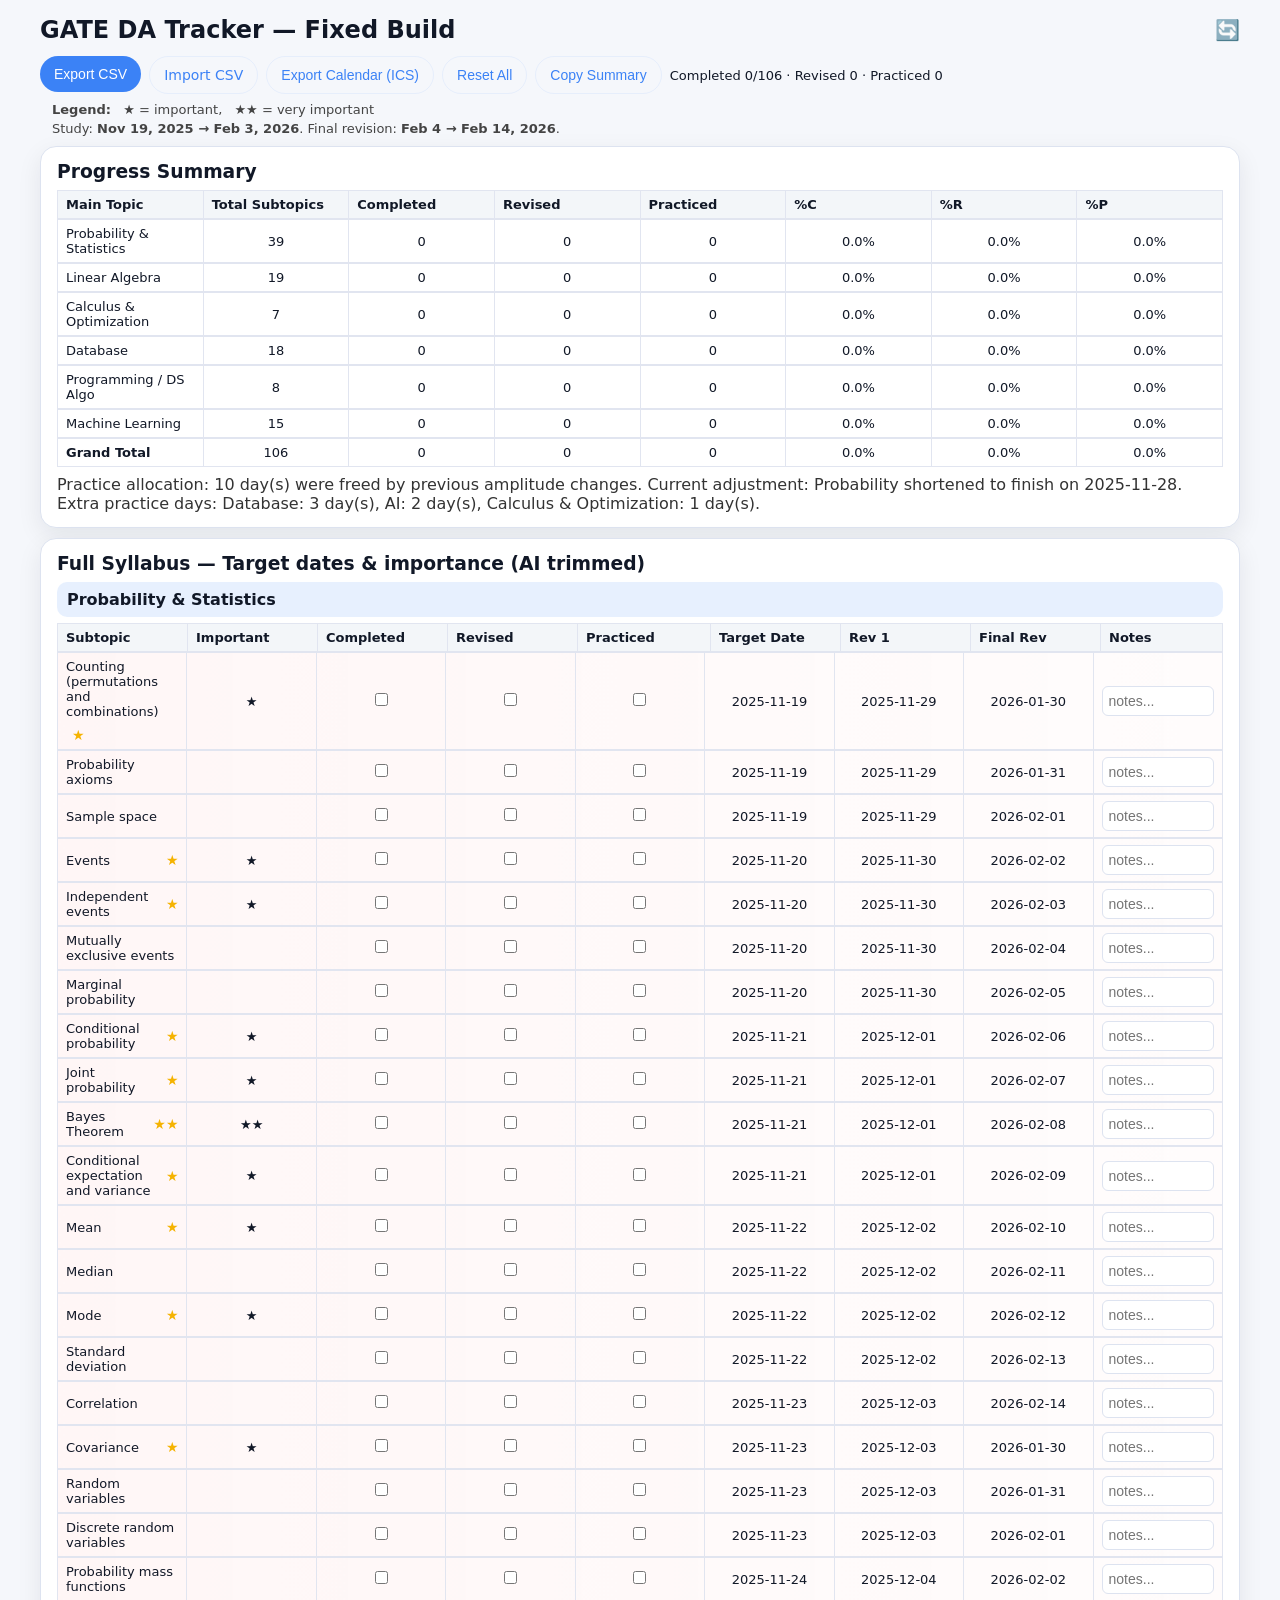
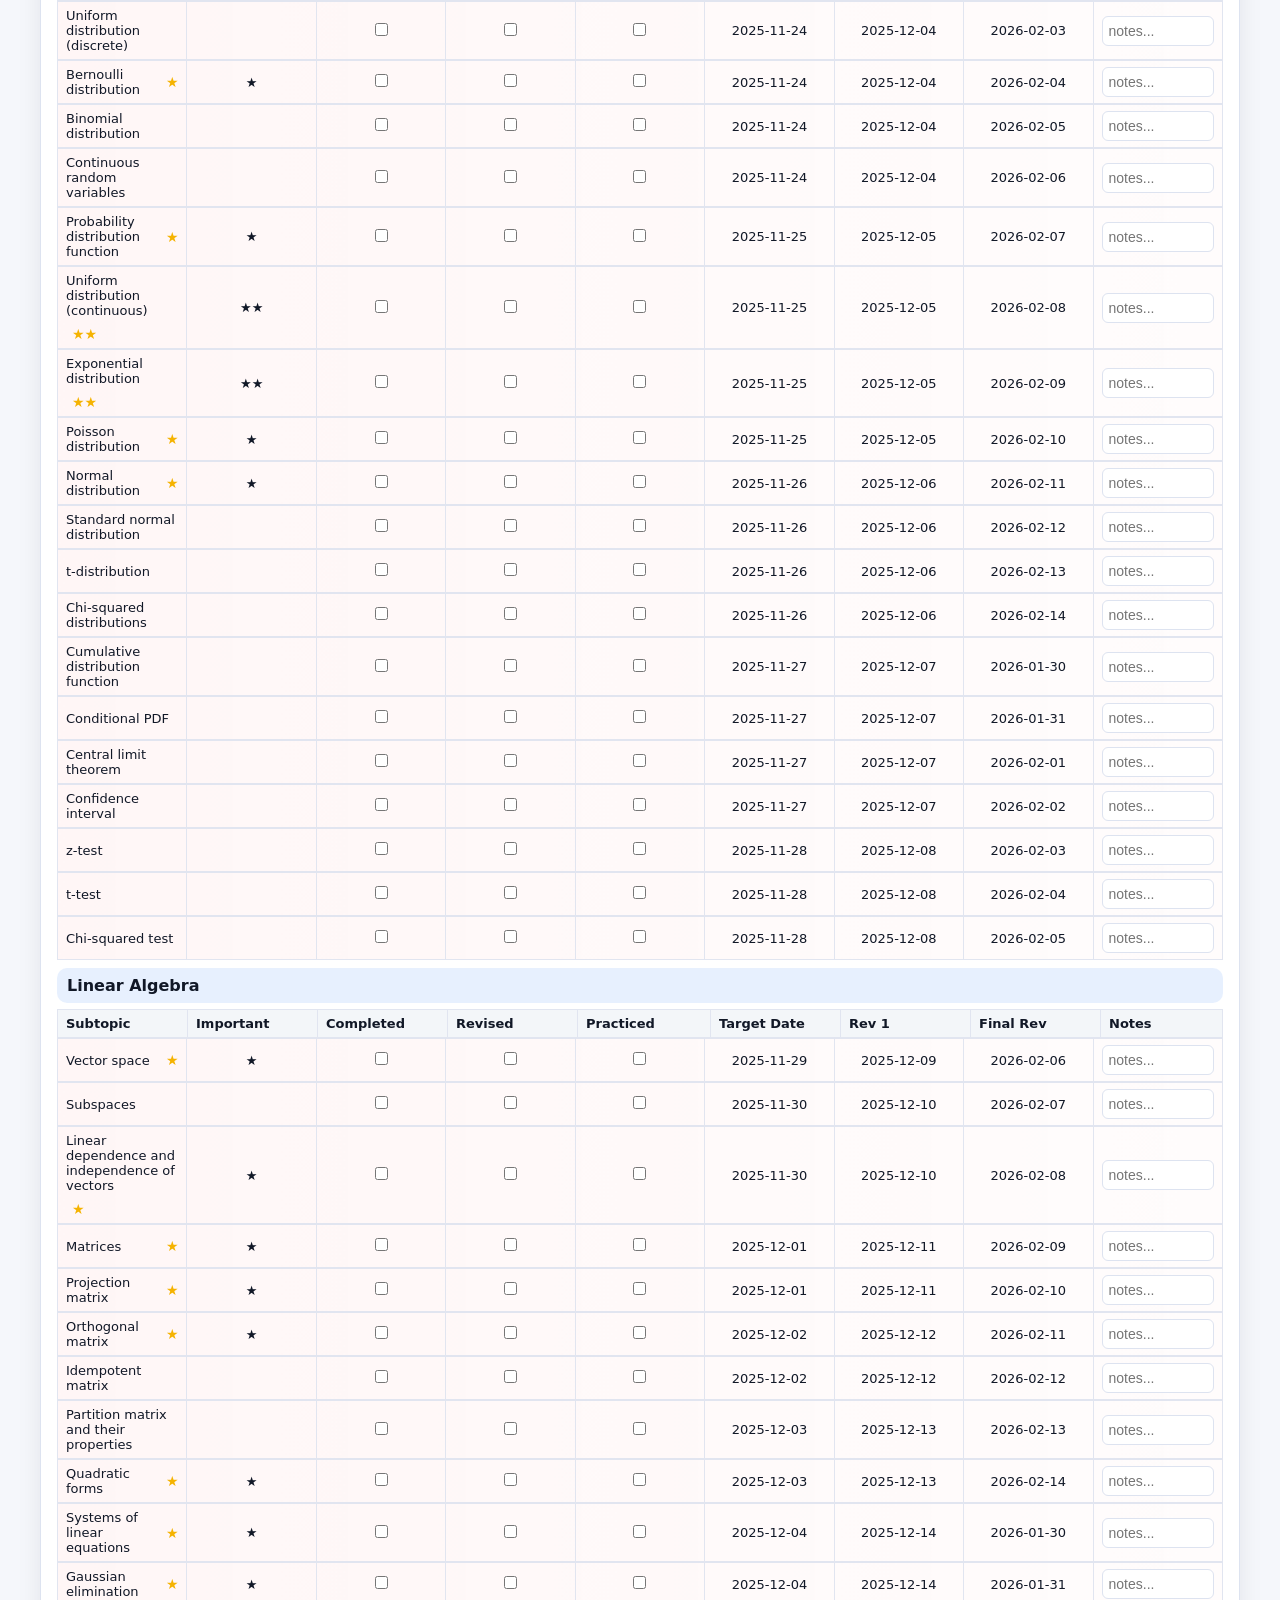
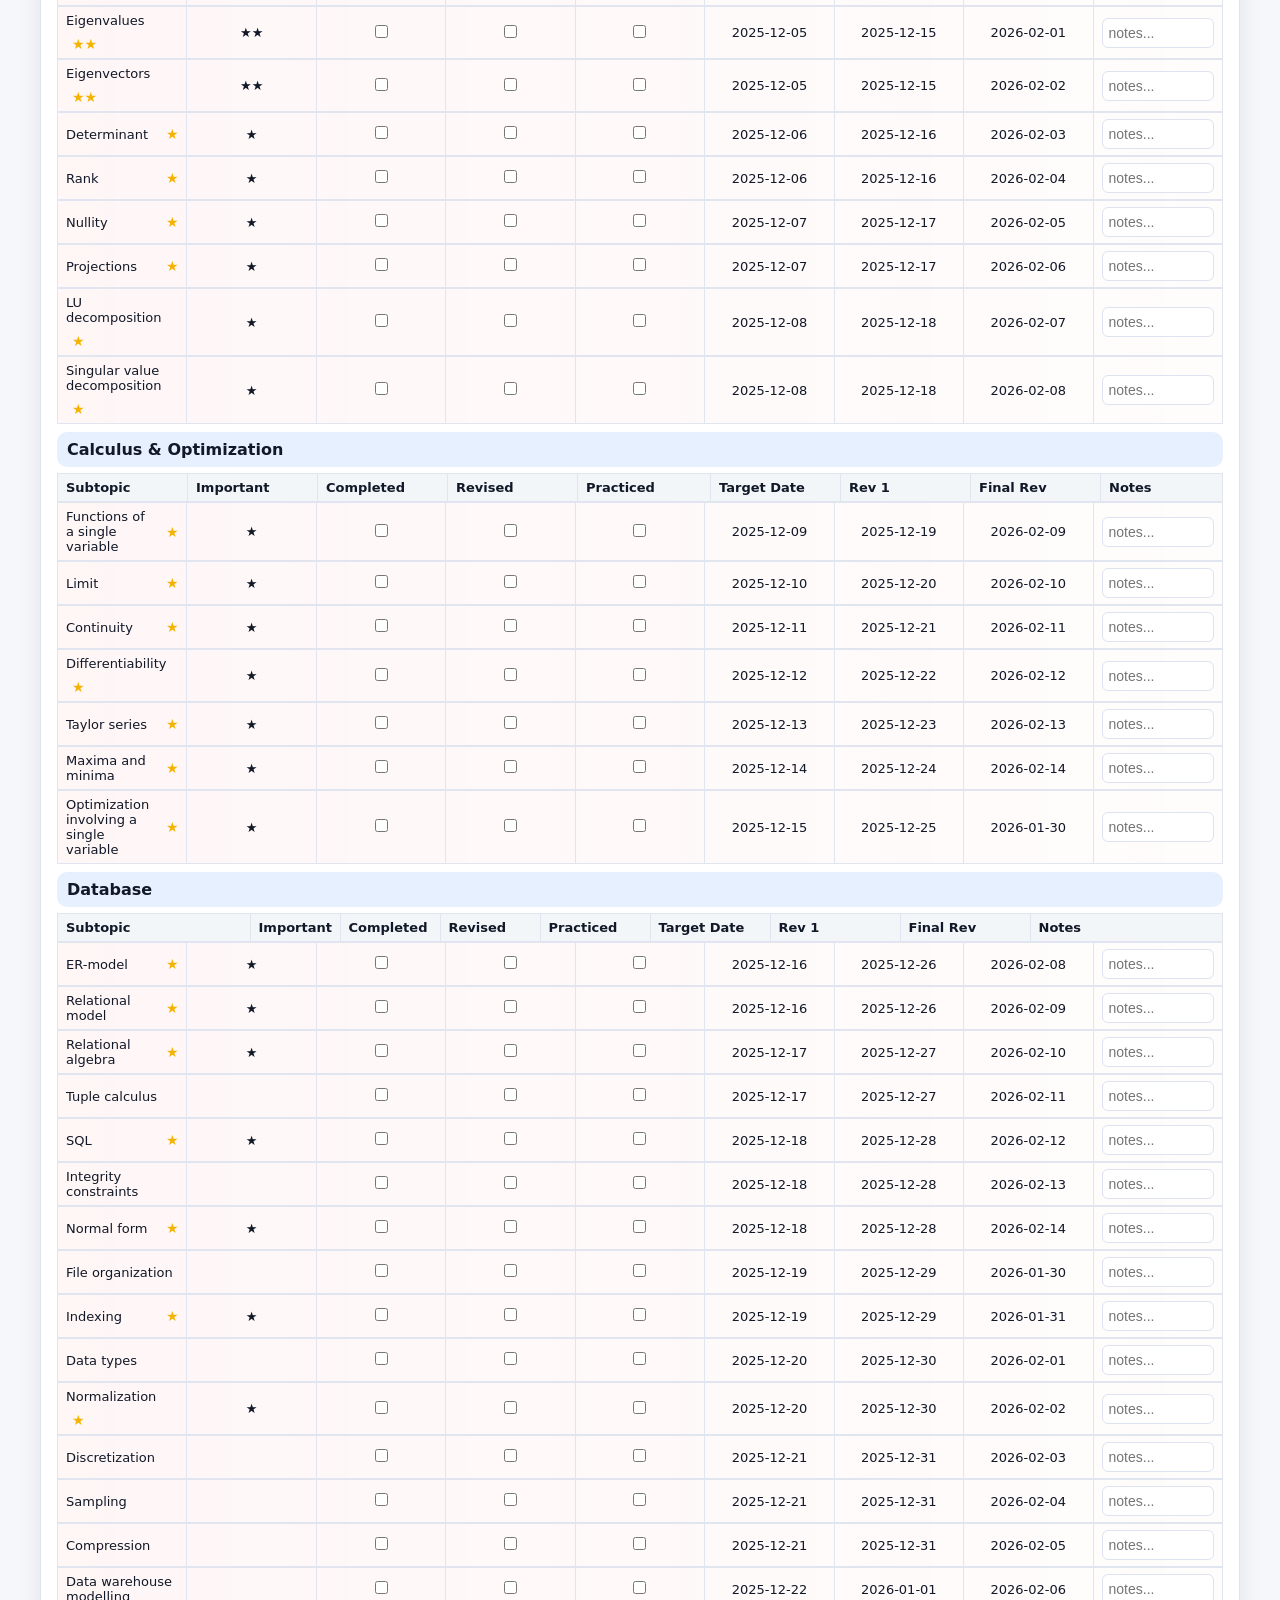
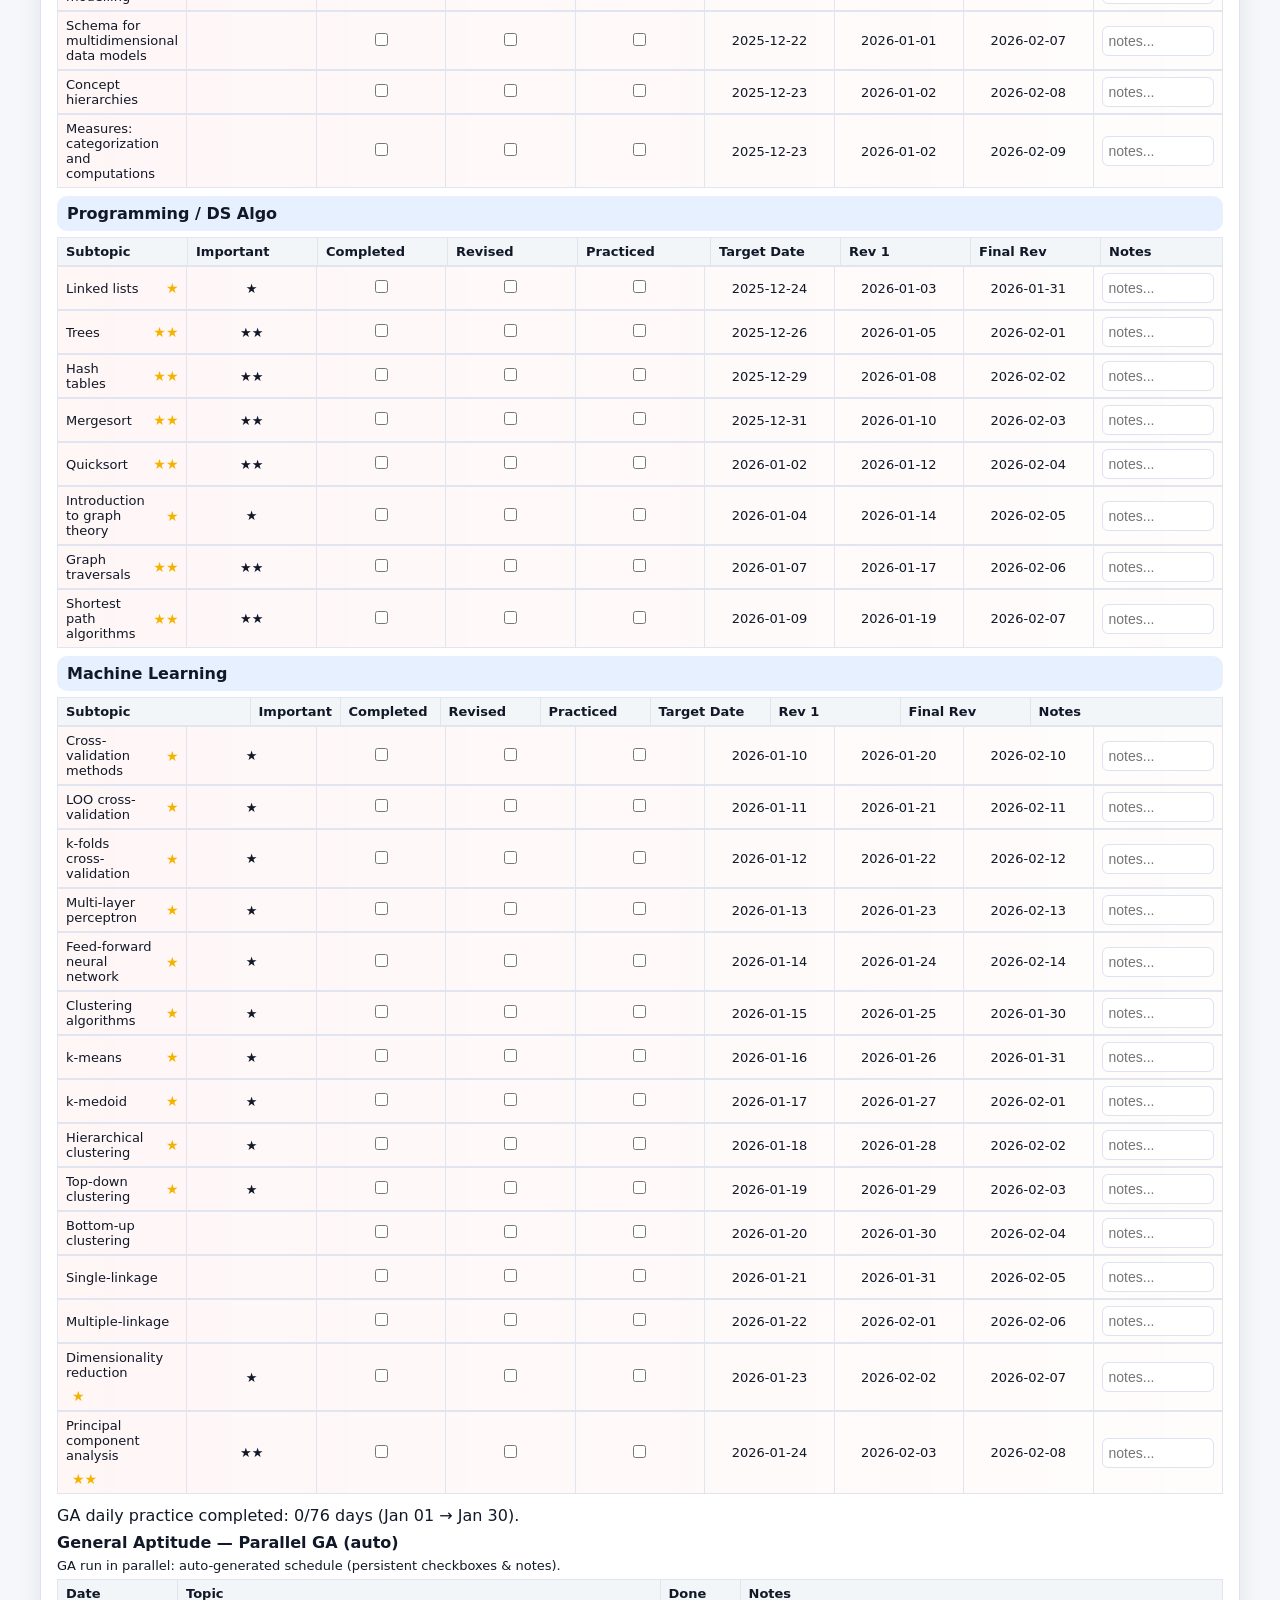
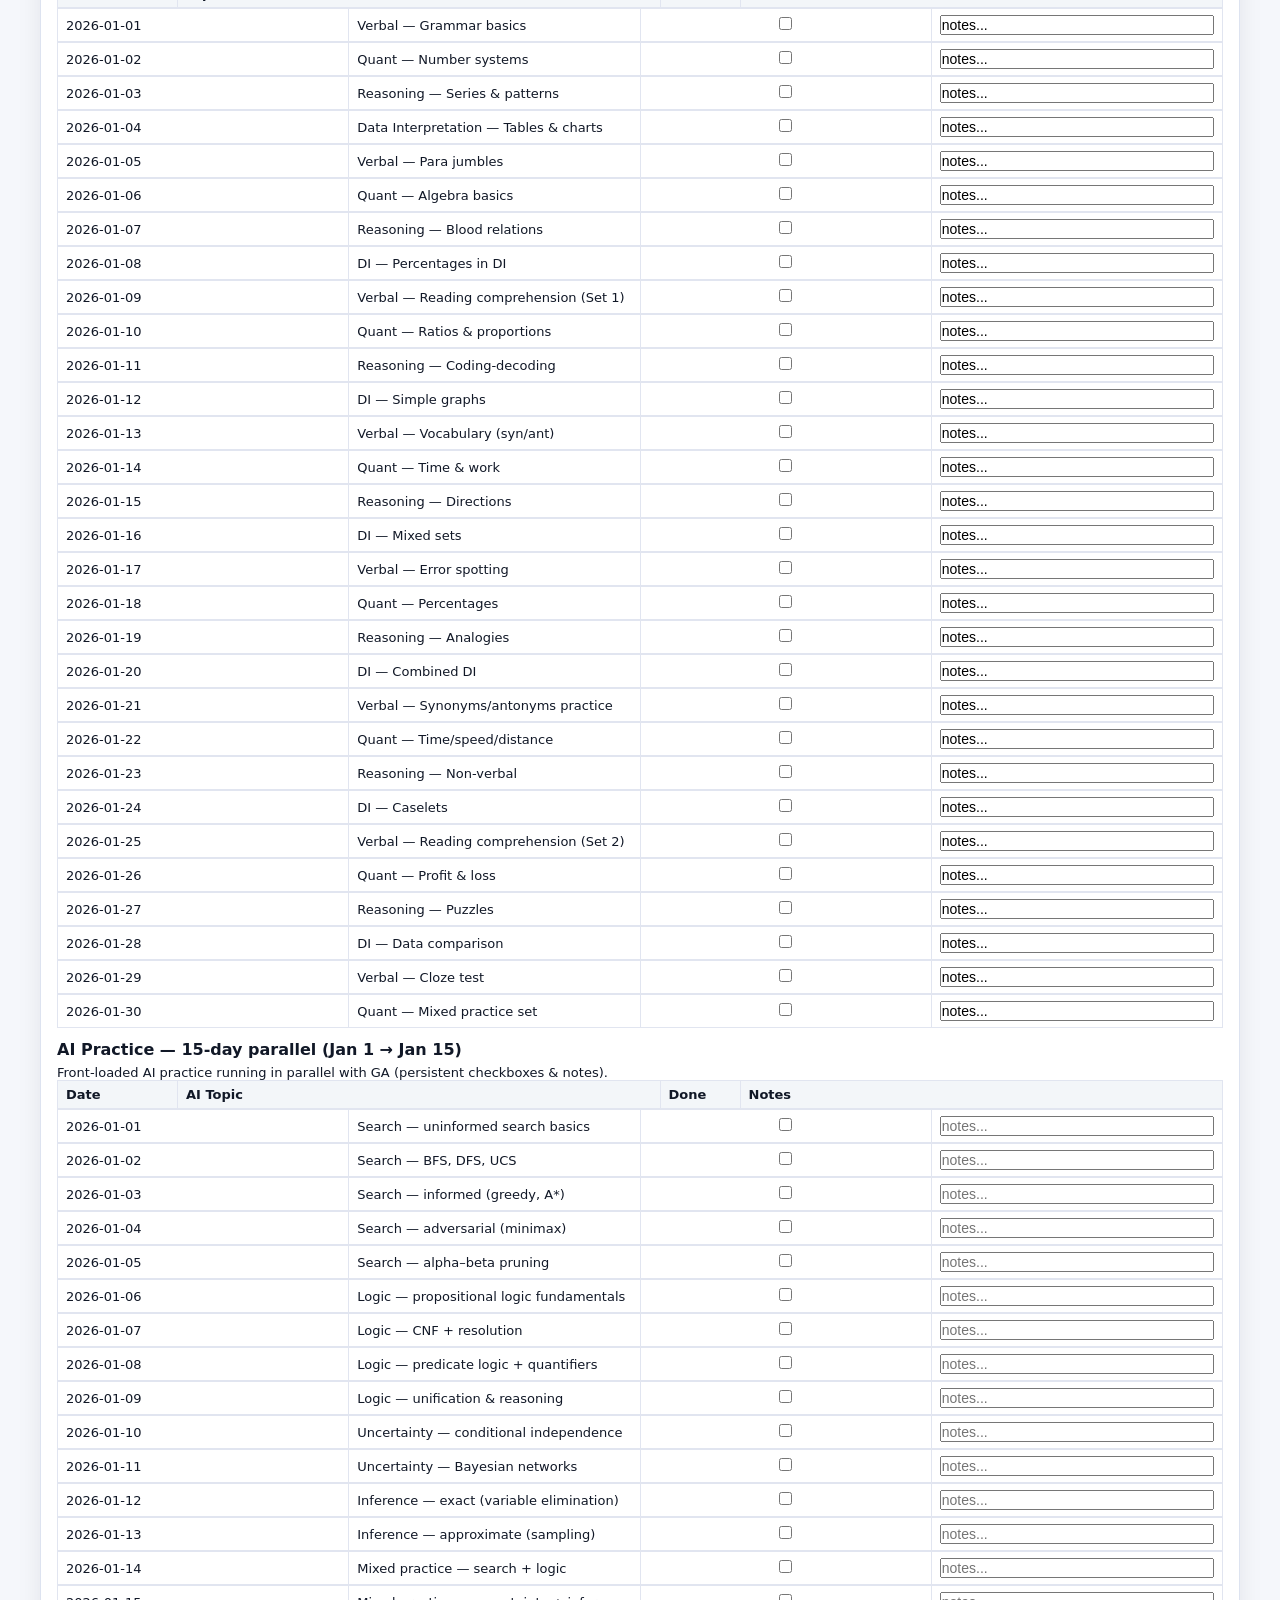
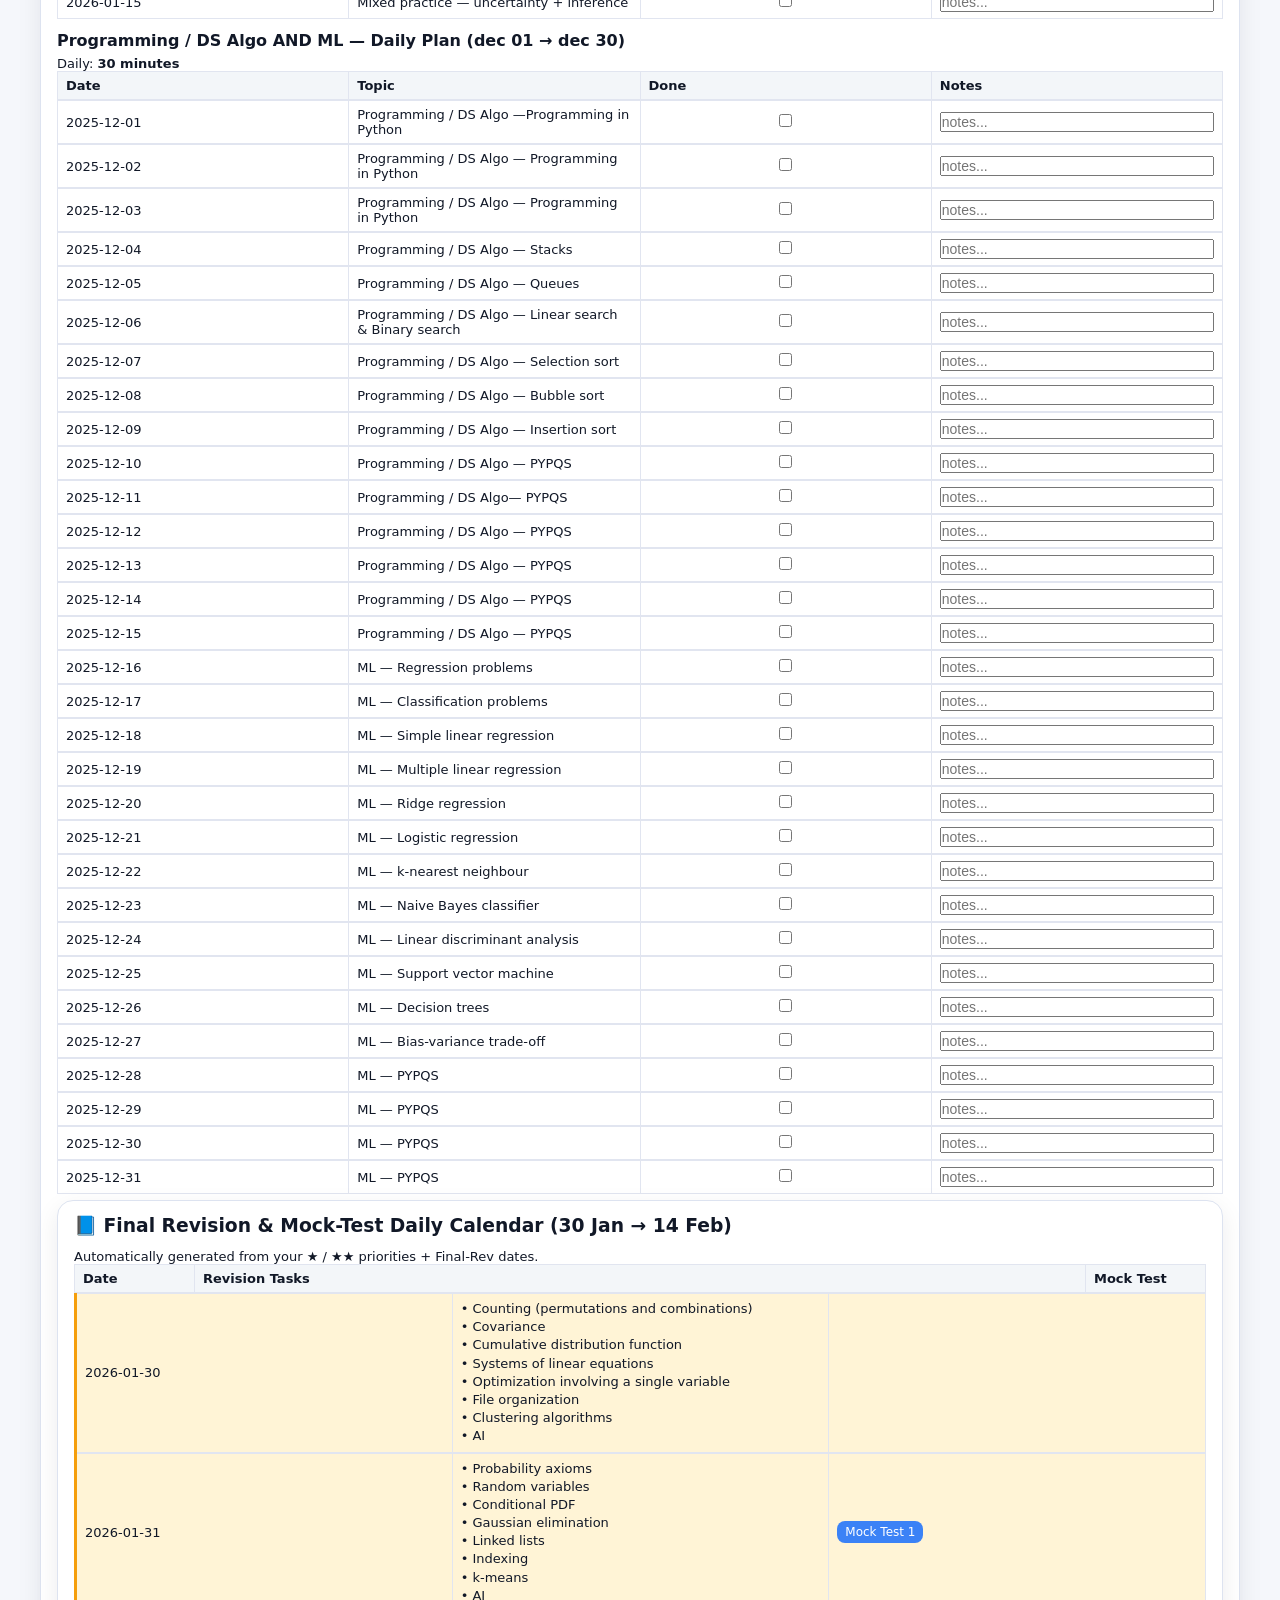
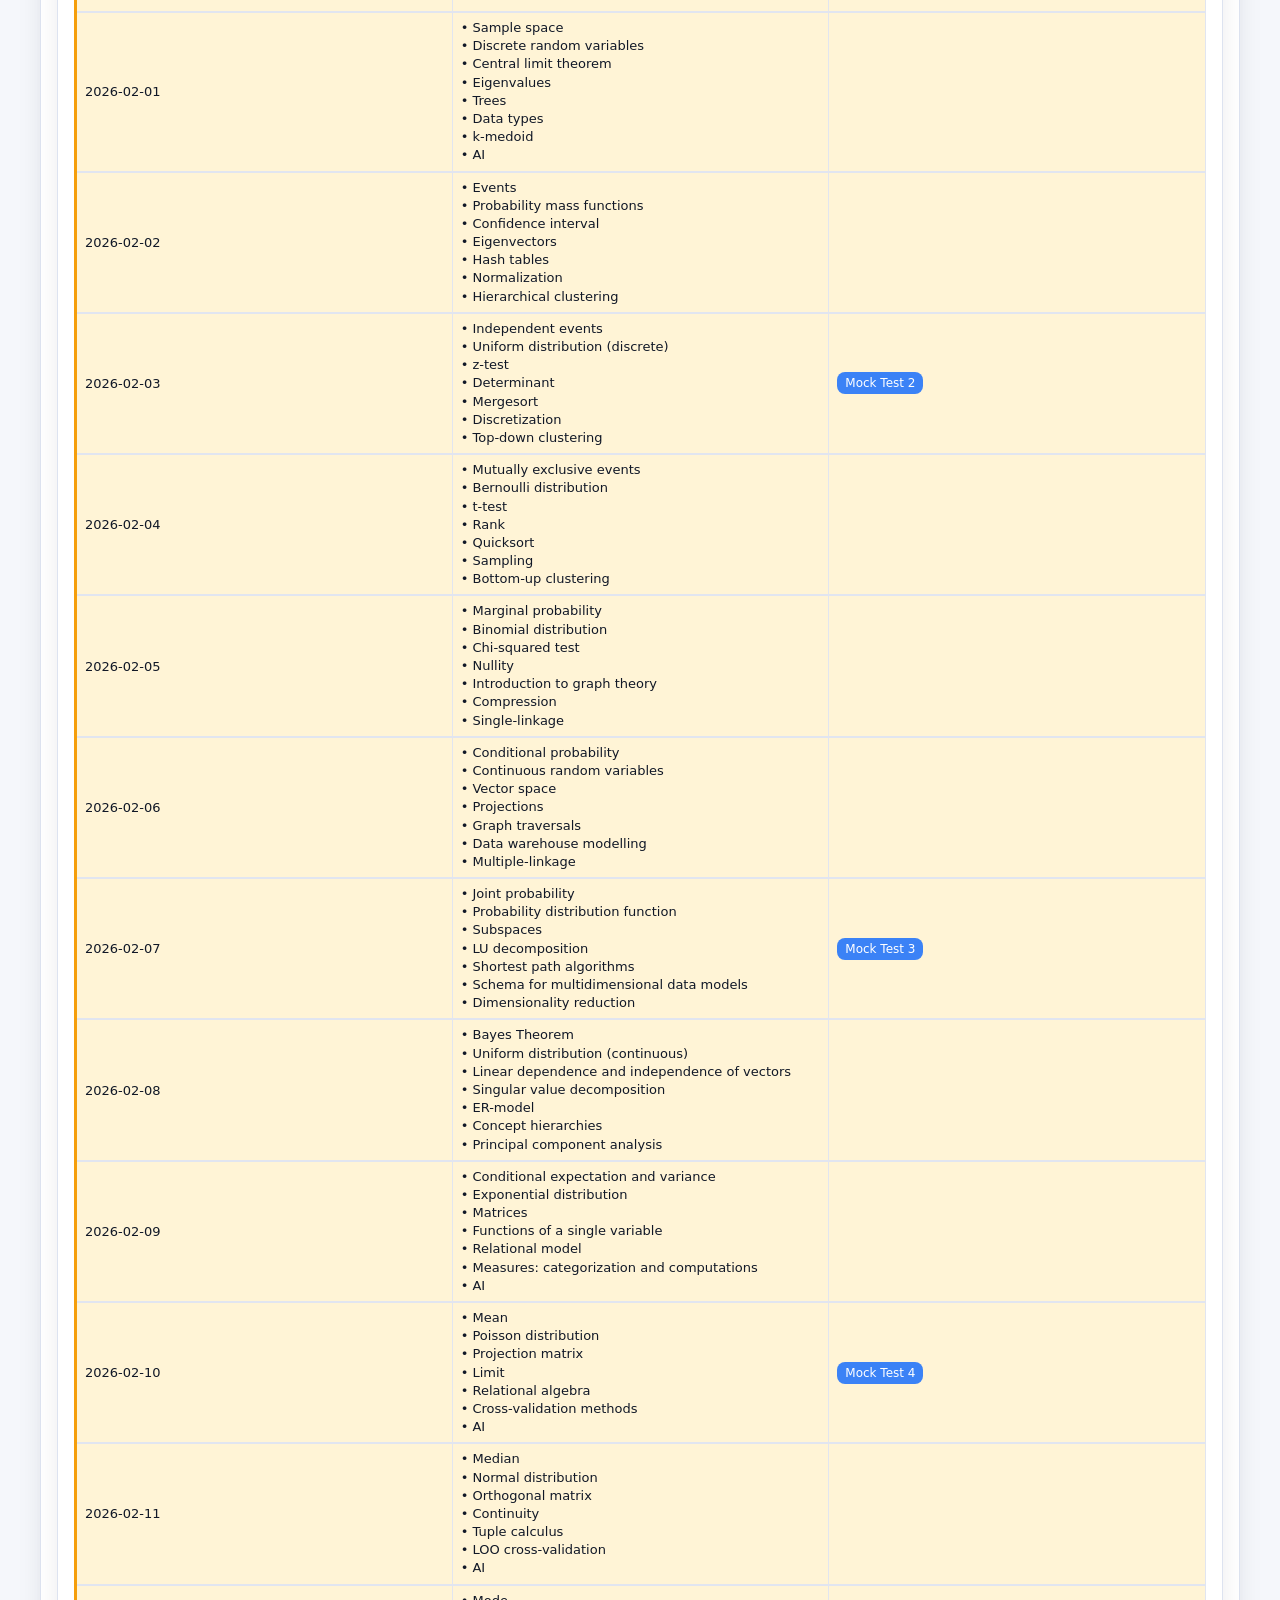
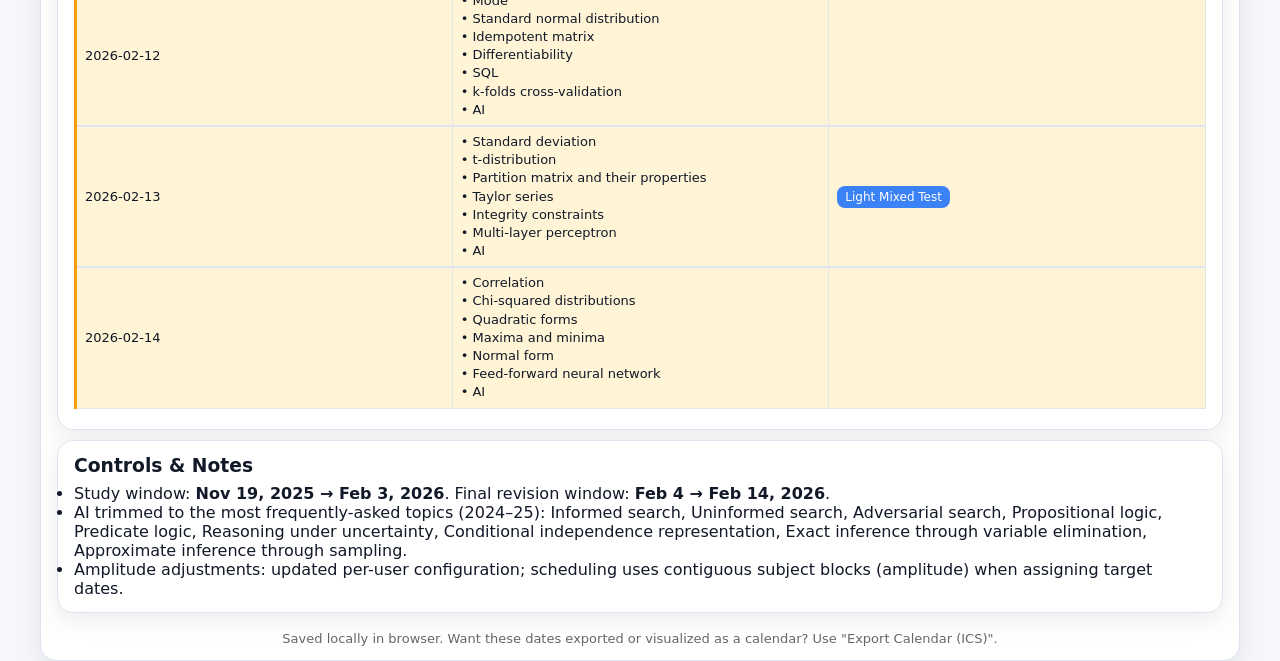
==== commit f0e39e89: "Add files via upload" ====
--- a/index.html
+++ b/index.html
@@ -3,7 +3,7 @@
 <head>
 <meta charset="utf-8" />
 <meta name="viewport" content="width=device-width,initial-scale=1" />
-<title>GATE DA Tracker </title>
+<title>GATE DA Tracker — Fixed Build</title>
 <link rel="stylesheet" href="app.css" />
 </head>
 <body>
@@ -64,6 +64,15 @@
         <tbody></tbody></table>
     </details>
 
+        <!-- Database -->
+    <details open class="details">
+      <summary><b>Database</b></summary>
+      <table class="table" id="topic-Database"><thead>
+        <tr><th>Subtopic</th><th style="width:90px">Important</th><th style="width:100px">Completed</th><th style="width:100px">Revised</th><th style="width:110px">Practiced</th><th style="width:120px">Target Date</th><th style="width:130px">Rev 1</th><th style="width:130px">Final Rev</th><th>Notes</th></tr></thead>
+        <tbody></tbody></table>
+    </details>
+
+
     <!-- Programming / DS Algo -->
     <details open class="details">
       <summary><b>Programming / DS Algo</b></summary>
@@ -72,13 +81,6 @@
         <tbody></tbody></table>
     </details>
 
-    <!-- Database -->
-    <details open class="details">
-      <summary><b>Database</b></summary>
-      <table class="table" id="topic-Database"><thead>
-        <tr><th>Subtopic</th><th style="width:90px">Important</th><th style="width:100px">Completed</th><th style="width:100px">Revised</th><th style="width:110px">Practiced</th><th style="width:120px">Target Date</th><th style="width:130px">Rev 1</th><th style="width:130px">Final Rev</th><th>Notes</th></tr></thead>
-        <tbody></tbody></table>
-    </details>
 
     <!-- Machine Learning -->
     <details open class="details">
@@ -88,59 +90,17 @@
         <tbody></tbody></table>
     </details>
 
-    <!-- AI (trimmed) -->
-    <details open class="details">
-      <summary><b>AI (trimmed)</b></summary>
-      <table class="table" id="topic-AI"><thead>
-        <tr><th>Subtopic</th><th style="width:90px">Important</th><th style="width:100px">Completed</th><th style="width:100px">Revised</th><th style="width:110px">Practiced</th><th style="width:120px">Target Date</th><th style="width:130px">Rev 1</th><th style="width:130px">Final Rev</th><th>Notes</th></tr></thead>
-        <tbody></tbody></table>
-    </details>
 
-      <!-- GA daily plan embedded inside syllabus card as requested -->
+      <!-- General Aptitude — auto-generated parallel GA container + AI container -->
       <div style="margin-top:12px">
-        <h4 style="margin:8px 0 6px">General Aptitude — Daily Plan (Jan 01 → Feb 01)</h4>
-        <p class="small">Daily: <b>30 minutes</b> (rotating Verbal → Quant → Reasoning → DI)</p>
+        <div id="ga-auto-wrap"></div> <!-- scriptnew.js will populate this -->
 
-        <table class="table" id="ga-daily-plan">
-          <thead><tr><th>Date</th><th>Topic</th><th>Done</th><th>Notes</th></tr></thead>
-          <tbody>
-            <tr><td>2026-01-01</td><td>Verbal — Grammar basics</td><td style="text-align:center"><input id="ga-2026-01-01" type="checkbox" data-ga="2026-01-01" aria-label="GA 2026-01-01"></td><td><input class="note-field" data-ga-note="2026-01-01" placeholder="notes..." aria-label="GA note 2026-01-01"></td></tr>
-            <tr><td>2026-01-02</td><td>Quant — Number systems</td><td style="text-align:center"><input id="ga-2026-01-02" type="checkbox" data-ga="2026-01-02" aria-label="GA 2026-01-02"></td><td><input class="note-field" data-ga-note="2026-01-02" placeholder="notes..." aria-label="GA note 2026-01-02"></td></tr>
-            <tr><td>2026-01-03</td><td>Reasoning — Series &amp; patterns</td><td style="text-align:center"><input id="ga-2026-01-03" type="checkbox" data-ga="2026-01-03" aria-label="GA 2026-01-03"></td><td><input class="notice note-field" data-ga-note="2026-01-03" placeholder="notes..." aria-label="GA note 2026-01-03"></td></tr>
-            <tr><td>2026-01-04</td><td>Data Interpretation — Tables &amp; charts</td><td style="text-align:center"><input id="ga-2026-01-04" type="checkbox" data-ga="2026-01-04" aria-label="GA 2026-01-04"></td><td><input class="note-field" data-ga-note="2026-01-04" placeholder="notes..." aria-label="GA note 2026-01-04"></td></tr>
-            <tr><td>2026-01-05</td><td>Verbal — Para jumbles</td><td style="text-align:center"><input id="ga-2026-01-05" type="checkbox" data-ga="2026-01-05" aria-label="GA 2026-01-05"></td><td><input class="note-field" data-ga-note="2026-01-05" placeholder="notes..." aria-label="GA note 2026-01-05"></td></tr>
-            <tr><td>2026-01-06</td><td>Quant — Algebra basics</td><td style="text-align:center"><input id="ga-2026-01-06" type="checkbox" data-ga="2026-01-06" aria-label="GA 2026-01-06"></td><td><input class="note-field" data-ga-note="2026-01-06" placeholder="notes..." aria-label="GA note 2026-01-06"></td></tr>
-            <tr><td>2026-01-07</td><td>Reasoning — Blood relations</td><td style="text-align:center"><input id="ga-2026-01-07" type="checkbox" data-ga="2026-01-07" aria-label="GA 2026-01-07"></td><td><input class="note-field" data-ga-note="2026-01-07" placeholder="notes..." aria-label="GA note 2026-01-07"></td></tr>
-            <tr><td>2026-01-08</td><td>DI — Percentages in DI</td><td style="text-align:center"><input id="ga-2026-01-08" type="checkbox" data-ga="2026-01-08" aria-label="GA 2026-01-08"></td><td><input class="note-field" data-ga-note="2026-01-08" placeholder="notes..." aria-label="GA note 2026-01-08"></td></tr>
-            <tr><td>2026-01-09</td><td>Verbal — Reading comprehension (Set 1)</td><td style="text-align:center"><input id="ga-2026-01-09" type="checkbox" data-ga="2026-01-09" aria-label="GA 2026-01-09"></td><td><input class="note-field" data-ga-note="2026-01-09" placeholder="notes..." aria-label="GA note 2026-01-09"></td></tr>
-            <tr><td>2026-01-10</td><td>Quant — Ratios &amp; proportions</td><td style="text-align:center"><input id="ga-2026-01-10" type="checkbox" data-ga="2026-01-10" aria-label="GA 2026-01-10"></td><td><input class="note-field" data-ga-note="2026-01-10" placeholder="notes..." aria-label="GA note 2026-01-10"></td></tr>
-            <tr><td>2026-01-11</td><td>Reasoning — Coding-decoding</td><td style="text-align:center"><input id="ga-2026-01-11" type="checkbox" data-ga="2026-01-11" aria-label="GA 2026-01-11"></td><td><input class="note-field" data-ga-note="2026-01-11" placeholder="notes..." aria-label="GA note 2026-01-11"></td></tr>
-            <tr><td>2026-01-12</td><td>DI — Simple graphs</td><td style="text-align:center"><input id="ga-2026-01-12" type="checkbox" data-ga="2026-01-12" aria-label="GA 2026-01-12"></td><td><input class="note-field" data-ga-note="2026-01-12" placeholder="notes..." aria-label="GA note 2026-01-12"></td></tr>
-            <tr><td>2026-01-13</td><td>Verbal — Vocabulary (syn/ant)</td><td style="text-align:center"><input id="ga-2026-01-13" type="checkbox" data-ga="2026-01-13" aria-label="GA 2026-01-13"></td><td><input class="note-field" data-ga-note="2026-01-13" placeholder="notes..." aria-label="GA note 2026-01-13"></td></tr>
-            <tr><td>2026-01-14</td><td>Quant — Time &amp; work</td><td style="text-align:center"><input id="ga-2026-01-14" type="checkbox" data-ga="2026-01-14" aria-label="GA 2026-01-14"></td><td><input class="note-field" data-ga-note="2026-01-14" placeholder="notes..." aria-label="GA note 2026-01-14"></td></tr>
-            <tr><td>2026-01-15</td><td>Reasoning — Directions</td><td style="text-align:center"><input id="ga-2026-01-15" type="checkbox" data-ga="2026-01-15" aria-label="GA 2026-01-15"></td><td><input class="note-field" data-ga-note="2026-01-15" placeholder="notes..." aria-label="GA note 2026-01-15"></td></tr>
-            <tr><td>2026-01-16</td><td>DI — Mixed sets</td><td style="text-align:center"><input id="ga-2026-01-16" type="checkbox" data-ga="2026-01-16" aria-label="GA 2026-01-16"></td><td><input class="note-field" data-ga-note="2026-01-16" placeholder="notes..." aria-label="GA note 2026-01-16"></td></tr>
-            <tr><td>2026-01-17</td><td>Verbal — Error spotting</td><td style="text-align:center"><input id="ga-2026-01-17" type="checkbox" data-ga="2026-01-17" aria-label="GA 2026-01-17"></td><td><input class="note-field" data-ga-note="2026-01-17" placeholder="notes..." aria-label="GA note 2026-01-17"></td></tr>
-            <tr><td>2026-01-18</td><td>Quant — Percentages</td><td style="text-align:center"><input id="ga-2026-01-18" type="checkbox" data-ga="2026-01-18" aria-label="GA 2026-01-18"></td><td><input class="note-field" data-ga-note="2026-01-18" placeholder="notes..." aria-label="GA note 2026-01-18"></td></tr>
-            <tr><td>2026-01-19</td><td>Reasoning — Analogies</td><td style="text-align:center"><input id="ga-2026-01-19" type="checkbox" data-ga="2026-01-19" aria-label="GA 2026-01-19"></td><td><input class="note-field" data-ga-note="2026-01-19" placeholder="notes..." aria-label="GA note 2026-01-19"></td></tr>
-            <tr><td>2026-01-20</td><td>DI — Combined DI</td><td style="text-align:center"><input id="ga-2026-01-20" type="checkbox" data-ga="2026-01-20" aria-label="GA 2026-01-20"></td><td><input class="note-field" data-ga-note="2026-01-20" placeholder="notes..." aria-label="GA note 2026-01-20"></td></tr>
-            <tr><td>2026-01-21</td><td>Verbal — Synonyms/antonyms practice</td><td style="text-align:center"><input id="ga-2026-01-21" type="checkbox" data-ga="2026-01-21" aria-label="GA 2026-01-21"></td><td><input class="note-field" data-ga-note="2026-01-21" placeholder="notes..." aria-label="GA note 2026-01-21"></td></tr>
-            <tr><td>2026-01-22</td><td>Quant — Time/speed/distance</td><td style="text-align:center"><input id="ga-2026-01-22" type="checkbox" data-ga="2026-01-22" aria-label="GA 2026-01-22"></td><td><input class="note-field" data-ga-note="2026-01-22" placeholder="notes..." aria-label="GA note 2026-01-22"></td></tr>
-            <tr><td>2026-01-23</td><td>Reasoning — Non-verbal</td><td style="text-align:center"><input id="ga-2026-01-23" type="checkbox" data-ga="2026-01-23" aria-label="GA 2026-01-23"></td><td><input class="note-field" data-ga-note="2026-01-23" placeholder="notes..." aria-label="GA note 2026-01-23"></td></tr>
-            <tr><td>2026-01-24</td><td>DI — Caselets</td><td style="text-align:center"><input id="ga-2026-01-24" type="checkbox" data-ga="2026-01-24" aria-label="GA 2026-01-24"></td><td><input class="note-field" data-ga-note="2026-01-24" placeholder="notes..." aria-label="GA note 2026-01-24"></td></tr>
-            <tr><td>2026-01-25</td><td>Verbal — Reading comprehension (Set 2)</td><td style="text-align:center"><input id="ga-2026-01-25" type="checkbox" data-ga="2026-01-25" aria-label="GA 2026-01-25"></td><td><input class="note-field" data-ga-note="2026-01-25" placeholder="notes..." aria-label="GA note 2026-01-25"></td></tr>
-            <tr><td>2026-01-26</td><td>Quant — Profit &amp; loss</td><td style="text-align:center"><input id="ga-2026-01-26" type="checkbox" data-ga="2026-01-26" aria-label="GA 2026-01-26"></td><td><input class="note-field" data-ga-note="2026-01-26" placeholder="notes..." aria-label="GA note 2026-01-26"></td></tr>
-            <tr><td>2026-01-27</td><td>Reasoning — Puzzles</td><td style="text-align:center"><input id="ga-2026-01-27" type="checkbox" data-ga="2026-01-27" aria-label="GA 2026-01-27"></td><td><input class="note-field" data-ga-note="2026-01-27" placeholder="notes..." aria-label="GA note 2026-01-27"></td></tr>
-            <tr><td>2026-01-28</td><td>DI — Data comparison</td><td style="text-align:center"><input id="ga-2026-01-28" type="checkbox" data-ga="2026-01-28" aria-label="GA 2026-01-28"></td><td><input class="note-field" data-ga-note="2026-01-28" placeholder="notes..." aria-label="GA note 2026-01-28"></td></tr>
-            <tr><td>2026-01-29</td><td>Verbal — Cloze test</td><td style="text-align:center"><input id="ga-2026-01-29" type="checkbox" data-ga="2026-01-29" aria-label="GA 2026-01-29"></td><td><input class="note-field" data-ga-note="2026-01-29" placeholder="notes..." aria-label="GA note 2026-01-29"></td></tr>
-            <tr><td>2026-01-30</td><td>Quant — Mixed practice set</td><td style="text-align:center"><input id="ga-2026-01-30" type="checkbox" data-ga="2026-01-30" aria-label="GA 2026-01-30"></td><td><input class="note-field" data-ga-note="2026-01-30" placeholder="notes..." aria-label="GA note 2026-01-30"></td></tr>
-            <tr><td>2026-01-31</td><td>Reasoning — Combined reasoning test</td><td style="text-align:center"><input id="ga-2026-01-31" type="checkbox" data-ga="2026-01-31" aria-label="GA 2026-01-31"></td><td><input class="note-field" data-ga-note="2026-01-31" placeholder="notes..." aria-label="GA note 2026-01-31"></td></tr>
-            <tr><td>2026-02-01</td><td>DI — Revision + speed test</td><td style="text-align:center"><input id="ga-2026-02-01" type="checkbox" data-ga="2026-02-01" aria-label="GA 2026-02-01"></td><td><input class="note-field" data-ga-note="2026-02-01" placeholder="notes..." aria-label="GA note 2026-02-01"></td></tr>
-          </tbody>
-        </table>
+        <!-- auto-generated AI parallel block (Jan 1 → Jan 15) -->
+        <div id="ai-auto-wrap" style="margin-top:12px"></div>
       </div>
-            <!-- Programming / DS Algo daily plan embedded inside syllabus card as requested -->
-    <div style="margin-top:12px">
+
+      <!-- Programming / DS Algo daily plan (kept as static micro-plan) -->
+      <div style="margin-top:12px">
         <h4 style="margin:8px 0 6px">Programming / DS Algo AND ML — Daily Plan (dec 01 → dec 30)</h4>
         <p class="small">Daily: <b>30 minutes</b> </p>
 
@@ -202,46 +162,12 @@
 
 
 
-  <!-- Archery schedule + detailed plan -->
-  <div class="card">
-    <h3 style="margin:0 0 8px">Archery — 3-month plan starting <b>Dec 1, 2025</b> (12 weeks)</h3>
-    <p class="small">Sessions per week: <b>4</b> — weekdays: <b>Wed, Thu, Sat, Sun</b>.</p>
-
-    <h4 style="margin:8px 0 6px">Session Calendar (tick completed sessions)</h4>
-    <div id="archeryScheduleWrap" style="margin-bottom:12px"></div>
-
-    <h4 style="margin:8px 0 6px">12-Week Plan (weekly focus, sessions & goals)</h4>
-    <table class="table" id="archery-plan-detailed">
-      <thead>
-        <tr><th>Week</th><th>Gym focus</th><th>Archery sessions (4/week)</th><th>Goal</th></tr>
-      </thead>
-      <tbody>
-        <tr><td>Week 1</td><td>Push / Light Pull / Legs</td><td>Form (60 arrows) / Blank-bale aim / Short scoring 30 / Light endurance</td><td>Build baseline form; record video</td></tr>
-        <tr><td>Week 2</td><td>Pull / Legs / Upper</td><td>Form refinement / Breath+release / Grouping 3×10 / Short scoring</td><td>Consistent anchor + release</td></tr>
-        <tr><td>Week 3</td><td>Hypertrophy split</td><td>Walk-back tuning / Endurance 60 / Scoring 36 / Blank-bale focus</td><td>Sight calibration & pacing</td></tr>
-        <tr><td>Week 4 (deload)</td><td>Mobility + Light</td><td>Light form + visualization / Short scoring / Video review</td><td>Recover & technical cleanup</td></tr>
-
-        <tr><td>Week 5</td><td>Intensity block</td><td>Timed ends / Grouping drills / Endurance 90 / Mock scoring</td><td>Increase shot economy</td></tr>
-        <tr><td>Week 6</td><td>Strength focus</td><td>Blank-bale 60 / Walk-back / Scoring 72 / Aim under fatigue</td><td>Stability at longer distances</td></tr>
-        <tr><td>Week 7</td><td>Power + Speed</td><td>Grouping + timer / Endurance 120 / Short scoring</td><td>Competition-like pacing</td></tr>
-        <tr><td>Week 8 (deload)</td><td>Recovery</td><td>Technique only / Video analysis / Light shooting</td><td>Address recurring errors</td></tr>
-
-        <tr><td>Week 9</td><td>Peaking volume</td><td>Mock rounds 72 / Mental routine / Short scoring</td><td>Simulate competition</td></tr>
-        <tr><td>Week 10</td><td>Maintain</td><td>Timed scoring / Grouping / Light endurance / Mock judge rounds</td><td>Sharpen execution</td></tr>
-        <tr><td>Week 11 (taper)</td><td>Light gym</td><td>Short technique sets / Visualization / Light grouping</td><td>Peak freshness</td></tr>
-        <tr><td>Week 12</td><td>Active recovery</td><td>Fun shoot / Light session / Mobility</td><td>Consolidate gains</td></tr>
-      </tbody>
-    </table>
-
-    <p class="small" style="margin-top:8px">Notes: After the 12-week cycle repeat and increase overall intensity/volume by ~5–10% or adjust based on progress.</p>
-  </div>
-
   <div class="card">
     <h3 style="margin:0 0 8px">Controls & Notes</h3>
     <ul>
       <li>Study window: <b>Nov 19, 2025 → Feb 3, 2026</b>. Final revision window: <b>Feb 4 → Feb 14, 2026</b>.</li>
       <li>AI trimmed to the most frequently-asked topics (2024–25): Informed search, Uninformed search, Adversarial search, Propositional logic, Predicate logic, Reasoning under uncertainty, Conditional independence representation, Exact inference through variable elimination, Approximate inference through sampling.</li>
-      <li>Amplitude adjustments: <b>Probability &amp; Statistics reduced to end on 2025-11-27</b> (9 days total), and the freed 3 days have been allocated to <b>Programming / DS Algo</b> (Programming now gets +3 days). Scheduling uses contiguous subject blocks (amplitude) when assigning target dates.</li>
+      <li>Amplitude adjustments: updated per-user configuration; scheduling uses contiguous subject blocks (amplitude) when assigning target dates.</li>
     </ul>
   </div>
 
